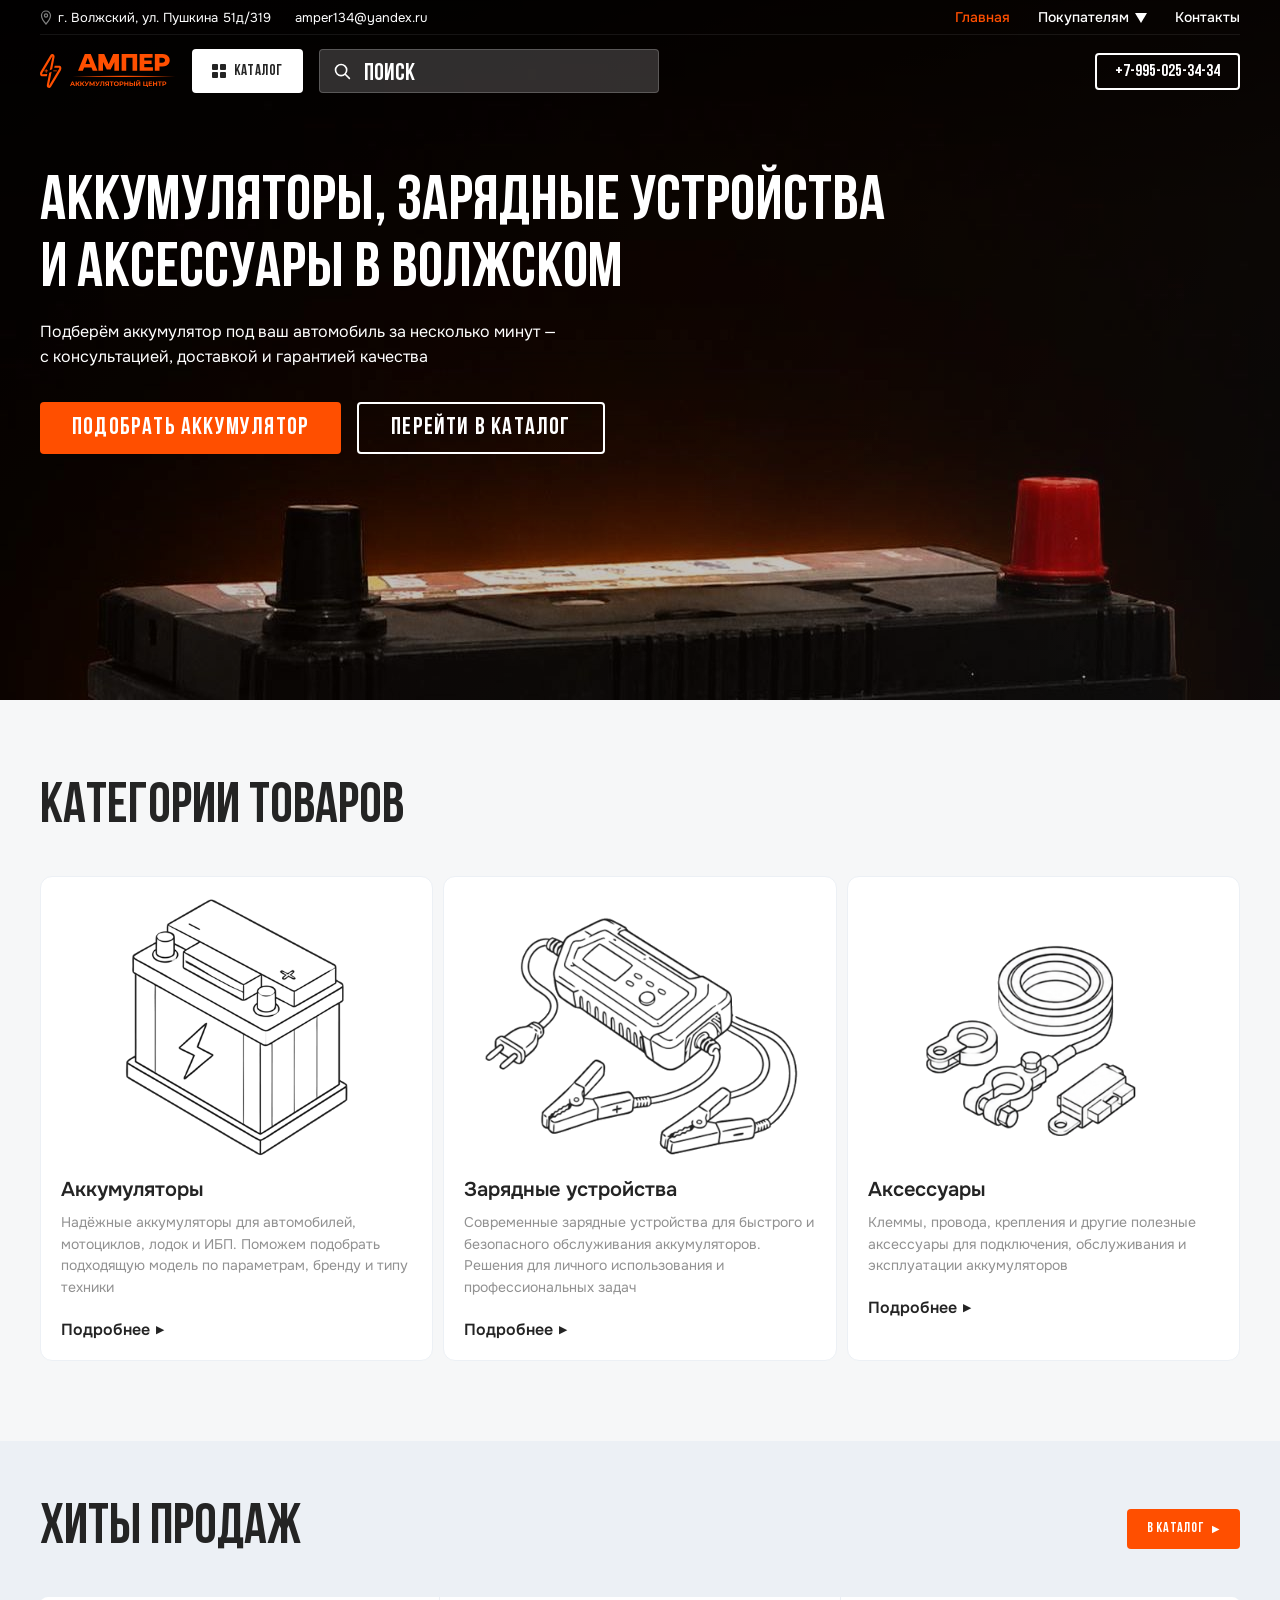
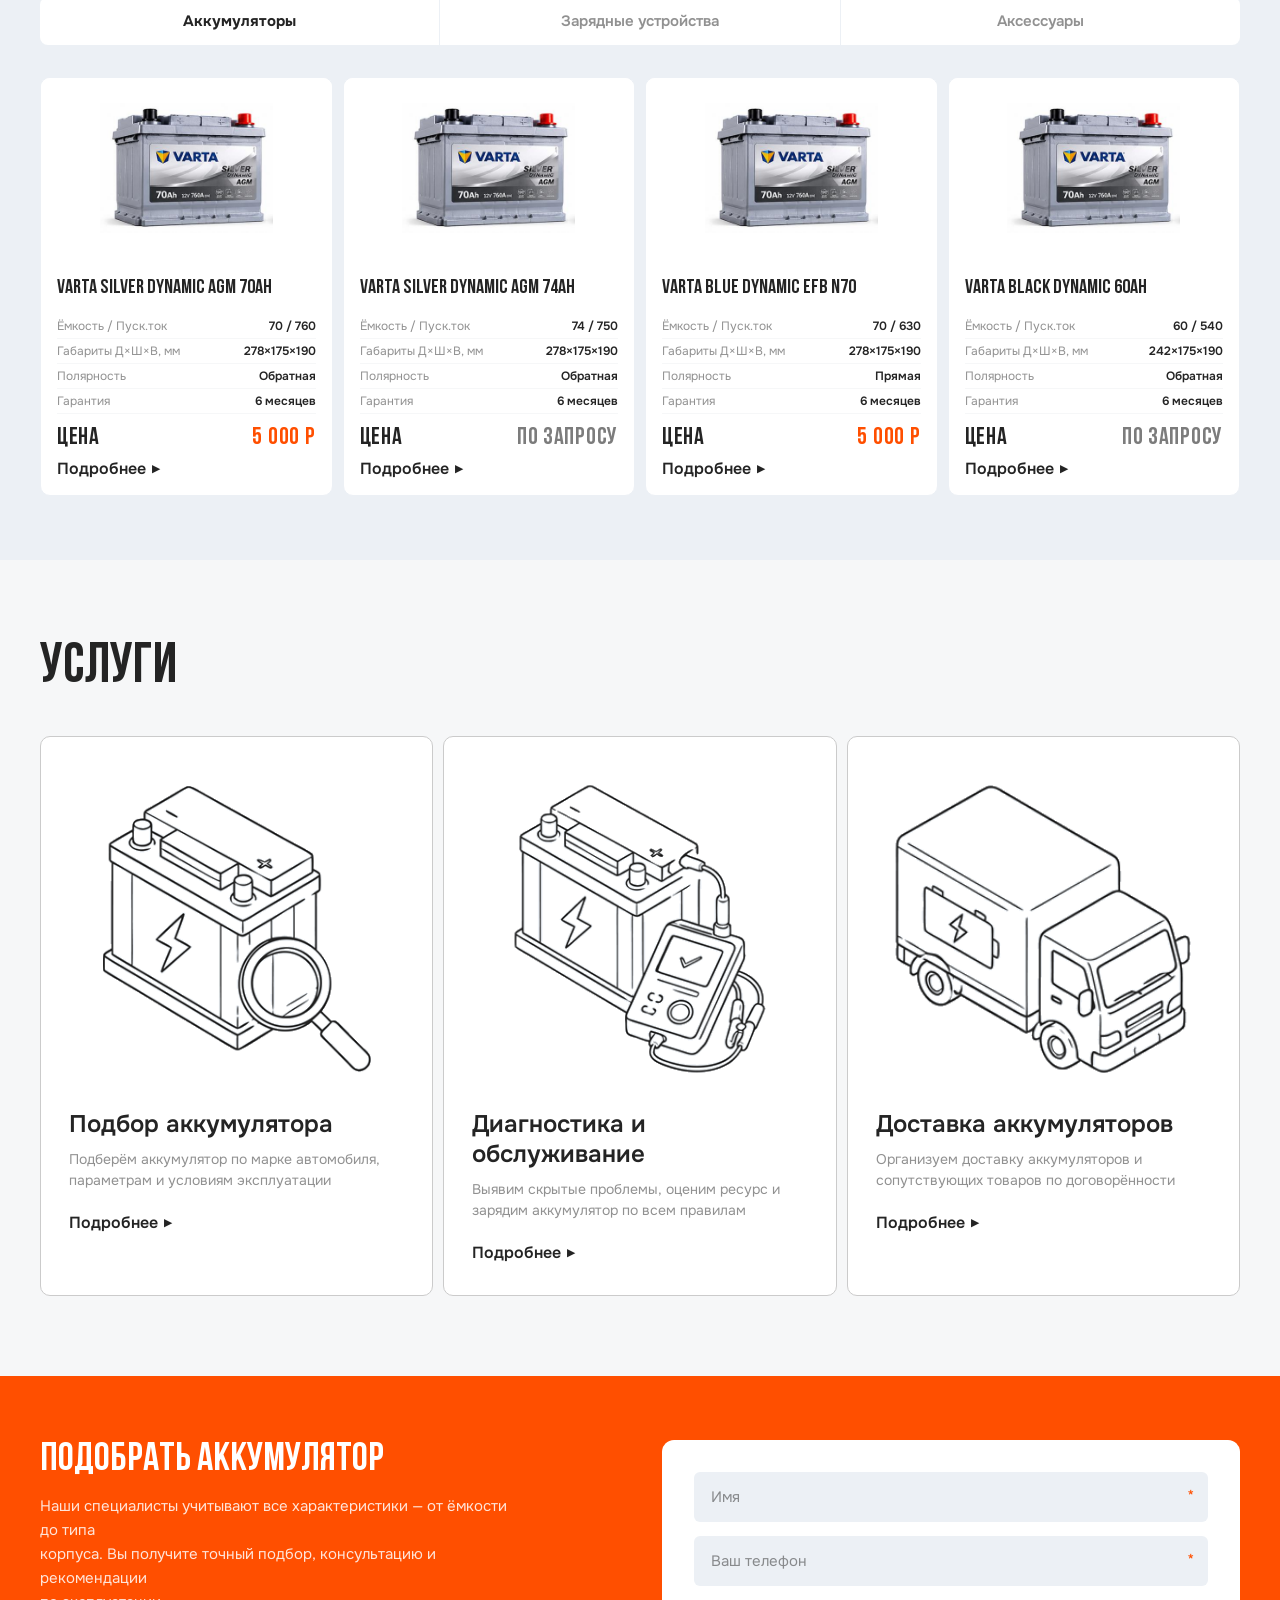
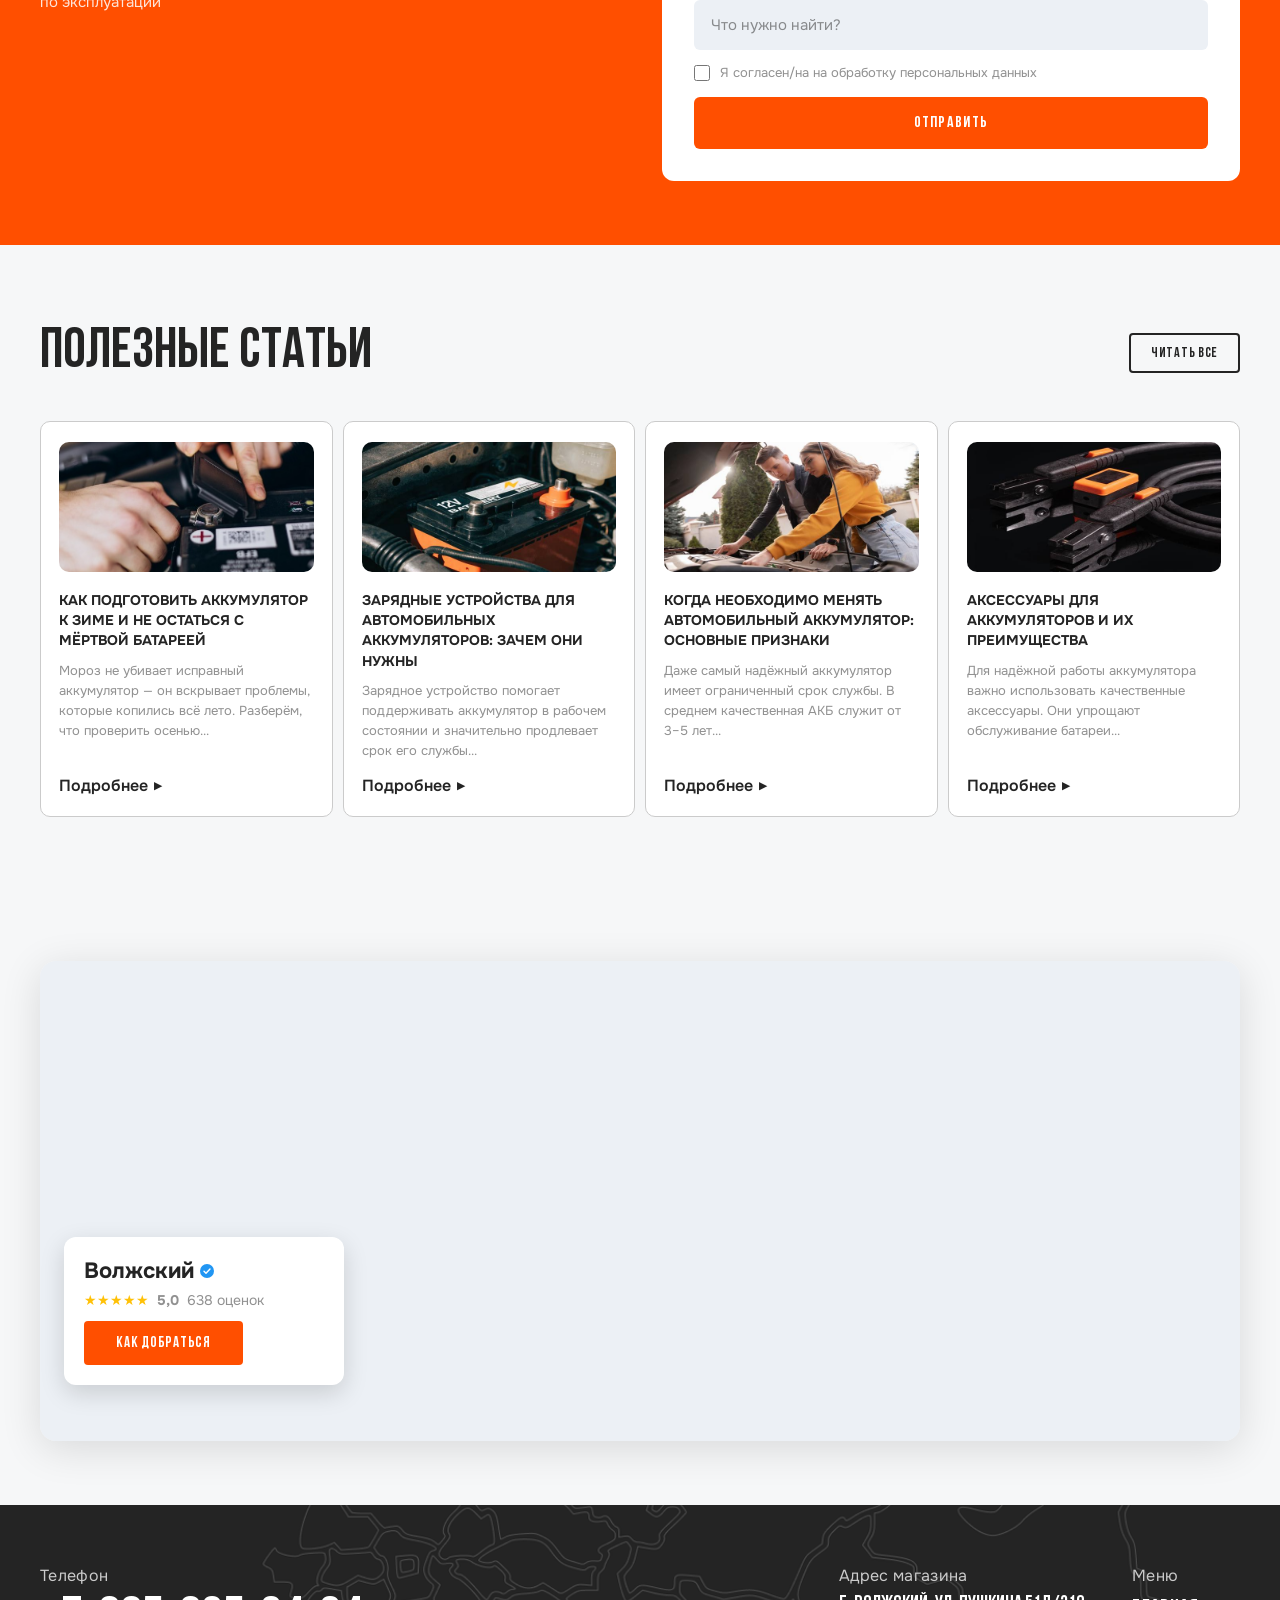
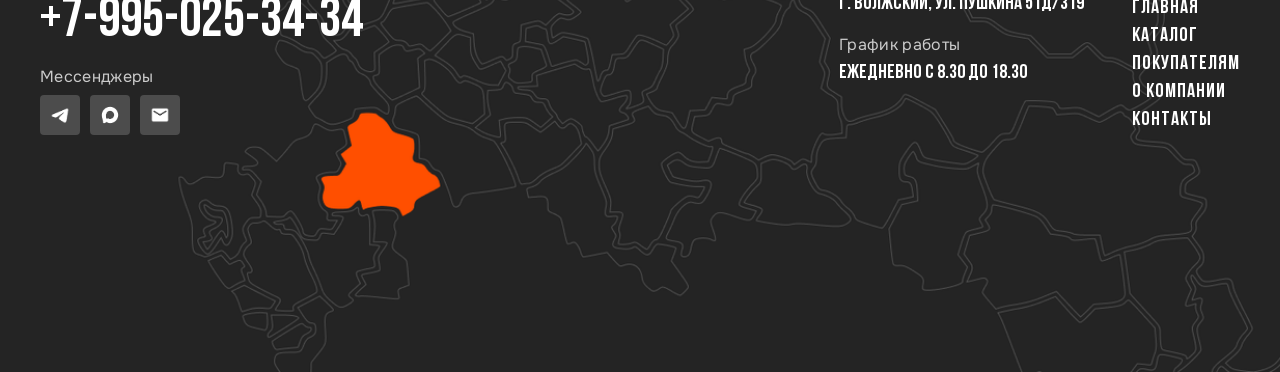
==== index.html @ 872b01d3 "Add files via upload" ====
<!DOCTYPE html>
<!-- Сайт разработал: https://t.me/Bro_piton -->
<html lang="ru">
<head>
<meta charset="UTF-8">
<meta name="viewport" content="width=device-width, initial-scale=1.0">
<title>Ампер — Аккумуляторы, зарядные устройства и аксессуары в Волжском</title>
<meta name="description" content="Подберём аккумулятор под ваш автомобиль за несколько минут — с консультацией, доставкой и гарантией качества">
<meta property="og:type" content="website">
<meta property="og:site_name" content="Ампер">
<meta property="og:locale" content="ru_RU">
<meta property="og:url" content="https://vladislavbropiton.github.io/akk/">
<meta property="og:title" content="Ампер — Аккумуляторы, зарядные устройства и аксессуары в Волжском">
<meta property="og:description" content="Подберём аккумулятор под ваш автомобиль за несколько минут — с консультацией, доставкой и гарантией качества">
<meta property="og:image" content="https://vladislavbropiton.github.io/akk/img/hero-main.jpg">
<link rel="stylesheet" href="css/fonts.css">
<link rel="icon" href="img/favicon.svg" type="image/svg+xml">
<link rel="icon" href="img/favicon-32.png" sizes="32x32" type="image/png">
<link rel="icon" href="img/favicon-16.png" sizes="16x16" type="image/png">
<link rel="apple-touch-icon" href="img/apple-touch-icon.png">
<link rel="stylesheet" href="css/style.css">
</head>
<body>

<div id="header-mount"></div>

<!-- HERO -->
<section class="hero">
  <div class="hero-bg"></div>
  <img class="hero-img" id="hero-img" alt="Аккумуляторы">
  <div class="container" style="width:100%">
    <div class="hero-content fade-in">
      <h1 class="hero-title">Аккумуляторы, зарядные устройства и&nbsp;аксессуары в&nbsp;Волжском</h1>
      <p class="hero-subtitle">Подберём аккумулятор под ваш автомобиль за несколько минут — <br class="hero-subtitle-break">с консультацией, доставкой и гарантией качества</p>
      <!-- на мобильном (см. медиа-запрос в style.css) это не то же самое
           фоновое фото, что на десктопе — отдельный блок с фото на всю
           ширину, начинается СРАЗУ после подзаголовка (сверено пиксельно:
           над ним только текст на сплошном тёмном фоне, фото туда не
           заходит), кнопки лежат на нижней части этого фото. -->
      <div class="hero-photo-mobile">
        <div class="hero-actions">
          <a href="#cta" class="btn btn-primary">Подобрать аккумулятор</a>
          <a href="catalog.html" class="btn btn-outline-white">Перейти в каталог</a>
        </div>
      </div>
    </div>
  </div>
</section>

<!-- CATEGORIES -->
<section class="section">
  <div class="container">
    <div class="section-head">
      <h2 class="section-title">Категории товаров</h2>
    </div>
    <div class="categories-grid">
      <a href="catalog.html?cat=acc" class="category-card">
        <div class="category-card-img">
          <img src="img/ill-battery.png" alt="Аккумуляторы">
        </div>
        <div class="category-card-name">Аккумуляторы</div>
        <p class="category-card-desc">Надёжные аккумуляторы для автомобилей, мотоциклов, лодок и ИБП. Поможем подобрать подходящую модель по параметрам, бренду и типу техники</p>
        <span class="btn-link">Подробнее</span>
      </a>
      <a href="catalog.html?cat=charge" class="category-card">
        <div class="category-card-img">
          <img src="img/ill-charger.png" alt="Зарядные устройства">
        </div>
        <div class="category-card-name">Зарядные устройства</div>
        <p class="category-card-desc">Современные зарядные устройства для быстрого и безопасного обслуживания аккумуляторов. Решения для личного использования и профессиональных задач</p>
        <span class="btn-link">Подробнее</span>
      </a>
      <a href="catalog.html?cat=access" class="category-card">
        <div class="category-card-img">
          <img src="img/ill-accessory.png" alt="Аксессуары">
        </div>
        <div class="category-card-name">Аксессуары</div>
        <p class="category-card-desc">Клеммы, провода, крепления и другие полезные аксессуары для подключения, обслуживания и эксплуатации аккумуляторов</p>
        <span class="btn-link">Подробнее</span>
      </a>
    </div>
  </div>
</section>

<!-- HITS -->
<section class="section hits-section" style="background:var(--gray-400);padding-top:60px;padding-bottom:64px;">
  <div class="container">
    <div class="section-head">
      <h2 class="section-title">Хиты продаж</h2>
      <a href="catalog.html" class="btn btn-primary btn-sm">В каталог</a>
    </div>
    <div class="tabs-wrap">
      <div class="tabs">
        <button class="tab-btn active" data-tab="tab-acc">Аккумуляторы</button>
        <button class="tab-btn" data-tab="tab-charge">Зарядные устройства</button>
        <button class="tab-btn" data-tab="tab-acc2">Аксессуары</button>
      </div>
      <div id="tab-acc" class="tab-panel active">
        <div class="products-grid" id="products-acc"></div>
      </div>
      <div id="tab-charge" class="tab-panel">
        <div class="products-grid" id="products-charge"></div>
      </div>
      <div id="tab-acc2" class="tab-panel">
        <div class="products-grid" id="products-acc2"></div>
      </div>
    </div>
  </div>
</section>

<!-- SERVICES -->
<section class="section">
  <div class="container">
    <div class="section-head">
      <h2 class="section-title">Услуги</h2>
    </div>
    <div class="services-grid">
      <div class="service-card">
        <img class="service-ill" src="img/ill-select.png" alt="">
        <div class="service-name">Подбор аккумулятора</div>
        <p class="service-desc">Подберём аккумулятор по марке автомобиля, параметрам и условиям эксплуатации</p>
        <a href="services.html" class="btn-link">Подробнее</a>
      </div>
      <div class="service-card">
        <img class="service-ill" src="img/ill-check.png" alt="">
        <div class="service-name">Диагностика и обслуживание</div>
        <p class="service-desc">Выявим скрытые проблемы, оценим ресурс и зарядим аккумулятор по всем правилам</p>
        <a href="services.html" class="btn-link">Подробнее</a>
      </div>
      <div class="service-card">
        <img class="service-ill" src="img/ill-delivery.png" alt="">
        <div class="service-name">Доставка аккумуляторов</div>
        <p class="service-desc">Организуем доставку аккумуляторов и сопутствующих товаров по договорённости</p>
        <a href="delivery.html" class="btn-link">Подробнее</a>
      </div>
    </div>
  </div>
</section>

<!-- CTA -->
<div id="cta"></div>
<div id="cta-mount"></div>

<!-- ARTICLES -->
<section class="section">
  <div class="container">
    <div class="section-head">
      <h2 class="section-title">Полезные статьи</h2>
      <a href="articles.html" class="btn btn-outline btn-sm">Читать все</a>
    </div>
    <div class="articles-grid" id="articles-mount"></div>
  </div>
</section>

<!-- MAP -->
<section class="map-section">
  <div class="container">
    <div class="map-inner">
      <div class="map-info">
        <div class="map-city">Волжский <svg class="map-city-badge" width="14" height="14" viewBox="0 0 14 14" fill="none"><circle cx="7" cy="7" r="7" fill="#2196F3"/><path d="M4 7.2L6 9.2L10 5" stroke="white" stroke-width="1.4" stroke-linecap="round" stroke-linejoin="round"/></svg></div>
        <div class="map-rating">
          <span class="stars">★★★★★</span>
          <strong>5,0</strong>
          <span>638 оценок</span>
        </div>
        <a href="https://yandex.ru/maps/?rtext=~48.7878826,44.7927310&rtt=auto" target="_blank" rel="noopener" class="btn btn-primary">Как добраться</a>
      </div>
      <div class="map-frame">
        <iframe
          src="https://yandex.ru/map-widget/v1/?ll=44.7927310,48.7878826&z=16&l=map&pt=44.7927310,48.7878826,pm2rdm"
          allowfullscreen loading="lazy" title="Карта">
        </iframe>
      </div>
    </div>
  </div>
</section>

<div id="footer-mount"></div>
<script src="js/stat.js"></script>
<script src="js/catalog-data.js"></script>
<script src="js/articles-data.js"></script>
<script src="js/main.js"></script>
<script>
  // Хиты продаж берём из общего каталога (js/catalog-data.js): в каждой
  // вкладке товары своего раздела со своими характеристиками. Раньше здесь
  // был жёстко вписанный список, из-за чего во вкладках «Зарядные устройства»
  // и «Аксессуары» показывались одни и те же аккумуляторы.
  const HIT_TABS = { 'acc': 'acc', 'charge': 'charge', 'acc2': 'access' };
  Object.keys(HIT_TABS).forEach(tab => {
    const el = document.getElementById('products-' + tab);
    const cat = HIT_TABS[tab];
    if (!el || !CATALOG[cat]) return;
    el.innerHTML = CATALOG[cat].products.slice(0, 4)
      .map(p => productCard(p.name, CARD_SPECS[cat](p), p.price)).join('');
  });

  // четыре свежие статьи из общего списка js/articles-data.js
  document.getElementById('articles-mount').innerHTML =
    ARTICLES.slice(0, 4).map(articleCard).join('');

  const hi = document.getElementById('hero-img');
  if (hi) hi.src = IMG.heroBg;
  document.getElementById('header-mount').innerHTML = renderHeader('index.html');
  document.getElementById('cta-mount').innerHTML = renderCtaForm();
  document.getElementById('footer-mount').innerHTML = renderFooter();
</script>
</body>
</html>
---- css/fonts.css ----
/* Шрифты Oswald и Onest — скачаны и лежат в проекте (css/fonts/), а не
   подключаются с Google Fonts. У части посетителей в России fonts.googleapis.com
   и fonts.gstatic.com недоступны, и сайт откатывался на системный шрифт —
   менялась ширина текста, переносы строк, вид кнопок. Файл сгенерирован из
   пакетов @fontsource/oswald и @fontsource/onest (npm, зеркало Google Fonts). */

/* Adderley Bold — по макету (Typography.png) это основной шрифт заголовков,
   кнопок и тегов, Oswald был временной бесплатной заменой, пока не было
   исходника. Файл — adderley_bold.otf от Dharma Type (dharmatype.com),
   лицензия SIL Open Font License 1.1 (текст лицензии зашит в сам файл шрифта:
   разрешено коммерческое использование и @font-face на вебе). Кириллица
   проверена — есть все буквы А-Я/а-я, включая Ё/ё. Единственное начертание —
   Bold, поэтому Oswald 700 оставлен запасным шрифтом в font-family на случай,
   если файл почему-то не загрузится. */
@font-face {
  font-family: 'Adderley';
  font-style: normal;
  font-display: swap;
  font-weight: 700;
  src: url('fonts/adderley-bold.woff2') format('woff2');
}

@font-face {
  font-family: 'Oswald';
  font-style: normal;
  font-display: var(--fontsource-display, swap);
  font-weight: 600;
  src: url('fonts/oswald-cyrillic-ext-600-normal.woff2') format('woff2');
  unicode-range: U+0460-052F,U+1C80-1C88,U+20B4,U+2DE0-2DFF,U+A640-A69F,U+FE2E-FE2F;
}
@font-face {
  font-family: 'Oswald';
  font-style: normal;
  font-display: var(--fontsource-display, swap);
  font-weight: 600;
  src: url('fonts/oswald-cyrillic-600-normal.woff2') format('woff2');
  unicode-range: U+0301,U+0400-045F,U+0490-0491,U+04B0-04B1,U+2116;
}
@font-face {
  font-family: 'Oswald';
  font-style: normal;
  font-display: var(--fontsource-display, swap);
  font-weight: 600;
  src: url('fonts/oswald-vietnamese-600-normal.woff2') format('woff2');
  unicode-range: U+0102-0103,U+0110-0111,U+0128-0129,U+0168-0169,U+01A0-01A1,U+01AF-01B0,U+0300-0301,U+0303-0304,U+0308-0309,U+0323,U+0329,U+1EA0-1EF9,U+20AB;
}
@font-face {
  font-family: 'Oswald';
  font-style: normal;
  font-display: var(--fontsource-display, swap);
  font-weight: 600;
  src: url('fonts/oswald-latin-ext-600-normal.woff2') format('woff2');
  unicode-range: U+0100-02AF,U+0300-0301,U+0303-0304,U+0308-0309,U+0323,U+0329,U+1E00-1EFF,U+2020,U+20A0-20AB,U+20AD-20CF,U+2113,U+2C60-2C7F,U+A720-A7FF;
}
@font-face {
  font-family: 'Oswald';
  font-style: normal;
  font-display: var(--fontsource-display, swap);
  font-weight: 600;
  src: url('fonts/oswald-latin-600-normal.woff2') format('woff2');
  unicode-range: U+0000-00FF,U+0131,U+0152-0153,U+02BB-02BC,U+02C6,U+02DA,U+02DC,U+0300-0301,U+0303-0304,U+0308-0309,U+0323,U+0329,U+2000-206F,U+2074,U+20AC,U+2122,U+2191,U+2193,U+2212,U+2215,U+FEFF,U+FFFD;
}
@font-face {
  font-family: 'Oswald';
  font-style: normal;
  font-display: var(--fontsource-display, swap);
  font-weight: 700;
  src: url('fonts/oswald-cyrillic-ext-700-normal.woff2') format('woff2');
  unicode-range: U+0460-052F,U+1C80-1C88,U+20B4,U+2DE0-2DFF,U+A640-A69F,U+FE2E-FE2F;
}
@font-face {
  font-family: 'Oswald';
  font-style: normal;
  font-display: var(--fontsource-display, swap);
  font-weight: 700;
  src: url('fonts/oswald-cyrillic-700-normal.woff2') format('woff2');
  unicode-range: U+0301,U+0400-045F,U+0490-0491,U+04B0-04B1,U+2116;
}
@font-face {
  font-family: 'Oswald';
  font-style: normal;
  font-display: var(--fontsource-display, swap);
  font-weight: 700;
  src: url('fonts/oswald-vietnamese-700-normal.woff2') format('woff2');
  unicode-range: U+0102-0103,U+0110-0111,U+0128-0129,U+0168-0169,U+01A0-01A1,U+01AF-01B0,U+0300-0301,U+0303-0304,U+0308-0309,U+0323,U+0329,U+1EA0-1EF9,U+20AB;
}
@font-face {
  font-family: 'Oswald';
  font-style: normal;
  font-display: var(--fontsource-display, swap);
  font-weight: 700;
  src: url('fonts/oswald-latin-ext-700-normal.woff2') format('woff2');
  unicode-range: U+0100-02AF,U+0300-0301,U+0303-0304,U+0308-0309,U+0323,U+0329,U+1E00-1EFF,U+2020,U+20A0-20AB,U+20AD-20CF,U+2113,U+2C60-2C7F,U+A720-A7FF;
}
@font-face {
  font-family: 'Oswald';
  font-style: normal;
  font-display: var(--fontsource-display, swap);
  font-weight: 700;
  src: url('fonts/oswald-latin-700-normal.woff2') format('woff2');
  unicode-range: U+0000-00FF,U+0131,U+0152-0153,U+02BB-02BC,U+02C6,U+02DA,U+02DC,U+0300-0301,U+0303-0304,U+0308-0309,U+0323,U+0329,U+2000-206F,U+2074,U+20AC,U+2122,U+2191,U+2193,U+2212,U+2215,U+FEFF,U+FFFD;
}
@font-face {
  font-family: 'Onest';
  font-style: normal;
  font-display: swap;
  font-weight: 400;
  src: url('fonts/onest-cyrillic-ext-400-normal.woff2') format('woff2');
  unicode-range: U+0460-052F,U+1C80-1C8A,U+20B4,U+2DE0-2DFF,U+A640-A69F,U+FE2E-FE2F;
}
@font-face {
  font-family: 'Onest';
  font-style: normal;
  font-display: swap;
  font-weight: 400;
  src: url('fonts/onest-cyrillic-400-normal.woff2') format('woff2');
  unicode-range: U+0301,U+0400-045F,U+0490-0491,U+04B0-04B1,U+2116;
}
@font-face {
  font-family: 'Onest';
  font-style: normal;
  font-display: swap;
  font-weight: 400;
  src: url('fonts/onest-latin-ext-400-normal.woff2') format('woff2');
  unicode-range: U+0100-02BA,U+02BD-02C5,U+02C7-02CC,U+02CE-02D7,U+02DD-02FF,U+0304,U+0308,U+0329,U+1D00-1DBF,U+1E00-1E9F,U+1EF2-1EFF,U+2020,U+20A0-20AB,U+20AD-20C0,U+2113,U+2C60-2C7F,U+A720-A7FF;
}
@font-face {
  font-family: 'Onest';
  font-style: normal;
  font-display: swap;
  font-weight: 400;
  src: url('fonts/onest-latin-400-normal.woff2') format('woff2');
  unicode-range: U+0000-00FF,U+0131,U+0152-0153,U+02BB-02BC,U+02C6,U+02DA,U+02DC,U+0304,U+0308,U+0329,U+2000-206F,U+20AC,U+2122,U+2191,U+2193,U+2212,U+2215,U+FEFF,U+FFFD;
}
@font-face {
  font-family: 'Onest';
  font-style: normal;
  font-display: swap;
  font-weight: 500;
  src: url('fonts/onest-cyrillic-ext-500-normal.woff2') format('woff2');
  unicode-range: U+0460-052F,U+1C80-1C8A,U+20B4,U+2DE0-2DFF,U+A640-A69F,U+FE2E-FE2F;
}
@font-face {
  font-family: 'Onest';
  font-style: normal;
  font-display: swap;
  font-weight: 500;
  src: url('fonts/onest-cyrillic-500-normal.woff2') format('woff2');
  unicode-range: U+0301,U+0400-045F,U+0490-0491,U+04B0-04B1,U+2116;
}
@font-face {
  font-family: 'Onest';
  font-style: normal;
  font-display: swap;
  font-weight: 500;
  src: url('fonts/onest-latin-ext-500-normal.woff2') format('woff2');
  unicode-range: U+0100-02BA,U+02BD-02C5,U+02C7-02CC,U+02CE-02D7,U+02DD-02FF,U+0304,U+0308,U+0329,U+1D00-1DBF,U+1E00-1E9F,U+1EF2-1EFF,U+2020,U+20A0-20AB,U+20AD-20C0,U+2113,U+2C60-2C7F,U+A720-A7FF;
}
@font-face {
  font-family: 'Onest';
  font-style: normal;
  font-display: swap;
  font-weight: 500;
  src: url('fonts/onest-latin-500-normal.woff2') format('woff2');
  unicode-range: U+0000-00FF,U+0131,U+0152-0153,U+02BB-02BC,U+02C6,U+02DA,U+02DC,U+0304,U+0308,U+0329,U+2000-206F,U+20AC,U+2122,U+2191,U+2193,U+2212,U+2215,U+FEFF,U+FFFD;
}
@font-face {
  font-family: 'Onest';
  font-style: normal;
  font-display: swap;
  font-weight: 600;
  src: url('fonts/onest-cyrillic-ext-600-normal.woff2') format('woff2');
  unicode-range: U+0460-052F,U+1C80-1C8A,U+20B4,U+2DE0-2DFF,U+A640-A69F,U+FE2E-FE2F;
}
@font-face {
  font-family: 'Onest';
  font-style: normal;
  font-display: swap;
  font-weight: 600;
  src: url('fonts/onest-cyrillic-600-normal.woff2') format('woff2');
  unicode-range: U+0301,U+0400-045F,U+0490-0491,U+04B0-04B1,U+2116;
}
@font-face {
  font-family: 'Onest';
  font-style: normal;
  font-display: swap;
  font-weight: 600;
  src: url('fonts/onest-latin-ext-600-normal.woff2') format('woff2');
  unicode-range: U+0100-02BA,U+02BD-02C5,U+02C7-02CC,U+02CE-02D7,U+02DD-02FF,U+0304,U+0308,U+0329,U+1D00-1DBF,U+1E00-1E9F,U+1EF2-1EFF,U+2020,U+20A0-20AB,U+20AD-20C0,U+2113,U+2C60-2C7F,U+A720-A7FF;
}
@font-face {
  font-family: 'Onest';
  font-style: normal;
  font-display: swap;
  font-weight: 600;
  src: url('fonts/onest-latin-600-normal.woff2') format('woff2');
  unicode-range: U+0000-00FF,U+0131,U+0152-0153,U+02BB-02BC,U+02C6,U+02DA,U+02DC,U+0304,U+0308,U+0329,U+2000-206F,U+20AC,U+2122,U+2191,U+2193,U+2212,U+2215,U+FEFF,U+FFFD;
}
@font-face {
  font-family: 'Onest';
  font-style: normal;
  font-display: swap;
  font-weight: 700;
  src: url('fonts/onest-cyrillic-ext-700-normal.woff2') format('woff2');
  unicode-range: U+0460-052F,U+1C80-1C8A,U+20B4,U+2DE0-2DFF,U+A640-A69F,U+FE2E-FE2F;
}
@font-face {
  font-family: 'Onest';
  font-style: normal;
  font-display: swap;
  font-weight: 700;
  src: url('fonts/onest-cyrillic-700-normal.woff2') format('woff2');
  unicode-range: U+0301,U+0400-045F,U+0490-0491,U+04B0-04B1,U+2116;
}
@font-face {
  font-family: 'Onest';
  font-style: normal;
  font-display: swap;
  font-weight: 700;
  src: url('fonts/onest-latin-ext-700-normal.woff2') format('woff2');
  unicode-range: U+0100-02BA,U+02BD-02C5,U+02C7-02CC,U+02CE-02D7,U+02DD-02FF,U+0304,U+0308,U+0329,U+1D00-1DBF,U+1E00-1E9F,U+1EF2-1EFF,U+2020,U+20A0-20AB,U+20AD-20C0,U+2113,U+2C60-2C7F,U+A720-A7FF;
}
@font-face {
  font-family: 'Onest';
  font-style: normal;
  font-display: swap;
  font-weight: 700;
  src: url('fonts/onest-latin-700-normal.woff2') format('woff2');
  unicode-range: U+0000-00FF,U+0131,U+0152-0153,U+02BB-02BC,U+02C6,U+02DA,U+02DC,U+0304,U+0308,U+0329,U+2000-206F,U+20AC,U+2122,U+2191,U+2193,U+2212,U+2215,U+FEFF,U+FFFD;
}
---- css/style.css ----
/* Шрифты подключены прямо в <head> каждой страницы:
   через @import браузер узнавал о них только после загрузки этого
   файла, из-за чего текст успевал моргнуть системным шрифтом. */

/* ── TOKENS ── */
:root {
  --orange: #FF4F00;
  --black: #242424;
  --white: #FFFFFF;
  --gray-100: #CBCBCB;
  --gray-200: rgba(218,218,218,0.5);
  --gray-300: #F6F7F8;
  --gray-400: #ECF0F5;
  --red: #FF0000;
  --black-50: rgba(36,36,36,0.5);
  --white-20: rgba(255,255,255,0.2);
}

/* ── RESET ── */
*, *::before, *::after { box-sizing: border-box; margin: 0; padding: 0; }
html { scroll-behavior: smooth; }
body { font-family: 'Onest', sans-serif; color: var(--black); background: var(--gray-300); -webkit-font-smoothing: antialiased; }
a { text-decoration: none; color: inherit; }
ul { list-style: none; }
img { max-width: 100%; display: block; }
button { cursor: pointer; border: none; background: none; font-family: inherit; }
input, textarea { font-family: inherit; }

/* ── TYPOGRAPHY ── */
/* Adderley Bold → Oswald Bold (similar condensed bold feel) */
.h1 { font-family: 'Adderley', 'Oswald', sans-serif; font-weight: 700; font-size: 64px; line-height: 1.05; text-transform: uppercase; }
.h2 { font-family: 'Adderley', 'Oswald', sans-serif; font-weight: 700; font-size: 56px; line-height: 1.05; text-transform: uppercase; }
.h3 { font-family: 'Adderley', 'Oswald', sans-serif; font-weight: 700; font-size: 40px; line-height: 1.1; text-transform: uppercase; }
.h4 { font-family: 'Onest', sans-serif; font-weight: 600; font-size: 24px; line-height: 1.2; }
.h5 { font-family: 'Adderley', 'Oswald', sans-serif; font-weight: 700; font-size: 20px; text-transform: uppercase; }
.btn-text { font-family: 'Adderley', 'Oswald', sans-serif; font-weight: 700; font-size: 16px; letter-spacing: 0.05em; text-transform: uppercase; }
.text-1 { font-size: 20px; font-weight: 500; }
.text-2 { font-size: 16px; font-weight: 600; }
.text-3 { font-size: 14px; font-weight: 400; line-height: 1.5; }
.text-4 { font-size: 12px; font-weight: 500; }
.tag { font-family: 'Adderley', 'Oswald', sans-serif; font-weight: 700; font-size: 14px; text-transform: uppercase; letter-spacing: 0.03em; }

/* ── LAYOUT ── */
/* Раньше было 1280px — по замерам макета (отступ шапки, высота кнопки
   телефона, ширина поля поиска — все совпадают 1:1 без масштабирования)
   реальная ширина контента 1600px. Из-за узкого контейнера все карточки
   и картинки на сайте были у́же и мельче, чем в макете. */
.container { max-width: 1600px; margin: 0 auto; padding: 0 40px; }
.section { padding: 80px 0; }
.section-sm { padding: 48px 0; }

/* ── BUTTONS ── */
.btn {
  display: inline-flex; align-items: center; justify-content: center;
  height: 52px; padding: 0 32px;
  /* по таблице Typography: Button text = 24px на десктопе, 16px на моб.
     (переопределено ниже в мобильном медиа-запросе) */
  font-family: 'Adderley', 'Oswald', sans-serif; font-weight: 700; font-size: 24px;
  letter-spacing: 0.05em; text-transform: uppercase;
  transition: all 0.2s ease; border-radius: 4px;
  white-space: nowrap;
}
.btn-primary { background: var(--orange); color: var(--white); }
.btn-primary:hover { background: #e54500; }
.btn-outline { background: transparent; color: var(--black); border: 2px solid var(--black); }
.btn-outline:hover { background: var(--black); color: var(--white); }
.btn-outline-white { background: transparent; color: var(--white); border: 2px solid var(--white); }
.btn-outline-white:hover { background: var(--white); color: var(--black); }
.btn-link {
  display: inline-flex; align-items: center; gap: 6px;
  font-family: 'Onest', sans-serif; font-weight: 600; font-size: 16px;
  color: var(--black); padding: 0;
}
.btn-link::after { content: '▶'; font-size: 10px; }
.btn-link:hover { color: var(--orange); }
.btn-link-orange { color: var(--orange); }
.btn-link-orange:hover { color: #e54500; }
/* маленькие кнопки-ссылки («В каталог», «Читать все») со стрелкой —
   раньше её не было, хотя в макете она есть у обеих */
.btn-sm { height: 40px; padding: 0 20px; font-size: 14px; gap: 8px; }
.btn-sm::after { content: '▶'; font-size: 9px; }
/* «Читать все» (единственный .btn-outline.btn-sm на сайте) — без стрелки,
   в отличие от «В каталог» (.btn-primary.btn-sm) */
.btn-outline.btn-sm::after { content: none; }

/* ── HEADER ── */
.header {
  position: absolute; top: 0; left: 0; right: 0; z-index: 100;
  background: transparent;
  border-bottom: none;
}
/* Две строки, как в макете: сверху адрес/почта и навигация,
   снизу логотип, каталог, поиск и телефон. */
.header-top {
  display: flex; align-items: center; justify-content: space-between;
  padding: 8px 0; font-size: 13px; color: var(--white);
  border-bottom: 1px solid rgba(255,255,255,0.08);
}
.header-top a:hover { color: var(--orange); }
.header-top-left { display: flex; gap: 24px; align-items: center; }
.header-addr { display: flex; align-items: center; gap: 6px; }
.header-addr::before {
  content: ''; width: 12px; height: 15px; flex-shrink: 0;
  background: url("data:image/svg+xml,%3Csvg xmlns='http://www.w3.org/2000/svg' width='12' height='15' viewBox='0 0 12 15' fill='none'%3E%3Cpath d='M6 1C3.5 1 1.5 3 1.5 5.5C1.5 9 6 14 6 14S10.5 9 10.5 5.5C10.5 3 8.5 1 6 1Z' stroke='%23ffffff' stroke-opacity='0.5' stroke-width='1.2'/%3E%3Ccircle cx='6' cy='5.5' r='1.6' stroke='%23ffffff' stroke-opacity='0.5' stroke-width='1.2'/%3E%3C/svg%3E") no-repeat center;
}
.header-main {
  display: flex; align-items: center; gap: 16px; padding: 14px 0;
}
.logo {
  display: flex; align-items: center; gap: 10px;
  color: var(--white); flex-shrink: 0; text-decoration: none;
}
.logo-bolt-svg { display: flex; align-items: center; gap: 8px; }
.logo-sub { font-size: 9px; font-weight: 400; font-family: 'Onest', sans-serif; color: rgba(255,255,255,0.5); line-height: 1.2; text-transform: none; }
/* Логотип в шапке — оранжевый (без фильтра) */
.logo-text-img { filter: none; }

/* По макету на тёмной шапке (главная, о компании, услуги) кнопка белая
   с чёрным текстом — раньше была чёрная и на тёмном фоне сливалась.
   На светлой шапке (каталог, товар, контакты и т.д.) — наоборот,
   тёмная кнопка на светлом фоне, см. .no-hero-page .btn-catalog ниже. */
.btn-catalog {
  display: flex; align-items: center; gap: 8px;
  height: 44px; padding: 0 20px;
  background: var(--white); color: var(--black);
  font-family: 'Adderley', 'Oswald', sans-serif; font-weight: 700; font-size: 15px;
  text-transform: uppercase; letter-spacing: 0.03em;
  border-radius: 4px; flex-shrink: 0;
  transition: background 0.2s, color 0.2s;
}
.btn-catalog:hover { background: var(--orange); color: var(--white); }
.btn-catalog-icon { display: grid; grid-template-columns: 1fr 1fr; gap: 2px; width: 14px; flex-shrink: 0; }
.btn-catalog-icon span { display: block; height: 6px; background: currentColor; border-radius: 1px; }

/* квадратные кнопки-иконки: поиск в мобильной шапке и каталог в мобильном меню */
.icon-btn {
  display: inline-flex; align-items: center; justify-content: center;
  width: 40px; height: 40px; border-radius: 6px; flex-shrink: 0;
  transition: all 0.2s;
}
.icon-btn svg { width: 18px; height: 18px; }
.icon-btn-search { display: none; border: 1px solid var(--gray-100); background: var(--white); color: var(--black); }
.icon-btn-search:hover { border-color: var(--orange); color: var(--orange); }
.icon-btn-light { background: rgba(255,255,255,0.12); color: var(--white); }
.icon-btn-light:hover { background: rgba(255,255,255,0.22); }
.icon-btn-white { background: var(--white); color: var(--black); }
.icon-btn-white:hover { background: var(--orange); color: var(--white); }

.search-wrap { flex: 1; max-width: 340px; position: relative; }
.search-input {
  width: 100%; height: 44px; padding: 8px 16px 0 44px;
  border: 1px solid rgba(255,255,255,0.2); border-radius: 4px;
  font-size: 14px; background: rgba(255,255,255,0.18); outline: none;
  color: var(--white);
}
/* по макету плейсхолдер «Поиск» — капсом, Adderley Bold 24px, сплошной
   белый (было rgba с прозрачностью, не капс, не Adderley).
   line-height на инпуте/плейсхолдере не влияет на вертикальное положение
   текста в <input> в Chrome — сдвигаем через асимметричный padding-top. */
.search-input::placeholder {
  color: var(--white); text-transform: uppercase;
  font-family: 'Adderley', 'Oswald', sans-serif; font-weight: 700; font-size: 24px;
}
.search-input:focus { border-color: var(--orange); }
.search-icon {
  position: absolute; left: 14px; top: 50%; transform: translateY(-50%);
  color: var(--white); display: flex; pointer-events: none;
}
.search-icon svg { width: 18px; height: 18px; }

.nav { display: flex; align-items: center; gap: 28px; margin-left: auto; }
.nav a { font-size: 14px; font-weight: 500; color: var(--white); transition: color 0.2s; }
.nav a:hover, .nav a.active { color: var(--orange); }
.nav-dropdown { position: relative; }
/* символ ▾ через системный шрифт (Adderley его не содержит) на 10-16px не
   растёт физически — упирается в хинтинг шрифта, увеличение font-size не
   давало видимого эффекта. CSS-треугольник border-трюком — размер зависит
   только от border-width, без сюрпризов шрифтового рендеринга. */
.nav-dropdown > a::after {
  content: ''; display: inline-block; margin-left: 6px; vertical-align: middle;
  width: 0; height: 0;
  border-left: 6.5px solid transparent; border-right: 6.5px solid transparent;
  border-top: 10.71px solid currentColor;
}
.nav-dropdown-menu {
  display: none; position: absolute; top: 100%; left: 0;
  padding-top: 8px;
  z-index: 200;
}
/* невидимый мост между ссылкой и меню — курсор не теряет hover */
.nav-dropdown::after {
  content: ''; position: absolute; top: 100%; left: 0;
  width: 100%; height: 12px; background: transparent;
}
.nav-dropdown-menu-inner {
  background: var(--white); box-shadow: 0 8px 32px rgba(0,0,0,0.15);
  border-radius: 8px; min-width: 200px; padding: 8px 0;
}
.nav-dropdown:hover .nav-dropdown-menu { display: block; }
.nav-dropdown-menu a { display: block; padding: 10px 20px; font-size: 14px; color: var(--black); }
.nav-dropdown-menu a:hover { color: var(--orange); background: var(--gray-300); }

.header-phone {
  font-family: 'Adderley', 'Oswald', sans-serif; font-weight: 700; font-size: 17px;
  color: var(--white); border: 2px solid var(--white); border-radius: 4px;
  padding: 8px 18px; white-space: nowrap; transition: all 0.2s; flex-shrink: 0;
  margin-left: auto;
}
.header-phone:hover { background: var(--white); color: var(--black); }

/* ── ПОИСК: результаты ── */
/* Одна и та же разметка показывается в выпадашке под полем (десктоп)
   и в полноэкранном оверлее (мобильный) — отличаются только фоном. */
.search-drop {
  position: absolute; top: calc(100% + 8px); left: 0; right: 0; z-index: 300;
  background: var(--white); border-radius: 8px; padding: 12px;
  box-shadow: 0 12px 40px rgba(0,0,0,0.16);
  max-height: 60vh; overflow-y: auto;
}
.search-meta {
  display: flex; align-items: center; justify-content: space-between;
  font-size: 13px; color: var(--black-50); margin-bottom: 10px; gap: 12px;
}
.search-meta a { color: var(--black); text-decoration: underline; white-space: nowrap; }
.search-meta a:hover { color: var(--orange); }
.search-list { display: flex; flex-direction: column; gap: 10px; }
.search-row {
  display: flex; align-items: center; gap: 12px;
  background: var(--white); border: 1px solid var(--gray-400);
  border-radius: 8px; padding: 10px; transition: border-color 0.2s;
}
.search-row:hover { border-color: var(--orange); }
.search-row-img { width: 76px; height: 56px; flex-shrink: 0; display: flex; align-items: center; justify-content: center; }
.search-row-img img { max-width: 100%; max-height: 100%; object-fit: contain; }
.search-row-body { display: flex; flex-direction: column; gap: 4px; min-width: 0; }
.search-row-name {
  font-family: 'Adderley', 'Oswald', sans-serif; font-weight: 700; font-size: 13px;
  text-transform: uppercase; color: var(--black);
}
.search-row-price {
  font-family: 'Adderley', 'Oswald', sans-serif; font-weight: 700; font-size: 13px;
  text-transform: uppercase; color: var(--orange);
}
.search-empty { font-size: 14px; color: var(--black-50); padding: 8px 2px; }

/* ── ПОИСК: полноэкранный оверлей (мобильный) ── */
.search-overlay {
  display: none; position: fixed; inset: 0; z-index: 600;
  background: var(--black); overflow-y: auto;
}
.search-overlay.open { display: block; }
.search-overlay-bar { display: flex; align-items: center; gap: 12px; padding: 14px 16px; }
.search-overlay-field { position: relative; flex: 1; }
.search-overlay-field input {
  width: 100%; height: 40px; padding: 0 44px 0 14px;
  background: rgba(255,255,255,0.12); border: none; border-radius: 6px;
  color: var(--white); font-size: 14px; outline: none;
}
.search-overlay-field input::placeholder { color: rgba(255,255,255,0.45); }
.search-overlay-icon {
  position: absolute; right: 14px; top: 50%; transform: translateY(-50%);
  color: var(--white); display: flex; pointer-events: none;
}
.search-overlay-icon svg { width: 18px; height: 18px; }
.search-overlay-close { color: var(--white); display: flex; align-items: center; justify-content: center; width: 32px; height: 32px; }
.search-overlay-close svg { width: 18px; height: 18px; }
.search-overlay-body { padding: 6px 16px 32px; }
.search-overlay .search-meta { color: rgba(255,255,255,0.5); }
.search-overlay .search-meta a { color: var(--white); }
/* точные отступы по девпанели: картинка не по центру строки, а с
   фиксированными полями (top17/left30/bottom27/right32 до текста) —
   гoтового flex gap/padding тут недостаточно, разносим margin'ом самой
   картинки, а не паддингом строки */
.search-overlay .search-row { border: none; border-radius: 4px; padding: 0; gap: 0; align-items: flex-start; }
.search-overlay .search-row-img { width: 52px; height: 43px; margin: 17px 32px 27px 30px; }
.search-overlay .search-row-body { padding-top: 8px; gap: 10px; }
.search-overlay .search-row-name { font-size: 16px; }
.search-overlay .search-row-price { font-size: 20px; }
/* «Подробнее ▶» тут мельче, чем базовый .btn-link (16px/▶-символ) — по
   девпанели: Onest Medium 12px + векторный треугольник 9×7, не символ,
   т.к. текстовый ▶ на таком размере не масштабируется чисто */
.search-overlay .btn-link { font-family: 'Onest', sans-serif; font-weight: 500; font-size: 12px; color: var(--black); }
.search-overlay .btn-link::after {
  content: ''; width: 0; height: 0;
  border-top: 3.5px solid transparent; border-bottom: 3.5px solid transparent;
  border-left: 6px solid var(--black); font-size: 0;
}
.search-overlay .search-empty { color: rgba(255,255,255,0.5); }

.breadcrumb { padding: 12px 0; font-size: 13px; color: var(--black-50); }
/* строка крошки+телефон на delivery.html (no-hero-page): на десктопе
   телефон здесь скрыт (уже есть в шапке), на мобильном — в один ряд с
   крошками, дублирующий телефон из шапки прячется (тот же паттерн, что
   и .inner-hero-crumbs-row на about/услуги) */
.page-crumbs-row {
  width: 100%; max-width: 1600px; margin: 0 auto; padding: 0 40px;
  display: flex; align-items: center; justify-content: space-between; gap: 16px;
}
.page-crumbs-row .breadcrumb .container { padding: 0; max-width: none; margin: 0; }
.page-crumbs-phone { display: none; }
/* На страницах без баннера (каталог, товар, статьи, контакты, доставка)
   шапке не на что накладываться — тёмного фонового фото нет. Поэтому она
   не прозрачная поверх картинки, а sticky и светлая, и все цвета внутри
   неё (текст, иконки, поиск, кнопки) идут в тёмном варианте на светлом
   фоне — обратный набор от шапки на hero-страницах. */
.no-hero-page .header {
  position: sticky;
  background: var(--gray-300);
  border-bottom: 1px solid var(--gray-400);
}
/* по макету адрес/почта в этом блоке — сплошным чёрным (#242424), не
   полупрозрачным серым — иначе плохо видно на светлом фоне */
.no-hero-page .header-top { color: var(--black); border-bottom-color: var(--gray-400); }
.no-hero-page .header-addr::before {
  background: url("data:image/svg+xml,%3Csvg xmlns='http://www.w3.org/2000/svg' width='12' height='15' viewBox='0 0 12 15' fill='none'%3E%3Cpath d='M6 1C3.5 1 1.5 3 1.5 5.5C1.5 9 6 14 6 14S10.5 9 10.5 5.5C10.5 3 8.5 1 6 1Z' stroke='%23242424' stroke-width='1.2'/%3E%3Ccircle cx='6' cy='5.5' r='1.6' stroke='%23242424' stroke-width='1.2'/%3E%3C/svg%3E") no-repeat center;
}
.no-hero-page .logo-sub { color: var(--black-50); }
.no-hero-page .nav a { color: var(--black); }
/* на светлой шапке кнопка каталога тёмная — обратный вариант базовой
   (белой) кнопки, которая рассчитана на тёмную шапку поверх фото */
.no-hero-page .btn-catalog { background: var(--black); color: var(--white); }
.no-hero-page .btn-catalog:hover { background: var(--orange); color: var(--white); }
.no-hero-page .search-input { background: var(--gray-400); border-color: var(--gray-100); color: var(--black); }
.no-hero-page .search-input::placeholder { color: var(--black); }
.no-hero-page .search-icon { color: var(--black); }
.no-hero-page .header-phone { color: var(--black); border-color: var(--black); }
.no-hero-page .header-phone:hover { background: var(--black); color: var(--white); }
.breadcrumb a { color: var(--black-50); }
.breadcrumb a:hover { color: var(--orange); }
.breadcrumb span { color: var(--black); }
.breadcrumb-sep { margin: 0 6px; }

/* ── HERO ── */
.hero {
  position: relative; overflow: hidden;
  min-height: 700px; display: flex; align-items: flex-start;
  background: var(--black);
  padding-top: 110px; /* место под прозрачную шапку */
}
.hero-bg {
  position: absolute; inset: 0;
  background: linear-gradient(135deg, #1a0a00 0%, #3d1500 40%, #242424 100%);
}
.hero-bg::after {
  content: ''; position: absolute; inset: 0;
  background: linear-gradient(to bottom, rgba(0,0,0,0.5) 0%, rgba(0,0,0,0) 30%),
              linear-gradient(to right, rgba(0,0,0,0.55) 40%, transparent 100%);
}
.hero-img {
  /* Фото героя — full-bleed: тянется на всю ширину экрана даже за пределы
     контейнера сайта (1600px), а не только внутри него. Текст и меню
     остаются в рамках .container, а фон-фото уходит до самых краёв.
     object-fit:cover без явного height иначе посчитал бы высоту картинки
     по её собственным пропорциям, а не растянул между top и bottom.
     object-position:bottom — на самом фото аккумулятор внизу кадра, сверху
     сплошной чёрный фон; на широких экранах cover обрезает по центру и
     срезает аккумулятор снизу, если не прижать вырез к низу. */
  position: absolute; inset: 0; width: 100%; height: 100%;
  object-fit: cover; object-position: center bottom; opacity: 0.75;
}
/* max-width был 620px — заголовок в макете шире (замер ≈830px) и должен
   переноситься в 2 строки, а не в 3 */
.hero-content { position: relative; z-index: 1; padding: 60px 0; color: var(--white); max-width: 1000px; }
.hero-title { font-family: 'Adderley', 'Oswald', sans-serif; font-weight: 700; font-size: 64px; line-height: 1.05; text-transform: uppercase; margin-bottom: 16px; }
.hero-subtitle { font-size: 16px; font-weight: 400; color: var(--white); margin-bottom: 32px; line-height: 1.55; max-width: 540px; }
.hero-actions { display: flex; gap: 16px; flex-wrap: wrap; }
/* эта картинка — только для мобильной раскладки (см. медиа-запрос ниже),
   на десктопе всё фото — общий фон .hero-img на весь блок */
.hero-img-mobile { display: none; }

/* ── SECTION HEADING ── */
.section-head { display: flex; align-items: center; justify-content: space-between; margin-bottom: 40px; gap: 10px; }
.section-title { font-family: 'Adderley', 'Oswald', sans-serif; font-weight: 700; font-size: 56px; text-transform: uppercase; }

/* ── CATEGORY CARDS ── */
.categories-grid { display: grid; grid-template-columns: repeat(3, 1fr); gap: 10px; }
.category-card {
  border: 1px solid var(--gray-400); border-radius: 12px;
  padding: 20px; transition: all 0.25s ease; cursor: pointer;
  background: var(--white);
}
.category-card:hover { border-color: var(--orange); box-shadow: 0 8px 32px rgba(255,79,0,0.1); transform: translateY(-2px); }
/* без overflow:hidden — раньше при наведении картинка увеличивалась (scale)
   и обрезалась рамкой блока; высоту увеличили под реальный размер из макета */
.category-card-img { height: 260px; display: flex; align-items: center; justify-content: center; margin-bottom: 20px; }
.category-card-img img { max-height: 100%; max-width: 100%; object-fit: contain; }
/* hover: картинка увеличивается, название становится оранжевым */
.category-card-img img { transition: transform 0.3s ease; }
.category-card:hover .category-card-img img { transform: scale(1.08); }
.category-card-name { font-family: 'Onest', sans-serif; font-size: 20px; font-weight: 600; margin-bottom: 10px; color: var(--black); transition: color 0.25s ease; }
.category-card:hover .category-card-name { color: var(--orange); }
.category-card-desc { font-size: 14px; color: var(--black-50); line-height: 1.55; margin-bottom: 20px; }

/* ── PRODUCT TABS ── */
/* По макету — не подчёркивание активной вкладки, а сегменты через
   вертикальные разделители, поровну по ширине; активная — чёрным жирным. */
.tabs { display: flex; margin-bottom: 32px; background: var(--white); border-radius: 8px; overflow: hidden; }
.tab-btn {
  flex: 1; padding: 14px 8px; font-size: 15px; font-weight: 600;
  color: var(--black-50); border: none; border-right: 1px solid var(--gray-400);
  transition: color 0.2s; background: none;
}
.tab-btn:last-child { border-right: none; }
.tab-btn.active { color: var(--black); font-weight: 700; }
.tab-btn:hover { color: var(--black); }
.tab-panel { display: none; }
.tab-panel.active { display: block; }

/* ── PRODUCT CARD ── */
.products-grid { display: grid; grid-template-columns: repeat(4, 1fr); gap: 10px; }
/* сетка каталога — 3 колонки по макету, а не 4 как на остальных страницах;
   id весомее класса и специально переопределяет только #cat-grid */
#cat-grid { grid-template-columns: repeat(3, 1fr); }
.product-card {
  display: block; color: inherit; text-decoration: none;
  border: 1px solid var(--gray-400); border-radius: 10px;
  overflow: hidden; transition: all 0.2s; background: var(--white);
}
.product-card:hover { box-shadow: 0 6px 24px rgba(0,0,0,0.1); transform: translateY(-2px); }
.product-card:hover .btn-link { color: var(--orange); }
.product-card-img { background: var(--white); padding: 20px; text-align: center; position: relative; height: 180px; display: flex; align-items: center; justify-content: center; }
.product-card-img img { max-height: 130px; max-width: 100%; object-fit: contain; }
.product-card-body { padding: 16px; }
.product-card-name { font-family: 'Adderley', 'Oswald', sans-serif; font-weight: 600; font-size: 20px; color: var(--black); margin-bottom: 12px; line-height: 1.4; text-transform: uppercase; }
.product-spec { display: flex; justify-content: space-between; font-size: 12px; color: var(--black-50); padding: 4px 0; border-bottom: 1px solid var(--gray-300); }
.product-spec:last-of-type { border-bottom: none; }
.product-spec-val { font-weight: 600; color: var(--black); }
/* «ЦЕНА» лейбл чёрным слева + значение оранжевым справа (крайний правый
   край, как у остальных строк .product-spec через space-between) — по
   девпанели 24px на обоих брейкпоинтах, не 14/12 как было у одной строки раньше */
.product-price {
  display: flex; justify-content: space-between; align-items: baseline; margin: 12px 0 8px;
  font-family: 'Adderley', 'Oswald', sans-serif; font-weight: 700; font-size: 24px;
  text-transform: uppercase; letter-spacing: 0.03em;
}
.price-label { color: var(--black); }
.price-value { color: var(--orange); }
/* нет цены — «По запросу» серым (чёрный 60%) вместо оранжевой суммы */
.price-value-inquiry { color: rgba(36, 36, 36, 0.6); }

/* ── SERVICES GRID ── */
.services-grid { display: grid; grid-template-columns: repeat(3, 1fr); gap: 10px; }
.service-card {
  border: 1px solid var(--gray-100); border-radius: 10px;
  padding: 32px 28px; background: var(--white);
  transition: all 0.25s;
}
.service-card:hover { border-color: var(--orange); box-shadow: 0 8px 28px rgba(255,79,0,0.1); }
/* иллюстрация из макета — карточка в Figma 500×588, иконка занимает
   большую часть высоты (было 150px, из-за чего карточка выглядела
   низкой и с непропорционально маленькой картинкой) */
.service-ill { display: block; height: 320px; width: auto; object-fit: contain; margin: 0 auto 20px; }
/* H4 по таблице Typography: Onest SemiBold 24px десктоп / Adderley Bold 16px моб. */
.service-name { display: block; font-family: 'Onest', sans-serif; font-weight: 600; font-size: 24px; margin-bottom: 10px; }
.service-desc { font-size: 14px; color: var(--black-50); line-height: 1.55; margin-bottom: 20px; }

/* ── CTA BANNER ── */
.cta-banner { background: var(--orange); padding: 64px 0; }
/* align-items:center раньше центрировал текст относительно формы —
   форма выше текстового блока, и текст «плавал» ниже верхнего края.
   Колонки не 1:1 — по макету текст прижат к левому краю уже узкой
   колонкой, форма заметно шире и прижата к правому краю. */
/* 5fr 6fr вместо 2fr 3fr — по макету текстовая колонка чуть шире, иначе
   описание переносится раньше нужного места (см. .cta-desc-break ниже) */
.cta-inner { display: grid; grid-template-columns: 5fr 6fr; gap: 140px; align-items: start; }
.cta-title { font-family: 'Adderley', 'Oswald', sans-serif; font-weight: 700; font-size: 40px; text-transform: uppercase; color: var(--white); margin-bottom: 14px; }
.cta-desc { font-size: 15px; color: rgba(255,255,255,0.85); line-height: 1.6; }
.cta-form { background: var(--white); border-radius: 12px; padding: 32px; }
.form-field { margin-bottom: 14px; position: relative; }
.form-input {
  width: 100%; height: 50px; background: var(--gray-400);
  border: 1px solid transparent; border-radius: 6px;
  padding: 0 36px 0 16px; font-size: 15px; outline: none;
  transition: border-color 0.2s;
}
.form-input:focus { border-color: var(--orange); }
.form-input::placeholder { color: var(--black-50); }
.form-required { position: absolute; right: 14px; top: 50%; transform: translateY(-50%); color: var(--orange); font-size: 18px; }
.form-check { display: flex; align-items: center; gap: 10px; font-size: 13px; color: var(--black-50); margin-bottom: 16px; cursor: pointer; }
.form-check input[type=checkbox] { accent-color: var(--black); width: 16px; height: 16px; flex-shrink: 0; }
.form-submit { width: 100%; height: 52px; background: var(--orange); color: var(--white); font-family: 'Adderley', 'Oswald', sans-serif; font-weight: 700; font-size: 16px; letter-spacing: 0.08em; text-transform: uppercase; border-radius: 6px; border: none; cursor: pointer; transition: background 0.2s; }
.form-submit:hover { background: #e54500; }

/* ── ARTICLES ── */
.articles-grid { display: grid; grid-template-columns: repeat(4, 1fr); gap: 10px; }
/* карточка — flex-колонка, чтобы «Подробнее» у всех прижималось к низу
   и ряд не выглядел рваным при разной длине заголовков */
/* по макету рамка карточки заметнее — var(--gray-100) #CBCBCB, а не
   почти невидимый var(--gray-400); толщина та же (1px), но контраст выше */
.article-card { border-radius: 10px; overflow: hidden; border: 1px solid var(--gray-100); background: var(--white); transition: all 0.2s; display: flex; flex-direction: column; cursor: pointer; }
.article-card:hover { box-shadow: 0 6px 24px rgba(0,0,0,0.1); transform: translateY(-2px); }
/* по макету картинка НЕ во всю ширину карточки — отступ 18px по бокам
   (тот же, что и у .article-card-body ниже) и 20px сверху, плюс свой
   border-radius:10px отдельно от рамки карточки. Пропорция в макете
   336×171 ≈ 1.96:1 — держим через aspect-ratio, чтобы не зависеть от
   точной ширины карточки на разных экранах. */
.article-card-img, .article-card-img-placeholder {
  width: auto; margin: 20px 18px 0; border-radius: 10px;
  aspect-ratio: 336 / 171; object-fit: cover;
  background: var(--gray-300); flex-shrink: 0;
}
.article-card-body { padding: 18px 18px 20px; display: flex; flex-direction: column; flex: 1; }
.article-card-title { font-weight: 700; font-size: 14px; line-height: 1.45; margin-bottom: 10px; text-transform: uppercase; color: var(--black); transition: color 0.25s ease; }
.article-card:hover .article-card-title { color: var(--orange); }
.article-card-text { font-size: 13px; color: var(--black-50); line-height: 1.55; margin-bottom: 14px; flex: 1; }

/* ── MAP BLOCK ── */
.map-section { padding: 64px 0; background: var(--gray-300); }
/* По макету карточка «Волжский» не отдельная колонка рядом с картой,
   а плавает поверх неё в левом нижнем углу */
.map-inner { position: relative; border-radius: 16px; overflow: hidden; box-shadow: 0 8px 40px rgba(0,0,0,0.12); min-height: 480px; }
/* bottom:56px, не 24px — вплотную к низу карточка перекрывала собственную
   ссылку Яндекс.Карт «Открыть в Яндекс картах» под виджетом */
.map-info {
  position: absolute; left: 24px; bottom: 56px; z-index: 1;
  background: var(--white); border-radius: 12px; padding: 20px;
  /* был ещё gap:8px на контейнере ПОВЕРХ margin-bottom у .map-city/.map-rating —
     отступы складывались, реальный зазор был больше, чем казалось */
  display: flex; flex-direction: column; width: 280px;
  box-shadow: 0 8px 24px rgba(0,0,0,0.15);
}
/* по макету «Волжский» — обычным регистром, не капсом. Убирать
   text-transform:uppercase было недостаточно — у шрифта Adderley нет
   строчных букв (рендерит капителью независимо от регистра исходного
   текста), поэтому сменил семейство на Onest (как в остальном тексте) */
.map-city { display: flex; align-items: center; gap: 6px; font-family: 'Onest', sans-serif; font-weight: 700; font-size: 22px; margin-bottom: 6px; }
.map-city-badge { flex-shrink: 0; }
.map-rating { display: flex; align-items: center; gap: 8px; font-size: 14px; color: var(--black-50); margin-bottom: 12px; }
/* общий .btn (52px/24px после правки типографики) в компактной карточке
   280px смотрелся непропорционально крупным — уменьшаем только здесь */
/* .map-info — flex-колонка, кнопка по умолчанию растягивается на всю
   ширину (align-self:stretch); по макету она по размеру текста, не во
   всю карточку */
.map-info .btn { height: 44px; font-size: 15px; align-self: flex-start; }
.stars { color: #ffc107; font-size: 14px; }
.map-frame { position: absolute; inset: 0; background: var(--gray-400); display: flex; align-items: center; justify-content: center; font-size: 14px; color: var(--black-50); overflow: hidden; }
.map-frame iframe { width: 100%; height: 100%; border: none; position: absolute; inset: 0; }

/* ── FOOTER ── */
/* z-index:0 — создаёт свой стекинг-контекст, иначе z-index:-1 у .footer-map-mobile
   «убегает» в контекст выше и рисуется под фоном страницы, а не под футером */
.footer { background: var(--black); color: var(--white); padding: 0; position: relative; z-index: 0; overflow: hidden; }
.footer-map-wrap { position: absolute; inset: 0; z-index: 0; }
.footer-map-img { width: 100%; height: 100%; object-fit: cover; object-position: center; display: block; }
.footer-content { position: relative; z-index: 1; padding-top: 60px; padding-bottom: 32px; }
/* ── FOOTER GRID ── */
/* Раньше это была сетка «300px + остальное», из-за чего адрес и график
   растягивались на всю ширину колонки и начинались сразу после телефона.
   По макету адрес и меню стоят компактным блоком у правого края — тут flex
   с justify-content:space-between: телефон слева, остальное прижато вправо. */
.footer-grid {
  display: flex;
  flex-wrap: wrap;
  justify-content: space-between;
  align-items: flex-start;
  gap: 40px;
  margin-bottom: 0;
}
/* footer-map-mobile скрыт на десктопе, показывается только на мобиле */
.footer-map-mobile { display: none; }
.footer-col-mid-right {
  display: flex;
  gap: 48px;
}
.footer-logo { font-family: 'Adderley', 'Oswald', sans-serif; font-weight: 700; font-size: 24px; color: var(--white); text-transform: uppercase; margin-bottom: 16px; display: flex; align-items: center; gap: 8px; }
.footer-logo .logo-bolt { color: var(--orange); }
.footer-phone-big { font-family: 'Adderley', 'Oswald', sans-serif; font-weight: 700; font-size: 56px; color: var(--white); margin-bottom: 16px; display: block; }
.footer-phone-big:hover { color: var(--orange); }
.footer-messengers { display: flex; gap: 10px; margin-bottom: 160px; }
/* в макете кнопки залиты серым, не обведены рамкой */
.footer-messenger {
  width: 40px; height: 40px; border-radius: 4px; border: none;
  display: flex; align-items: center; justify-content: center;
  transition: all 0.2s; color: var(--white); background: rgba(255,255,255,0.18);
}
.footer-messenger:hover { background: var(--orange); }
/* картинки обрезаны по границе значка и не всегда квадратные —
   contain не даёт им растянуться внутри квадратной кнопки */
.footer-messenger img { width: 20px; height: 20px; object-fit: contain; }
.footer-messenger svg { width: 18px; height: 18px; }
.footer-label { font-size: 16px; color: var(--gray-100); letter-spacing: 0.02em; margin-bottom: 8px; }
.footer-val { font-family: 'Adderley', 'Oswald', sans-serif; font-size: 20px; font-weight: 600; color: var(--white); margin-bottom: 20px; display: block; text-transform: uppercase; }
.footer-nav a { display: block; font-family: 'Adderley', 'Oswald', sans-serif; font-size: 20px; font-weight: 700; text-transform: uppercase; letter-spacing: 0.05em; color: var(--white); padding: 4px 0; transition: color 0.2s; }
.footer-nav a:hover { color: var(--orange); }
/* по макету текст низа футера светлее (белый 20%, а не 40%) и чуть крупнее (14px) */
/* margin-top (зазор до тонкой линии-разделителя) + padding-top (после
   линии до текста) визуально воспринимаются как ОДИН общий отступ —
   в сумме должно быть 26px, не 26 у одного из двух */
.footer-bottom { padding-top: 11px; border-top: 1px solid rgba(255,255,255,0.08); display: flex; justify-content: space-between; align-items: center; font-size: 14px; color: rgba(255,255,255,0.2); flex-wrap: wrap; gap: 12px; margin-top: 15px; }
.footer-bottom a { color: rgba(255,255,255,0.2); }
.footer-bottom a:hover { color: var(--white); }
.footer-copy { font-size: 12px; }
.footer-policy { font-size: 14px; }
.footer-credit { display: flex; align-items: center; gap: 6px; text-transform: uppercase; letter-spacing: 0.04em; }
.footer-credit a { display: flex; align-items: center; gap: 4px; }
.footer-credit-logo { height: 16px; width: auto; flex-shrink: 0; }
/* крутится только иконка-значок, не текстовый логотип рядом */
.footer-credit-icon-img { height: 16px; width: auto; flex-shrink: 0; transition: transform 0.5s ease; }
.footer-credit a:hover .footer-credit-icon-img { transform: rotate(360deg); }

/* ── INNER PAGE HERO ── */
/* Крошки живут внутри героя (сверху, поверх фото), заголовок — снизу:
   flex-column с justify-content:space-between разводит их по краям. */
.inner-hero { min-height: 760px; display: flex; flex-direction: column; justify-content: space-between; background: var(--black); position: relative; overflow: hidden; padding-top: 110px; }
/* по девпанели картинка на «Услугах» 1600×617 — ниже, чем общий inner-hero */
.services-hero { min-height: 617px; }
.inner-hero-bg { position: absolute; inset: 0; }
.inner-hero-bg-img { position: absolute; inset: 0; width: 100%; height: 100%; object-fit: cover; object-position: center top; opacity: 1; }
.inner-hero-overlay {
  position: absolute; inset: 0;
  background:
    linear-gradient(to bottom, rgba(0,0,0,0.3) 0%, rgba(0,0,0,0) 20%),
    linear-gradient(to right, rgba(0,0,0,0.75) 35%, rgba(0,0,0,0.1) 70%, rgba(0,0,0,0) 100%);
}
.inner-hero-content { position: relative; z-index: 1; padding: 48px 0; color: var(--white); }
/* clamp вместо фиксированного 44px — на «промежуточных» ширинах окна
   (между мобильным брейкпоинтом 768px и «широким» десктопом) контейнеру
   physически не хватает места под длинный заголовок услуг даже без
   ограничения max-width, из-за чего первая строка сама рвалась на 2 */
/* H1 по таблице Typography = 64px десктоп; clamp снизу оставлен, чтобы
   на промежуточных ширинах (768px-«широкий» десктоп) не рвалась первая
   строка — верхний предел поднят до 64px */
.inner-hero-title { font-family: 'Adderley', 'Oswald', sans-serif; font-weight: 700; font-size: clamp(26px, 4vw, 64px); text-transform: uppercase; max-width: 800px; line-height: 1.1; }
/* на десктопе свободный перенос по ширине — принудительные строки только на моб. */
.services-title-break { display: none; }
/* крошки поверх тёмного фото — светлый вариант вместо обычного тёмного текста */
.inner-hero-crumbs .breadcrumb, .inner-hero-crumbs .breadcrumb a { color: rgba(255,255,255,0.5); }
.inner-hero-crumbs .breadcrumb a:hover { color: var(--orange); }
.inner-hero-crumbs .breadcrumb span { color: var(--white); }
/* строка крошки+телефон: на десктопе телефон здесь скрыт (он уже есть в
   шапке), на мобильном — наоборот, встаёт в один ряд с крошками (см.
   медиа-запрос), а дублирующий телефон из шапки прячется */
.inner-hero-crumbs-row {
  position: relative; z-index: 1;
  /* .inner-hero — flex-column, поэтому margin:auto здесь не центрирует
     блок целиком по-обычному, а сначала сжимает его по контенту (флекс-
     авто-отступы съедают лишнее место) — из-за этого вся строка уезжала
     в центр вместо растягивания на всю ширину. width:100% фиксирует это. */
  width: 100%; max-width: 1600px; margin: 0 auto; padding: 0 40px;
  display: flex; align-items: center; justify-content: space-between; gap: 16px;
}
.inner-hero-crumbs-row .breadcrumb .container { padding: 0; max-width: none; margin: 0; }
.inner-hero-phone { display: none; }

/* ── STATS ROW ── */
/* по макету — в колонке текста, выровнены по левому краю, без разделителя снизу */
.stats-row { display: flex; gap: 80px; margin-top: 12px; }
.stat { text-align: left; }
.stat-num { font-family: 'Adderley', 'Oswald', sans-serif; font-weight: 700; font-size: 72px; color: var(--black); line-height: 1; }
.stat-label { font-family: 'Adderley', 'Oswald', sans-serif; font-weight: 700; font-size: 40px; line-height: 1; color: var(--black); margin-top: 8px; }

.about-intro-row { display: grid; grid-template-columns: 1fr 2fr; gap: 60px; align-items: start; }

/* заголовки «О компании»/«Преимущества» — по макету крупнее общего .section-title */
.about-section-heading { font-size: 52px; }

/* ── ADVANTAGES ── */
/* заголовок «Преимущества» тоже прилипает — с меньшим top, чем у карточек,
   поэтому остаётся виден поверх них, пока идёт наслоение. У заголовка
   (маленький top+height) порог откр епления от sticky наступает намного
   позже, чем у последней карточки (большой top+height) — из-за этого
   последняя карточка уже отлипает и скроллится обычным образом, а
   заголовок ещё «висит» неподвижно поверх неё, будто прорезая фото.
   Чтобы это не было видно, заголовок рисуется НИЖЕ карточек по z-index и
   без своего фона — когда последняя карточка проезжает мимо него, она
   просто перекрывает его собой (у нее заливка и z-index выше), и как
   только карточка уходит выше — заголовок обычным образом остаётся один
   вверху и затем сам уходит вместе с концом секции */
.advantages-heading { position: sticky; top: 120px; z-index: 0; }
/* карточки «наезжают» друг на друга при скролле: каждая следующая —
   position:sticky с чуть большим top и более высоким z-index, поэтому
   останавливается чуть ниже предыдущей и перекрывает её сверху */
.advantages-list { display: flex; flex-direction: column; gap: 16px; }
.advantage-row {
  display: grid; grid-template-columns: 1fr 1fr; gap: 0;
  border: 1px solid var(--black-50); border-radius: 10px; overflow: hidden; background: var(--gray-300);
  min-height: 281px;
  position: sticky;
}
.advantage-row:nth-child(1) { top: 220px; z-index: 1; }
.advantage-row:nth-child(2) { top: 240px; z-index: 2; }
.advantage-row:nth-child(3) { top: 260px; z-index: 3; }
.advantage-row:nth-child(4) { top: 280px; z-index: 4; }
.advantage-text { padding: 36px 40px; display: flex; flex-direction: column; justify-content: flex-start; }
.advantage-title { font-family: 'Adderley', 'Oswald', sans-serif; font-weight: 700; font-size: 40px; text-transform: uppercase; margin-bottom: 12px; color: var(--black); letter-spacing: 0.02em; }
.advantage-desc { font-size: 20px; color: var(--black-50); line-height: 1.65; }
/* по макету фото не на всю ширину карточки, а с отступом 20px со всех
   сторон и собственным скруглением 20px, а не во всю карточку */
.advantage-img { position: relative; overflow: hidden; min-height: 281px; }
.advantage-img img { position: absolute; inset: 20px; width: calc(100% - 40px); height: calc(100% - 40px); border-radius: 20px; object-fit: cover; }

/* ── DELIVERY PAGE ── */
.delivery-section { padding: 0 0 80px; background: var(--gray-300); }
.delivery-row { display: grid; grid-template-columns: 1fr 2fr; gap: 80px; padding: 40px 0; align-items: start; }
/* верхний паддинг секции раньше складывался с паддингом первой строки —
   теперь заданы напрямую те самые 45px над «ДОСТАВКА», а не сумма двух отступов */
.delivery-row:first-child { padding-top: 45px; }
/* H2 по таблице Typography = 56px десктоп / 32px моб. (override ниже) */
.delivery-label { font-family: 'Adderley', 'Oswald', sans-serif; font-weight: 700; font-size: 56px; text-transform: uppercase; color: var(--black); padding-top: 8px; }
.delivery-content-title { font-family: 'Adderley', 'Oswald', sans-serif; font-weight: 700; font-size: 22px; text-transform: uppercase; margin-bottom: 16px; }
/* принудительный перенос нужен только на моб. (см. медиа-запрос) — на
   десктопе при 22px текст и так переносится естественно как надо */
.delivery-title-break { display: none; }
.footer-addr-break { display: none; }
.delivery-content p { font-size: 15px; color: var(--black-50); line-height: 1.65; margin-bottom: 10px; }
.delivery-list { list-style: none; margin: 12px 0; }
.delivery-list li { font-size: 15px; color: var(--black-50); padding: 4px 0 4px 20px; position: relative; line-height: 1.6; }
/* маркер-точка — только для маркированного списка (ul), у нумерованного (ol)
   своя цифра, вторая точка перед ней в макете не нужна */
ul.delivery-list li::before { content: '•'; position: absolute; left: 0; color: var(--black-50); }

/* ── SERVICES PAGE ── */
.services-page-grid { display: grid; grid-template-columns: 1fr 1fr; gap: 10px; }
/* по замечаниям дизайнера: меньше отступы внутри карточки, картинка занимает
   больше места (колонка шире, было 240px) */
.service-page-card { border: 1px solid var(--gray-400); border-radius: 10px; padding: 18px 18px 20px; display: grid; grid-template-columns: 1fr 300px; gap: 16px; align-items: center; background: var(--white); }
/* заголовок и текст-ссылка внизу кликабельны и красятся в оранжевый при
   наведении на всю карточку; ссылка прижата к низу через margin-top:auto,
   чтобы быть на одном уровне во всех карточках независимо от длины описания */
.service-page-card-body { display: flex; flex-direction: column; align-self: stretch; }
.service-page-card-body .btn-link { margin-top: auto; }
.service-page-card:hover .service-name, .service-page-card:hover .btn-link { color: var(--orange); }
.service-page-icon-wrap { background: var(--gray-400); border-radius: 8px; display: flex; align-items: center; justify-content: center; height: 220px; font-size: 64px; padding: 36px; }
.service-page-icon-wrap img { max-height: 100%; max-width: 100%; object-fit: contain; }

/* ── CONTACTS PAGE ──
   Карта — на всю ширину блока (фон), панель «Контакты» плавает поверх неё
   слева, не колонка рядом с картой. */
.contacts-hero { min-height: 700px; position: relative; overflow: hidden; }
.contacts-map { position: absolute; inset: 0; }
.contacts-map iframe { width: 100%; height: 100%; border: none; }
.contacts-hero-inner {
  position: relative; height: 100%; max-width: 1600px; margin: 0 auto; padding: 40px 40px 0;
  display: flex; align-items: flex-start; pointer-events: none;
}
.contacts-info {
  width: 524px; min-height: 620px; background: var(--white); padding: 24px 20px; border-radius: 10px;
  display: flex; flex-direction: column;
  box-shadow: 0 12px 40px rgba(0,0,0,0.18); pointer-events: auto;
}
/* по девпанели: 56px, отступ сверху 24 и снизу 144 (не часть общей Typography-шкалы) */
.contacts-page-title { font-family: 'Adderley', 'Oswald', sans-serif; font-weight: 700; font-size: 56px; text-transform: uppercase; margin-top: 24px; margin-bottom: 144px; }
/* по макету подписи не капсом, с большой буквы — не «ТЕЛЕФОН», а «Телефон» */
.contact-label { font-size: 12px; color: var(--black-50); letter-spacing: 0.02em; margin-bottom: 4px; margin-top: 20px; }
.contact-val { font-family: 'Adderley', 'Oswald', sans-serif; font-weight: 700; font-size: 40px; text-transform: uppercase; }
.contact-val a:hover { color: var(--orange); }
.contact-hours { font-size: 20px; color: var(--black); margin-top: 2px; margin-bottom: 20px; }

/* ── CATALOG PAGE ── */
/* верхний padding раньше складывался с margin-bottom заголовка (.catalog-count)
   и давал двойной отступ 72px вместо ~30px, как в макете — оставляем только нижний */
/* toolbar (воронка+сортировка) и сайдбар — левая колонка (2 строки);
   плитки разделов и сетка товаров — правая колонка (тоже 2 строки) */
.catalog-layout { display: grid; grid-template-columns: 260px 1fr; gap: 10px; padding: 0 0 48px; align-items: start; }
/* левая колонка (тулбар+сайдбар) и правая (плитки+товары) — каждая свой
   flex-контейнер, не общий грид с плитками: раньше .catalog-toolbar и
   .cat-tiles делили одну строку грида, и высота высокой плитки навязывала
   пустой отступ перед сайдбаром (тот делил СВОЮ строку с .cat-main) */
.catalog-sidebar-col { display: flex; flex-direction: column; gap: 10px; }
.catalog-content-col { display: flex; flex-direction: column; }
.catalog-toolbar .filter-toggle-btn { display: none; }
.sidebar { background: var(--gray-400); border-radius: 8px; padding: 20px; }
.sidebar-section { border-bottom: 1px solid var(--gray-100); padding: 20px 0; }
.sidebar-title { display: flex; justify-content: space-between; align-items: center; font-weight: 700; font-size: 15px; margin-bottom: 14px; cursor: pointer; }
.sidebar-title::after { content: '▲'; font-size: 10px; color: var(--black-50); transition: transform 0.2s; }
.sidebar-title.collapsed::after { transform: rotate(180deg); }
.filter-check { display: flex; align-items: center; gap: 10px; font-size: 14px; padding: 4px 0; cursor: pointer; color: var(--black); }
.filter-check input { accent-color: var(--orange); width: 15px; height: 15px; flex-shrink: 0; }
/* счётчик найденного по этому варианту; варианты с нулём гасим, но не убираем —
   иначе сайдбар прыгает при каждом клике */
.filter-count { margin-left: auto; font-size: 12px; color: var(--black-50); }
.filter-check.is-empty { opacity: 0.4; cursor: default; }
/* ── ПОЛЗУНОК ЁМКОСТИ (и других «range»-фильтров) ──
   Один бегунок «от» — как в макете, вместо пары полей. --fill выставляет
   updateSliderFill() в JS при движении и при восстановлении из URL. */
.filter-slider { padding: 6px 2px 0; }
.filter-range-input {
  -webkit-appearance: none; appearance: none;
  width: 100%; height: 4px; border-radius: 2px; outline: none; cursor: pointer;
  background: linear-gradient(to right,
    var(--orange) 0%, var(--orange) var(--fill, 0%),
    var(--gray-100) var(--fill, 0%), var(--gray-100) 100%);
}
.filter-range-input::-webkit-slider-thumb {
  -webkit-appearance: none; width: 16px; height: 16px; border-radius: 50%;
  background: var(--orange); border: none; cursor: pointer;
}
.filter-range-input::-moz-range-thumb { width: 16px; height: 16px; border-radius: 50%; background: var(--orange); border: none; cursor: pointer; }
.filter-range-input::-moz-range-track { height: 4px; border-radius: 2px; background: var(--gray-100); }
.filter-range-input::-moz-range-progress { height: 4px; border-radius: 2px; background: var(--orange); }
.filter-range-labels { display: flex; justify-content: space-between; font-size: 13px; color: var(--black-50); margin-top: 10px; }
/* пустой результат */
.catalog-empty { text-align: center; padding: 64px 20px; border: 1px dashed var(--gray-100); border-radius: 12px; }
.catalog-empty-title { font-family: 'Adderley', 'Oswald', sans-serif; font-weight: 700; font-size: 22px; text-transform: uppercase; margin-bottom: 8px; }
.catalog-empty p { font-size: 14px; color: var(--black-50); margin-bottom: 20px; }
/* по макету (Typography 1600/H2): 56px, margin-top 45px (до крошек), margin-bottom 40px (до сортировки) — было 28px/0/32px */
.catalog-count { font-family: 'Adderley', 'Oswald', sans-serif; font-weight: 700; font-size: 56px; line-height: 1; text-transform: uppercase; margin-top: 45px; margin-bottom: 40px; }
.catalog-count span { font-size: 16px; font-weight: 400; font-family: 'Onest', sans-serif; color: var(--black-50); margin-left: 4px; vertical-align: top; }
/* ── СОРТИРОВКА (свой выпадающий список, как в макете) ── */
.sort { position: relative; }
.sort-label {
  font-size: 11px; color: var(--black-50); line-height: 1.2;
  margin-bottom: 3px; white-space: nowrap;
}
.sort-btn {
  display: flex; align-items: center; gap: 8px;
  font-family: 'Adderley', 'Oswald', sans-serif; font-weight: 700; font-size: 15px;
  text-transform: uppercase; letter-spacing: 0.02em;
  color: var(--black); background: none; border: none; padding: 0;
  white-space: nowrap; transition: color 0.2s;
}
/* Unicode-стрелка ▼ упирается в хинтинг на маленьком кегле и не растёт —
   как и в шапке (nav-dropdown), заменена на CSS-треугольник, размер по
   девпанели 13×10.71px */
.sort-btn::after {
  content: ''; display: inline-block; flex-shrink: 0;
  width: 0; height: 0;
  border-left: 6.5px solid transparent; border-right: 6.5px solid transparent;
  border-top: 10.71px solid currentColor;
  transition: transform 0.2s;
}
.sort.open .sort-btn::after { transform: rotate(180deg); }
.sort-btn:hover { color: var(--orange); }

.sort-list {
  display: none; position: absolute; top: 100%; left: 0; z-index: 60;
  min-width: 100%; padding: 8px 0; margin-top: 6px;
  background: var(--white); border-radius: 4px;
  box-shadow: 0 8px 28px rgba(0,0,0,0.16);
}
.sort.open .sort-list { display: block; }
.sort-list button {
  display: block; width: 100%; text-align: left;
  padding: 6px 16px; white-space: nowrap;
  font-family: 'Adderley', 'Oswald', sans-serif; font-weight: 700; font-size: 14px;
  text-transform: uppercase; letter-spacing: 0.02em;
  color: var(--black); background: none; border: none; transition: color 0.15s;
}
.sort-list button:hover { color: var(--orange); }
/* выбранный вариант в списке не показываем — он уже стоит в заголовке */
.sort-list button.is-current { display: none; }

/* «по запросу «…» ✕» рядом с заголовком раздела — приходит из поиска в шапке */
.catalog-query {
  font-family: 'Onest', sans-serif; font-size: 14px; font-weight: 400;
  color: var(--black-50); text-transform: none; white-space: nowrap;
}
.catalog-query:hover { color: var(--orange); }

/* сортировка на странице каталога — та же .sort-логика, что и на странице
   статей, но кнопкой во всю ширину с фоном, а не текстовой ссылкой.
   По макету блок сортировки прижат к правому краю строки (не растянут
   от иконки-воронки на всю оставшуюся ширину), а сам виджет — по ширине
   содержимого, не 100% */
.catalog-toolbar { display: flex; align-items: center; justify-content: space-between; gap: 12px; }
.catalog-toolbar #catalog-sort-mount { flex: 1 1 auto; min-width: 0; }
.catalog-toolbar .catalog-sort { flex: 1 1 auto; min-width: 0; margin-bottom: 0; }
.catalog-sort { margin-bottom: 24px; }
.catalog-sort .sort-btn {
  width: 100%; justify-content: space-between; align-items: flex-start;
  background: var(--gray-400); border-radius: 6px; padding: 14px 16px;
}
/* «Сортировать по:» — светлее самого значения (макет: чёрный 50% прозрачности, начертание то же) */
.sort-btn-prefix { color: var(--black-50); }
/* длинные варианты («Сначала дешевые/дорогие») не помещаются в один ряд
   в узком сайдбаре и раньше вылезали за его границы — весь текст теперь
   один flex-элемент, переносится на 2 строки как обычный текст, а стрелка
   не сжимается и не съезжает при переносе */
.sort-btn-label { white-space: normal; text-align: left; flex: 1 1 auto; min-width: 0; }
.catalog-sort .sort-btn::after { margin-top: 4px; }
.catalog-sort .sort-list { width: 100%; }
/* на десктопе фильтр применяется сразу по клику, кнопка нужна только на мобиле */
.filter-btn { display: none; width: 100%; height: 44px; background: var(--orange); color: var(--white); font-family: 'Adderley', 'Oswald', sans-serif; font-weight: 700; font-size: 15px; text-transform: uppercase; letter-spacing: 0.04em; border-radius: 6px; border: none; cursor: pointer; margin-top: 20px; transition: background 0.2s; }
.filter-btn:hover { background: #e54500; }
/* Плитки разделов над сеткой товаров */
.cat-tiles { display: grid; grid-template-columns: repeat(3, 1fr); gap: 10px; margin-bottom: 20px; }
/* по макету иконка и подпись у левого края плитки, а не по центру */
.cat-tile {
  display: flex; flex-direction: column; align-items: flex-start; justify-content: center; gap: 8px;
  padding: 20px 24px; min-height: 110px;
  background: var(--gray-400); border: 1px solid transparent; border-radius: 10px;
  font-family: 'Adderley', 'Oswald', sans-serif; font-weight: 700; font-size: 14px;
  text-transform: uppercase; letter-spacing: 0.04em; text-align: left;
  transition: all 0.25s ease;
}
.cat-tile-icon { height: 46px; width: auto; object-fit: contain; transition: transform 0.3s ease; }
.cat-tile:hover { border-color: var(--orange); background: var(--white); box-shadow: 0 8px 28px rgba(255,79,0,0.1); }
.cat-tile:hover .cat-tile-icon { transform: scale(1.12); }
.cat-tile.active { background: var(--gray-400); border: 2px solid var(--orange); }

/* Шапка сайдбара фильтров */
.filter-head { display: flex; align-items: center; justify-content: space-between; padding-bottom: 12px; }
.filter-head-title { display: flex; align-items: center; gap: 8px; font-family: 'Onest', sans-serif; font-weight: 600; font-size: 20px; line-height: 1; letter-spacing: 0; color: var(--black); }
.filter-head-title svg { width: 18px; height: 18px; flex-shrink: 0; color: var(--black); }
.filter-head-actions { display: flex; align-items: center; gap: 12px; }
/* крестик закрытия шторки — виден только на мобиле, см. .sidebar.open ниже */
.filter-close { display: none; }
.filter-reset { font-size: 13px; color: var(--black-50); background: none; border: none; cursor: pointer; transition: color 0.2s; text-decoration: underline; }
.filter-reset:hover { color: var(--orange); }

/* Витрина каталога (вход через кнопку «Каталог») */
.catalog-showcase { padding: 48px 0 80px; }

/* ── PAGINATION ── */
.pagination { display: flex; gap: 8px; justify-content: center; margin-top: 40px; align-items: center; }
.page-btn { width: 40px; height: 40px; display: flex; align-items: center; justify-content: center; border: 1px solid var(--gray-400); border-radius: 6px; font-size: 14px; cursor: pointer; transition: all 0.2s; background: var(--white); }
.page-btn:hover, .page-btn.active { background: var(--orange); color: var(--white); border-color: var(--orange); }
.page-btn.prev-next { width: auto; padding: 0 16px; font-weight: 600; gap: 6px; }
.page-btn-arrow { display: inline-block; width: 0; height: 0; flex-shrink: 0; }
.prev .page-btn-arrow { border-top: 5px solid transparent; border-bottom: 5px solid transparent; border-right: 6px solid currentColor; }
.next .page-btn-arrow { border-top: 5px solid transparent; border-bottom: 5px solid transparent; border-left: 6px solid currentColor; }
.page-btn:disabled { opacity: 0.4; cursor: default; }

/* ── PRODUCT PAGE ── */
.product-page { padding: 48px 0 80px; }
/* Левая колонка скроллится, правая (блок покупки) — фиксированная.
   По девпанели (карточка 805×509 при ширине фрейма 1600) колонки не 50/50,
   а ~1.19:1 с зазором 40px, не 60 */
.product-layout { display: grid; grid-template-columns: 1.19fr 1fr; gap: 40px; align-items: start; }
.product-col-main { display: flex; flex-direction: column; gap: 48px; min-width: 0; }
.product-gallery { display: flex; gap: 10px; }
/* переключатель миниатюр — внутри карточки с фото (не отдельной колонкой
   слева от неё), прижат к левому краю, снизу вверх (активная снизу) */
.product-thumbnails { position: absolute; left: 24px; bottom: 24px; display: flex; flex-direction: column-reverse; gap: 10px; z-index: 1; }
.product-thumb { width: 64px; height: 64px; border: 2px solid var(--gray-400); border-radius: 8px; overflow: hidden; cursor: pointer; transition: border-color 0.2s; background: var(--gray-300); display: flex; align-items: center; justify-content: center; }
.product-thumb.active { border-color: var(--orange); }
.product-thumb img { width: 100%; height: 100%; object-fit: contain; padding: 4px; }
.product-main-img { flex: 1; background: var(--white); border-radius: 12px; display: flex; align-items: center; justify-content: center; padding: 32px; min-height: 509px; position: relative; }
.product-main-img img { max-height: 420px; object-fit: contain; }
.product-info { display: flex; flex-direction: column; gap: 20px; position: sticky; top: 120px; align-self: start; }
/* H2 (1600/H2) по девпанели Figma — 56px, line-height 100% */
.product-page-title { font-family: 'Adderley', 'Oswald', sans-serif; font-weight: 700; font-size: 56px; text-transform: uppercase; line-height: 1; }
.product-page-desc { font-size: 14px; color: var(--black-50); line-height: 1.1; }
/* .product-info — flex-колонка с общим gap:20px; здесь нужен именно 10px
   над ценой, поэтому компенсируем разницу отрицательным отступом */
/* «Цена» лейбл чёрным слева + значение оранжевым (.price-label/.price-value
   общие с карточками товара) — 40px на десктопе, 32px на моб. (см. медиа-запрос) */
.product-page-price {
  display: flex; align-items: baseline; gap: 8px;
  font-family: 'Adderley', 'Oswald', sans-serif; font-weight: 700; font-size: 40px;
  text-transform: uppercase; letter-spacing: 0.05em; margin-top: -10px; margin-bottom: 36px;
}
.product-delivery-row { display: flex; gap: 12px; }
/* вся плитка кликабельна */
.product-delivery-item {
  flex: 1; display: flex; flex-direction: column; align-items: flex-start; gap: 8px;
  font-size: 12px; color: var(--black-50); text-align: left;
  padding: 14px 10px; background: var(--white); border: 1px solid var(--gray-400); border-radius: 10px;
  transition: all 0.2s ease; cursor: pointer;
}
.product-delivery-item:hover { border-color: var(--orange); color: var(--black); box-shadow: 0 6px 20px rgba(255,79,0,0.1); }
.product-delivery-title { font-family: 'Adderley', 'Oswald', sans-serif; font-weight: 700; font-size: 13px; text-transform: uppercase; color: var(--black); }
.product-delivery-item .btn-link { font-size: 12px; color: var(--orange); }
.product-delivery-icon {
  display: flex; align-items: center; justify-content: center;
  width: 36px; height: 36px; border-radius: 8px; background: var(--gray-300); color: var(--black);
}
.product-delivery-icon svg { width: 20px; height: 20px; }
.product-phone-btn { width: 52px; padding: 0; display: flex; align-items: center; justify-content: center; flex-shrink: 0; }
/* иконка из исходника Фигмы (img/icon-phone.png) — как маска, а не img,
   чтобы цвет следовал currentColor и на hover .btn-outline уходил в белый */
.product-phone-btn .phone-icon {
  display: block; width: 28px; height: 28px; background-color: currentColor;
  -webkit-mask: url('../img/icon-phone.png') center / contain no-repeat;
  mask: url('../img/icon-phone.png') center / contain no-repeat;
}
/* на моб. «Характеристики» дублированы после цены (десктопный блок в левой
   колонке под галереей там визуально не подходит) — показываем по одному */
.product-specs-mobile-only { display: none; }
.specs-table { width: 100%; border-collapse: collapse; }
.specs-table tr { border-bottom: 1px solid var(--gray-300); }
.specs-table td { padding: 12px 0; font-size: 14px; }
.specs-table td:first-child { color: var(--black-50); width: 45%; }
.specs-table td:last-child { font-weight: 600; text-align: right; }
.similar-title { font-family: 'Adderley', 'Oswald', sans-serif; font-weight: 700; font-size: 28px; text-transform: uppercase; margin: 64px 0 32px; display: flex; justify-content: space-between; align-items: center; }
.slider-nav { display: flex; gap: 10px; }
.slider-btn { width: 32px; height: 32px; border: none; border-radius: 4px; display: flex; align-items: center; justify-content: center; cursor: pointer; transition: all 0.2s; }
.slider-btn svg { width: 14px; height: 14px; }
/* по исходнику Button.png/Button (1).png — фон gray-100 с белой стрелкой,
   при наведении/нажатии — orange, как и остальные интерактивные элементы */
.slider-btn-prev { background: var(--gray-100); color: var(--white); }
.slider-btn-prev:not(:disabled):hover, .slider-btn-prev:not(:disabled):active { background: var(--orange); }
.slider-btn-prev:disabled { cursor: default; opacity: 0.5; }
.slider-btn-next { background: var(--orange); color: var(--white); }
.slider-btn-next:hover { background: #e54500; }
.slider-btn-next:active { background: #cc3d00; }

/* ── ARTICLE PAGE ── */
/* row-gap:0 отдельно от column-gap — иначе построчный зазор грида складывался
   бы с margin-bottom заголовка/даты, и реальный отступ оказывался больше
   заданного (row-gap применяется и между строками h1/дата/картинка, не только
   между колонкой текста и сайдбаром) */
.article-layout { display: grid; grid-template-columns: 1fr 320px; row-gap: 0; column-gap: 14px; padding: 0 0 80px; }
/* заголовок и дата — прямые дети грида (не вложены в .article-content),
   растянуты на всю ширину строки (текст + сайдбар), а не только в колонку текста.
   padding-top у .article-layout убран совсем — хлебные крошки (.breadcrumb)
   и так дают 12px своего нижнего padding, вместе с ним и получается видимый зазор. */
/* H1 по таблице Typography = 64px десктоп / 36px моб. (override ниже) */
.article-layout > h1 { grid-column: 1 / -1; font-family: 'Adderley', 'Oswald', sans-serif; font-weight: 700; font-size: 64px; text-transform: uppercase; margin-bottom: 4px; line-height: 1.15; }
.article-layout > .article-date { grid-column: 1 / -1; font-size: 13px; color: var(--black-50); margin-bottom: 8px; }
/* высота картинки — по соотношению сторон из макета (1140×578 на десктопе),
   а не жёсткий min-height: раньше без явной height div схлопывался до min-height */
.article-hero-img { width: 100%; border-radius: 12px; margin-bottom: 28px; aspect-ratio: 1140 / 578; background: linear-gradient(135deg, #2a0f00, #1a1a1a); }
.article-content p { font-size: 16px; line-height: 1.7; color: var(--black-50); margin-bottom: 12px; }
.article-content h2 { font-size: 20px; font-weight: 700; color: var(--black); margin: 32px 0 14px; }
/* подпункты нумерованного списка внутри более общего заголовка («Что
   проверить осенью» → «1. Возраст», «2. Напряжение»...) — мельче и серым,
   чтобы не спорить по значимости с родительским заголовком */
.article-content h2.article-sub-heading { font-size: 16px; color: var(--black-50); margin: 20px 0 8px; }
.article-content ul { margin: 10px 0 18px 20px; }
.article-content ul li { font-size: 15px; line-height: 1.6; color: var(--black-50); margin-bottom: 6px; list-style: disc; }
.article-sidebar-widget { background: var(--orange); border-radius: 12px; padding: 28px; color: var(--white); position: sticky; top: 100px; }
.widget-title { font-family: 'Adderley', 'Oswald', sans-serif; font-weight: 700; font-size: 22px; text-transform: uppercase; margin-bottom: 12px; }
.widget-desc { font-size: 13px; line-height: 1.55; opacity: 0.9; margin-bottom: 20px; }
.widget-btn {
  display: flex; align-items: center; justify-content: center;
  height: 52px; background: var(--white); color: var(--orange);
  font-family: 'Adderley', 'Oswald', sans-serif; font-weight: 700; font-size: 16px;
  letter-spacing: 0.05em; text-transform: uppercase; border-radius: 4px;
  transition: all 0.2s;
}
.widget-btn:hover { background: var(--black); color: var(--white); }
/* теперь прямой элемент .article-layout (не вложен в article) — растягиваем
   на всю ширину строки грида, под колонками текста и сайдбара, как в макете */
.see-also { grid-column: 1 / -1; margin-top: 60px; }
.see-also-title { font-family: 'Adderley', 'Oswald', sans-serif; font-weight: 700; font-size: 24px; text-transform: uppercase; margin-bottom: 24px; }
/* карточки «Смотрите также» — компактнее, чем стандартная сетка статей */
.see-also .articles-grid { gap: 10px; }

/* ── ARTICLES LIST PAGE ── */
.articles-page-section { background: var(--gray-300); padding-bottom: 64px; }
.articles-page-grid { display: grid; grid-template-columns: repeat(4, 1fr); gap: 10px; }
/* по полному макету заголовок+счётчик и сортировка — в одну строку (не
   прижаты к правому краю через margin-left:auto, а с фиксированным
   отступом 40px от заголовка); счётчик статей — вплотную к «Статьи», 8px */
.articles-page-header { display: flex; align-items: center; gap: 40px; padding: 48px 0 32px; }
.articles-page-title-row { display: flex; align-items: flex-end; gap: 8px; }
/* H1 по таблице Typography = 64px десктоп / 36px моб. (override ниже) */
.articles-page-title { font-family: 'Adderley', 'Oswald', sans-serif; font-weight: 700; font-size: 64px; text-transform: uppercase; }
.articles-count { font-size: 18px; color: var(--black-50); align-self: flex-start; }
.load-more { display: flex; justify-content: center; margin-top: 40px; }
/* display у элемента перебивает атрибут hidden, поэтому прячем явно —
   иначе кнопка «Показать ещё» остаётся видна, когда показывать уже нечего */
.load-more[hidden] { display: none; }

/* ── MOBILE MENU ── */
.burger { display: none; flex-direction: column; gap: 5px; cursor: pointer; padding: 8px; background: none; border: none; }
/* по умолчанию (тёмная hero-шапка) линии белые, на .no-hero-page (светлая
   шапка) — чёрные, тот же паттерн, что у .header-phone и иконок каталог/поиск */
.burger span { display: block; width: 24px; height: 2px; background: var(--white); transition: all 0.3s; }
/* нижняя полоса короче — по исходнику из Figma (белое/чёрное бургер меню моб.png) */
.burger span:last-child { width: 11px; }
.no-hero-page .burger span { background: var(--black); }

/* ── МОБИЛЬНОЕ МЕНЮ ── */
/* Тёмный полноэкранный слой: сверху крестик, логотип и кнопки поиска/каталога,
   снизу адрес и почта — состав по макету. */
.mobile-menu { display: none; position: fixed; inset: 0; background: var(--black); z-index: 500; overflow-y: auto; }
.mobile-menu.open { display: flex; flex-direction: column; }
.mobile-menu-bar { display: flex; align-items: center; gap: 12px; padding: 14px 16px; }
.mobile-menu-close { color: var(--white); font-size: 26px; line-height: 1; padding: 0 4px; }
/* логотип оставляем фирменным оранжевым — на тёмном он читается, как в макете */
.mobile-menu-logo { display: flex; align-items: center; gap: 8px; margin: 0 auto; }
.mobile-nav { display: flex; flex-direction: column; padding: 20px 20px 0; }
.mobile-nav a {
  font-family: 'Adderley', 'Oswald', sans-serif; font-size: 26px; font-weight: 700;
  text-transform: uppercase; padding: 13px 0; color: var(--white);
}
.mobile-nav a:hover, .mobile-nav a.active { color: var(--orange); }
.mobile-menu-contacts { margin-top: auto; padding: 40px 20px 28px; }
.mobile-menu-label { font-size: 12px; color: rgba(255,255,255,0.5); margin-bottom: 5px; }
.mobile-menu-val {
  display: flex; align-items: center; gap: 6px; margin-bottom: 18px;
  font-family: 'Adderley', 'Oswald', sans-serif; font-weight: 700; font-size: 14px;
  text-transform: uppercase; color: var(--white);
}
.mobile-menu-val:last-child { margin-bottom: 0; }
.mobile-menu-addr::before {
  content: ''; width: 12px; height: 15px; flex-shrink: 0;
  background: url("data:image/svg+xml,%3Csvg xmlns='http://www.w3.org/2000/svg' width='12' height='15' viewBox='0 0 12 15' fill='none'%3E%3Cpath d='M6 1C3.5 1 1.5 3 1.5 5.5C1.5 9 6 14 6 14S10.5 9 10.5 5.5C10.5 3 8.5 1 6 1Z' stroke='%23ffffff' stroke-width='1.2'/%3E%3Ccircle cx='6' cy='5.5' r='1.6' stroke='%23ffffff' stroke-width='1.2'/%3E%3C/svg%3E") no-repeat center;
}

/* ── UTILS ── */
.text-orange { color: var(--orange); }
.text-gray { color: var(--black-50); }
.mt-8 { margin-top: 8px; } .mt-16 { margin-top: 16px; } .mt-24 { margin-top: 24px; } .mt-32 { margin-top: 32px; } .mt-40 { margin-top: 40px; } .mt-48 { margin-top: 48px; } .mb-8 { margin-bottom: 8px; } .mb-16 { margin-bottom: 16px; } .mb-24 { margin-bottom: 24px; } .mb-32 { margin-bottom: 32px; }
/* заглушка вместо незагрузившегося фото товара */
.img-fallback { display: flex; align-items: center; justify-content: center; font-size: 56px; opacity: 0.22; line-height: 1; }
.product-thumb .img-fallback { font-size: 24px; }
.product-main-img .img-fallback { font-size: 96px; }

/* ── RESPONSIVE TABLET ── */
@media (max-width: 1024px) {
  .products-grid { grid-template-columns: repeat(3, 1fr); }
  .articles-grid, .articles-page-grid { grid-template-columns: repeat(2, 1fr); }
  .categories-grid { grid-template-columns: repeat(2, 1fr); }
  .catalog-layout { grid-template-columns: 220px 1fr; gap: 24px; }
  .article-layout { grid-template-columns: 1fr; }
  .article-sidebar-widget { position: static; }
  .services-grid { grid-template-columns: repeat(2, 1fr); }
  .services-page-grid { grid-template-columns: 1fr; }
  .cta-inner { gap: 32px; }
  .stats-row { gap: 32px; }
}

/* ── RESPONSIVE MOBILE (375px — по Figma) ── */
@media (max-width: 768px) {
  /* CONTAINER */
  .container { padding: 0 16px; }
  /* «Хиты продаж» на моб. — по макету отступ секции 20px, не общие 16px */
  .hits-section .container { padding-left: 20px; padding-right: 20px; }
  .section { padding: 32px 0; }
  .section-sm { padding: 24px 0; }

  /* TYPOGRAPHY */
  /* Button text по таблице = 16px на моб. (на десктопе .btn теперь 24px) */
  .btn { font-size: 16px; }
  .hero-title { font-size: 36px; line-height: 1; }
  /* принудительный перенос подзаголовка после «— » — только для десктопа,
     на мобильном перенос остаётся свободным (был 3 строки, с этим br стало
     бы 4) */
  .hero-subtitle-break { display: none; }
  /* по таблице Typography (H2 моб. = 32px), было 24px */
  .section-title { font-size: 32px; }
  .about-section-heading { font-size: 30px; }
  /* по таблице Typography (H1 моб. = 36px), было 26px. Заголовок услуг
     длиннее остальных inner-hero — при 36px на самых узких телефонах
     (375px) переносится в 3 строки вместо 2, но это осознанный компромисс
     в пользу точного соответствия таблице (см. также правку HTML — убран
     принудительный <br>, перенос естественный, без осиротевшей строки) */
  .inner-hero-title { font-size: 36px; }
  /* по таблице Typography (H3 моб. = 24px), было 26px */
  .cta-title { font-size: 24px; }
  /* .h1/.h2 — служебные utility-классы, дублирующие ту же шкалу Typography;
     на десктопе уже верно (64/56), на моб. были рассинхронизированы (28/22
     вместо 36/32 из таблицы) */
  .h1 { font-size: 36px; }
  .h2 { font-size: 32px; }
  .stat-num { font-size: 48px; }

  /* HEADER — по макету: бургер, логотип, поиск и каталог в одну строку,
     телефон переносится на вторую (перенос форсирует ::after). */
  .header-top { display: none; }
  .header-main {
    flex-wrap: wrap;
    column-gap: 10px; row-gap: 0;
    padding: 12px 0;
    align-items: center;
  }
  /* Строка 1: бургер | лого (центр) | поиск | каталог */
  /* Строка 2: телефон слева */
  .header-main::after { content: ''; order: 5; flex-basis: 100%; height: 0; }
  .logo { font-size: 18px; order: 2; margin: 0 auto; }
  .logo-sub { display: none; }
  .logo-bolt { font-size: 22px; }
  /* по макету кнопка каталога на мобиле — как и на десктопе: сплошной белый
     квадрат с чёрной иконкой на тёмной (hero) шапке, см. .no-hero-page ниже
     для светлой шапки — там наоборот, чёрный квадрат с белой иконкой */
  .btn-catalog { order: 4; width: 40px; height: 40px; padding: 0; justify-content: center; background: var(--white); color: var(--black); }
  .btn-catalog-label { display: none; }
  .search-wrap { display: none; }
  /* поиск на мобиле — серый квадрат */
  .icon-btn-search { display: inline-flex; order: 3; background: rgba(255,255,255,0.15); border: none; color: var(--white); }
  .icon-btn-search:hover { background: rgba(255,255,255,0.25); color: var(--white); border: none; }
  .nav { display: none; }
  /* телефон — вторая строка, слева (margin-left:auto из десктопной версии
     не сброшен не даёт кнопке прижаться к левому краю — уезжала вправо) */
  .header-phone {
    display: inline-flex; order: 6;
    font-size: 14px; padding: 6px 14px;
    margin-top: 8px; margin-left: 0;
    color: var(--white); border-color: var(--white);
  }
  .burger { display: flex; order: 1; flex-shrink: 0; }
  /* на страницах с .inner-hero (about/услуги) телефон переезжает в один
     ряд с крошками — прячем дублирующий телефон из второй строки шапки */
  body:has(.inner-hero) .header-main .header-phone:not(.inner-hero-phone) { display: none; }
  .inner-hero-crumbs-row { padding: 0 16px; }
  .inner-hero-phone { display: inline-flex; font-size: 13px; padding: 6px 12px; }
  /* заголовок услуг — 3 строки по макету вместо свободного переноса */
  .services-title-break { display: block; }
  /* то же самое для delivery.html (no-hero-page): телефон в один ряд с
     крошками, дублирующий телефон из шапки прячется */
  body:has(.page-crumbs-row) .header-main .header-phone:not(.page-crumbs-phone) { display: none; }
  .page-crumbs-row { padding: 0 16px; }
  .page-crumbs-phone { display: inline-flex; font-size: 13px; padding: 6px 12px; }
  /* Кнопка каталога на .no-hero-page (см. выше, не в медиа-запросе) уже
     чёрная с белой иконкой и на мобильном — специально проверено по макету
     Каталог.png, доп. override здесь не нужен (более ранняя попытка сделать
     её серой, как поиск, была ошибкой — по макету каталог всегда
     контрастный: белый на тёмной шапке, чёрный на светлой). Здесь только
     кнопка поиска — раньше была полупрозрачно-белой, на светлой шапке
     мобильной версии становилась не видна. */
  .no-hero-page .icon-btn-search { background: var(--gray-400); color: var(--black); }
  .no-hero-page .icon-btn-search:hover { background: var(--gray-100); color: var(--black); }
  .no-hero-page .header-phone { color: var(--black); border-color: var(--black); }

  /* HERO — по мобильному макету (Главная-1.png, пересверено пиксельно
     18.08.2026, третий заход). Заголовок/подзаголовок — на сплошном тёмном
     фоне (.hero-bg), фото аккумулятора туда НЕ заходит: сразу после
     подзаголовка идёт отдельный блок .hero-photo-mobile на всю ширину
     (высота и положение кнопок в нём сверены по пикселям с макетом),
     десктопное общее фоновое фото (.hero-img) на мобильном скрыто. */
  .hero { min-height: auto; padding-top: 110px; padding-bottom: 24px; }
  /* по макету зона с текстом — сплошной чёрный, без тёплого диагонального
     градиента (тот — только под десктопное полноэкранное фото). Тёплый
     градиент здесь давал заметный шов на стыке с .hero-photo-mobile: верх
     самого фото почти чёрный (0-2 по RGB), а градиент в точке стыка —
     тёплый коричневый (~45,15,0), граница между ними была видна. */
  .hero-bg { background: #000; }
  .hero-bg::after { background: none; }
  .hero-img { display: none; }
  /* десктопные 60px сверху у .hero-content на мобильном раздвигали
     телефон и заголовок — в макете зазор небольшой */
  .hero-content { padding-top: 16px; padding-bottom: 0; }
  .hero-photo-mobile {
    display: block; position: relative;
    height: 250px; margin: 20px -16px 0;
    /* #000 точно совпадал с фото (0.6-0.9 по RGB на верхних строчках), но
       #0a0a0a (10,10,10) на фоне уже был заметно светлее — тонкая линия
       шва оставалась. Плюс градиент-затухание поверх верха самого фото —
       так граница размыта, а не зависит от точного совпадения одного цвета
       (JPEG-сжатие/экран телефона может слегка сместить оттенок). */
    background-image: linear-gradient(to bottom, #000 0%, rgba(0,0,0,0) 40px), url('../img/hero-main-mobile.jpg');
    background-size: 100% 40px, cover;
    background-position: top, center 65%;
    background-repeat: no-repeat, no-repeat;
  }
  /* кнопки лежат на фото, не под ним: позиция сверена по макету — верх
     кнопок примерно на 68% высоты блока, снизу остаётся чуть фото видно */
  .hero-photo-mobile .hero-actions {
    position: absolute; left: 16px; right: 16px; bottom: 20px; margin: 0;
  }
  .hero-actions { flex-direction: row; gap: 10px; }
  .hero-actions .btn { flex: 1; min-width: 0; justify-content: center; }

  /* SECTION HEAD */
  .section-head { margin-bottom: 20px; }

  /* CATEGORIES — 1 колонка, иллюстрация сверху во всю ширину (как в макете) */
  .categories-grid { grid-template-columns: 1fr; gap: 12px; }
  .category-card { padding: 20px; }
  .category-card-img { height: 150px; margin-bottom: 16px; }
  .category-card-name { font-size: 18px; margin-bottom: 8px; }
  .category-card-desc { font-size: 13px; margin-bottom: 14px; }

  /* PAGINATION — по макету «Назад»/«Вперёд» без слов, только стрелка;
     все кнопки — квадрат 32×32, радиус 4px, рамка gray-100 */
  .page-btn { width: 32px; height: 32px; border-radius: 4px; border-color: var(--gray-100); font-size: 13px; }
  .page-btn.prev-next { width: 32px; padding: 0; gap: 0; }
  .page-btn-text { display: none; }
  .prev .page-btn-arrow { border-top-width: 6px; border-bottom-width: 6px; border-right-width: 7px; }
  .next .page-btn-arrow { border-top-width: 6px; border-bottom-width: 6px; border-left-width: 7px; }

  /* PRODUCTS — 2 колонки (как в Figma) */
  .products-grid { grid-template-columns: repeat(2, 1fr); gap: 12px; }
  /* каталог на мобиле — 1 колонка, отдельно от общих 2 у остальных сеток */
  #cat-grid { grid-template-columns: 1fr; }
  /* «Хиты продаж» на главной — на мобиле листаем свайпом в одну строку,
     а не сеткой 2×2: в узкой карточке подпись «Ёмкость / Пуск.ток»
     переносилась на 2 строки и «прыгала» по высоте между карточками.
     Отступ первой карточки — НЕ padding/margin на скролл-контейнере: при
     активном scroll-snap-type браузер при инициализации сразу доскроллит
     до первого snap-align элемента (первой карточки), «съедая» любой
     padding/margin перед ней. Рабочий приём — псевдоэлемент ::before как
     полноценный flex-item нужной ширины, у которого тоже есть
     scroll-snap-align: он и становится точкой покоя вместо первой карточки. */
  /* «Похожие товары» на странице товара — та же карусель свайпом, что и
     «Хиты продаж» на главной (см. комментарий выше), просто другой корень */
  .tab-panel .products-grid,
  #similar-mount {
    display: flex; flex-wrap: nowrap;
    gap: 12px; overflow-x: auto; padding-bottom: 4px; margin: 0 -20px;
    scroll-snap-type: x proximity;
  }
  /* ширина псевдоэлемента — 20px минус gap:12px, чтобы ДО первой карточки
     было ровно 20px (gap уже добавляет 12 из них) */
  .tab-panel .products-grid::before,
  .tab-panel .products-grid::after,
  #similar-mount::before,
  #similar-mount::after { content: ''; flex: 0 0 8px; }
  .tab-panel .products-grid::before,
  #similar-mount::before { scroll-snap-align: start; }
  .tab-panel .products-grid .product-card,
  #similar-mount .product-card { flex: 0 0 74%; scroll-snap-align: start; }
  /* высота бокса уменьшилась (140px), а max-height картинки (130px) на
     десктопное значение не пересчитывался — картинка не помещалась и
     наезжала на бейдж «В наличии» сверху */
  .product-card-img { height: 140px; padding: 20px; align-items: center; }
  .product-card-img img { max-height: 90px; }
  .product-card-body { padding: 12px; }
  .product-card-name { font-size: 20px; margin-bottom: 8px; }
  .product-spec { font-size: 11px; }

  /* TABS — на мобиле по макету это не ряд вкладок, а раскрывающийся список
     (как выпадашка сортировки): видна только активная категория со стрелкой,
     остальные показываются по тапу списком под ней */
  .tabs { flex-direction: column; }
  .tab-btn {
    display: none; justify-content: space-between; align-items: center;
    text-align: left; border-right: none; border-bottom: 1px solid var(--gray-400);
    padding: 14px 16px;
  }
  .tab-btn.active {
    display: flex; color: var(--black); font-weight: 700;
  }
  /* стрелка — исходник Icon.png из папки Дизайн (шеврон, не сплошной
     треугольник и не Unicode-символ, который упирается в хинтинг шрифта) */
  .tab-btn.active::after {
    content: ''; display: inline-block; flex-shrink: 0;
    width: 16px; height: 8px;
    background: url('../img/icon-chevron-down.png') no-repeat center / contain;
    transition: transform 0.2s;
  }
  .tabs.open .tab-btn { display: flex; }
  .tabs.open .tab-btn:last-child { border-bottom: none; }
  .tabs.open .tab-btn.active::after { transform: rotate(180deg); }

  /* SERVICES — по макету на мобиле карточки листаются свайпом в один ряд
     (как «Хиты продаж» и «Смотрите также»), а не стоят одна под одной.
     Отступ первой карточки — псевдоэлемент, не padding/margin (см.
     подробный комментарий у «Хиты продаж» — scroll-snap иначе съедает
     любой отступ перед первым snap-align элементом). */
  .services-grid {
    display: flex; flex-wrap: nowrap;
    gap: 12px; overflow-x: auto; padding-bottom: 4px; margin: 0 -16px;
    scroll-snap-type: x proximity;
  }
  /* ширина псевдоэлемента — 16px минус gap:12px */
  .services-grid::before,
  .services-grid::after { content: ''; flex: 0 0 4px; }
  .services-grid::before { scroll-snap-align: start; }
  .services-grid .service-card { flex: 0 0 78%; }
  .service-card { padding: 20px; scroll-snap-align: start; }
  .service-ill { height: 130px; margin-bottom: 16px; }
  /* H4 моб. по таблице Typography — Adderley Bold 16px (на десктопе Onest
     SemiBold 24px, см. .service-name выше); правило общее, не только для
     карточек на главной, действует и на .service-page-card (стр. «Услуги») */
  .service-name { font-family: 'Adderley', 'Oswald', sans-serif; font-weight: 700; font-size: 16px; margin-bottom: 8px; }
  .service-card > .service-desc { margin-bottom: 14px; }

  /* CTA BANNER */
  .cta-banner { padding: 32px 0; }
  .cta-inner { grid-template-columns: 1fr; gap: 24px; }
  .cta-form { padding: 20px; }
  /* принудительный перенос описания — только для десктопной ширины
     колонки, на мобильном (узкая колонка) перенос остаётся свободным */
  .cta-desc-break { display: none; }

  /* ARTICLES — 1 колонка: в две заголовки рвались на 5 строк */
  .articles-grid { grid-template-columns: 1fr; gap: 12px; }
  .articles-page-grid { grid-template-columns: 1fr; gap: 12px; }

  /* MAP — на мобиле карточка не помещается плавающей поверх узкой карты,
     занимает всю ширину снизу */
  .map-section { padding: 32px 0; }
  .map-inner { border-radius: 12px; min-height: 420px; }
  .map-info { position: absolute; left: 12px; bottom: 44px; width: max-content; max-width: calc(100% - 24px); padding: 20px; }
  .map-frame { min-height: 220px; }

  /* FOOTER */
  .footer { padding: 0; }
  .footer-map-wrap { display: none; }
  .footer-content { background: var(--black); padding-top: 28px; padding-bottom: 0; }
  /* на мобиле всё в столбик: телефон сверху, затем адрес и меню в два столбца.
     margin-bottom — чтобы карте-фону было где «подышать» до копирайта, как
     на десктопе (там для этого margin-bottom:160 у .footer-messengers) */
  .footer-grid { display: block; margin-bottom: 190px; }
  .footer-col-left { padding-bottom: 16px; }
  .footer-addr-break { display: block; }
  /* 175px-отступ под мессенджерами — десктопная особенность (даёт месту
     карте на фоне «подышать»), на моб. карта отдельным блоком ниже */
  .footer-messengers { margin-bottom: 0; }
  /* «Меню» по макету прижато к правому краю экрана, а не растянуто
     наравне с адресом — колонки по своей ширине, а не 50/50 */
  .footer-col-mid-right { display: flex; justify-content: space-between; gap: 16px; padding-bottom: 0; }
  .footer-col-mid { flex: 0 1 auto; min-width: 0; }
  .footer-col-right { flex: 0 0 auto; }
  .footer-phone-big { font-size: 26px; margin-bottom: 10px; }
  /* на мобиле порядок строк другой: сначала политика, потом копирайт, потом «Разработка» */
  .footer-bottom { flex-direction: column; align-items: flex-start; gap: 4px; font-size: 11px; margin-top: 0; border-top: none; padding: 10px 0 16px; }
  .footer-policy { order: 1; }
  .footer-copy { order: 2; }
  .footer-credit { order: 3; }
  /* Карта на мобиле — как на десктопе (.footer-map-wrap): фон на весь футер,
     а не узкая полоса-плашка между блоками — источник (Footer mob.png) уже
     содержит нужные тёмные поля сверху/снизу под текст поверх карты */
  .footer-map-mobile {
    display: block;
    position: absolute; inset: 0; z-index: -1;
    width: 100%; height: 100%;
    background: var(--black);
  }
  .footer-map-mobile img {
    width: 100%;
    height: 100%;
    object-fit: cover;
    object-position: center;
    display: block;
  }

  /* MOBILE MENU — размеры под узкий экран, оформление в базовых стилях */
  .mobile-nav a { font-size: 24px; padding: 12px 0; }

  /* BREADCRUMB */
  .breadcrumb { font-size: 12px; padding: 8px 0; }

  /* CATALOG PAGE — по макету на мобиле сразу под плитками видна строка
     [воронка фильтра] [сортировка], а не спрятаны внутри панели фильтра.
     display:contents «раскрывает» десктопные обёртки .catalog-sidebar-col/
     .catalog-content-col — их дети снова прямые дети грида, order работает. */
  .catalog-layout { grid-template-columns: 1fr; gap: 0; padding: 16px 0 48px; }
  .catalog-sidebar-col, .catalog-content-col { display: contents; }
  .cat-tiles { order: 1; grid-column: 1; grid-row: auto; gap: 8px; margin-bottom: 20px; }
  .catalog-toolbar { order: 2; grid-column: 1; grid-row: auto; margin-bottom: 20px; }
  .sidebar { order: 3; grid-row: auto; display: none; }
  .cat-main { order: 4; grid-column: 1; grid-row: auto; }
  /* по макету фильтр — не сплошной белый экран, а шторка снизу: верх
     страницы (шапка, плитки) остаётся виден под затемнением */
  /* панель, кнопка-воронка и крестик — единый цвет #F7F8FA (тот же токен,
     что и у крестика; не тот же, что наша переменная --gray-100 = #CBCBCB,
     берём хекс напрямую) */
  .sidebar.open {
    display: block; position: fixed; left: 0; right: 0; bottom: 0; top: 320px;
    z-index: 300; overflow-y: auto; background: var(--gray-400);
    border-radius: 8px 8px 0 0; padding: 20px;
    box-shadow: 0 -8px 32px rgba(0,0,0,0.25);
  }
  /* затемнение — только область НАД шторкой (0 до top:320px панели), а не
     inset:0 через весь экран: собственный фон .sidebar.open по спецификации
     CSS рисуется САМЫМ НИЖНИМ слоем стека — ниже даже z-index:-1 у ::before,
     поэтому затемнение перекрывало белый фон панели насквозь (крестик и
     текст ПОВЕРХ затемнения оставались чистыми, а сам фон панели — серел) */
  .sidebar.open::before {
    content: ''; position: fixed; top: 0; left: 0; right: 0; height: 320px; z-index: -1; background: rgba(0,0,0,0.5);
  }
  /* по девпанели крестик не внутри самой панели, а плавает над её верхним
     краем справа (top:291 у крестика против top:321 у панели — зазор 10px
     при высоте крестика 20px). Теперь это отдельный элемент — сиблинг
     #sidebar в catalog.html (а не потомок), потому что панель имеет
     overflow-y:auto, и кнопка ВНУТРИ неё с отрицательным top не ловила
     клики (обрезалась контекстом прокрутки). position:fixed напрямую
     от вьюпорта, видна только когда открыта панель (.sidebar.open ~). */
  .filter-close {
    display: none; align-items: center; justify-content: center; flex-shrink: 0;
    position: fixed; top: 290px; right: 0; z-index: 301;
    width: 20px; height: 20px;
    font-size: 12px; color: var(--black-50); background: #F7F8FA; border-radius: 4px;
  }
  .sidebar.open ~ .filter-close { display: flex; }
  /* по девпанели: 12px, вес 500, сплошной чёрный (не 50% как на десктопе) */
  .filter-reset { font-size: 12px; font-weight: 500; color: var(--black); }
  /* margin-top:45px десктопный — не задан отдельно для мобильного, сбрасываем на 0, как было раньше */
  .catalog-count { font-size: 22px; margin-top: 0; margin-bottom: 16px; }
  /* по девпанели — контурная кнопка (как .btn-outline), не заливка оранжевым:
     прозрачный фон, чёрная рамка и текст, 16px */
  .filter-btn {
    display: block; position: sticky; bottom: 0;
    background: transparent; color: var(--black); border: 2px solid var(--black);
    font-size: 16px;
  }
  .filter-btn:hover { background: var(--black); color: var(--white); }
  .catalog-empty { padding: 40px 16px; }
  .cat-tile { min-height: 84px; padding: 12px 6px; font-size: 11px; gap: 6px; }
  .cat-tile-icon { height: 34px; }
  .catalog-showcase { padding: 24px 0 48px; }
  /* кнопка-воронка — квадратная иконка (срисована с макета «Фильтр»),
     без текста, слева от сортировки */
  .filter-toggle-btn {
    width: 44px; height: 44px; padding: 0; flex-shrink: 0;
    display: flex; align-items: center; justify-content: center;
    border: none; border-radius: 4px; background: var(--white);
    color: var(--black); cursor: pointer;
  }
  .filter-toggle-btn svg { width: 20px; height: 20px; }

  /* PRODUCT PAGE */
  .product-page { padding: 24px 0 48px; }
  .product-layout { grid-template-columns: 1fr; gap: 24px; }
  .product-col-main { gap: 32px; }
  .product-info { position: static; gap: 0; }
  /* по макету миниатюры остаются слева поверх фото, снизу вверх — как на
     десктопе; просто меньше сама карточка и сами миниатюры */
  .product-main-img { min-height: 280px; padding: 56px 40px; }
  .product-main-img img { max-height: 170px; }
  .product-thumb { width: 44px; height: 44px; }
  .product-thumbnails { left: 16px; bottom: 16px; gap: 8px; }
  /* «Характеристики» дублированы после цены — прячем десктопный блок
     (в левой колонке под галереей), показываем моб.-дубликат */
  .product-specs-desktop-only { display: none; }
  .product-specs-mobile-only { display: block; margin-top: 40px; }
  /* .product-info теперь gap:0 (выше) — расстояния между заголовком, описанием,
     ценой и разделом «Доставка» задаём точными margin по месту */
  .product-page-title { font-size: 32px; margin-bottom: 10px; }
  .product-page-desc { font-size: 12px; margin-bottom: 10px; }
  .product-page-price { font-size: 32px; margin-top: 0; margin-bottom: 0; }
  /* блок «Доставка/Самовывоз/Гарантии» — на моб. не 3 узкие плитки в ряд,
     а полноширинные строки одна под другой, как в макете */
  .product-delivery-row { flex-direction: column; gap: 4px; margin-top: 24px; margin-bottom: 10px; }
  /* по макету: иконка сверху, название под ней — а «Подробнее» справа от
     этой пары, по центру строки. Grid вместо row/column, т.к. в HTML
     иконка+название+ссылка лежат плоско, тремя соседями */
  .product-delivery-item {
    display: grid; grid-template-columns: auto 1fr; grid-template-rows: auto auto;
    align-items: center; column-gap: 12px; row-gap: 4px;
    width: 100%; padding: 12px;
  }
  .product-delivery-icon { grid-column: 1; grid-row: 1; }
  .product-delivery-title { grid-column: 1; grid-row: 2; font-size: 14px; }
  /* по девпанели: «Подробнее» тут чёрный SemiBold 16px, а не оранжевый */
  .product-delivery-item .btn-link {
    grid-column: 2; grid-row: 1 / span 2; justify-self: end;
    font-family: 'Onest', sans-serif; font-weight: 600; font-size: 16px; color: var(--black);
  }
  .similar-title { font-size: 22px; margin: 40px 0 20px; }
  /* по макету на моб. у карусели «Похожие товары» нет стрелок листания */
  .slider-nav { display: none; }

  /* SERVICES PAGE — иллюстрация переезжает наверх карточки */
  .services-page-grid { grid-template-columns: 1fr; gap: 12px; }
  .service-page-card { grid-template-columns: 1fr; padding: 16px; gap: 10px; }
  .service-page-icon-wrap { order: -1; height: 230px; }

  /* DELIVERY PAGE */
  .delivery-section { padding: 32px 0; }
  .delivery-row { grid-template-columns: 1fr; gap: 20px; padding: 32px 0; }
  /* по таблице Typography (H2 моб. = 32px), было 22px */
  .delivery-label { font-size: 32px; }
  .delivery-content-title { font-size: 24px; margin-bottom: 12px; }
  .delivery-title-break { display: block; }
  /* по девпанели: 12px, вес 500, line-height 100%, чёрный 60% (не 50%) */
  .delivery-content p { font-size: 12px; font-weight: 500; line-height: 1; color: rgba(36, 36, 36, 0.6); }

  /* ABOUT PAGE — flex-wrap:wrap раньше ронял «24/7» и «100%» на свои строки,
     как только три числа переставали помещаться в ряд. nowrap + flex:1
     держит их в одну линию на любом мобильном экране. */
  .stats-row { flex-wrap: nowrap; gap: 8px; margin-top: 20px; }
  .stat { flex: 1; min-width: 0; }
  .stat-num { font-size: 56px; }
  .stat-label { font-size: 14px; }
  /* итоговый отступ над «Преимущества» должен быть 80px, а перед этим уже
     идёт margin-bottom:32 у .about-intro-row + padding-bottom:32 у .section
     предыдущего блока — компенсируем, чтобы в сумме было ровно 80 */
  .advantages-section { padding-top: 16px; }
  .advantage-row { grid-template-columns: 1fr; min-height: auto; }
  .advantage-img { min-height: 200px; order: 2; }
  .advantage-text { padding: 20px; order: 1; }
  /* десктопные 40px/20px (по макету) на моб. слишком крупные — уменьшаем
     пропорционально, как и другие заголовки/тексты по шкале Typography */
  .advantage-title { font-size: 20px; }
  /* по девпанели: 12px, вес 500, line-height 100%, сплошной чёрный без
     прозрачности (не var(--black-50), как было) */
  .advantage-desc { font-size: 12px; font-weight: 500; line-height: 1; color: var(--black); }
  /* по мобильному макету заголовок «О компании» и текст идут в одну
     колонку, друг под другом, а не в 2 узкие колонки рядом */
  .about-intro-row { grid-template-columns: 1fr; gap: 16px; margin-bottom: 32px; }

  /* CONTACTS PAGE — по мобильному макету панель наплывает на карту сверху
     (скруглённые верхние углы + тень), а не просто идёт отдельным блоком */
  .contacts-hero { min-height: auto; }
  .contacts-map { position: relative; inset: auto; height: 340px; }
  .contacts-map iframe { height: 340px; }
  .contacts-hero-inner {
    position: relative; height: auto; max-width: none; margin: -24px 0 0; padding: 0;
    display: block; pointer-events: auto;
  }
  /* по девпанели карточка не во всю ширину, а плавает поверх карты с
     отступами 20px по бокам и скруглением 10px со всех сторон (не только
     сверху) — наезжает на нижнюю часть карты (340px), а не идёт под ней */
  .contacts-hero-inner { margin: -110px 20px 0; }
  .contacts-info {
    width: auto; height: auto; min-height: auto; padding: 28px 20px 12px;
    border-radius: 10px; box-shadow: 0 12px 32px rgba(0,0,0,0.18);
  }
  /* по таблице Typography (H1 моб. = 36px), было 28px; отступ сверху 12px */
  .contacts-page-title { font-size: 36px; margin-top: 12px; margin-bottom: 20px; }
  .contact-val { font-size: 18px; }
  /* по девпанели: 12px, вес 500, line-height 100% (десктопные 20px не трогаем);
     отступ сверху до адреса — 8px */
  .contact-hours { font-size: 12px; font-weight: 500; line-height: 1; margin-top: 8px; margin-bottom: 12px; }
  /* кнопка «Связаться» — компактная (hug), не во всю ширину карточки */
  .contacts-connect-btn { width: auto !important; height: 32px; padding: 0 12px; font-size: 13px; }

  /* ARTICLES PAGE */
  /* сортировка прижата к правому краю, а не сразу после заголовка */
  .articles-page-header { flex-wrap: wrap; justify-content: space-between; padding: 24px 0 16px; gap: 10px; }
  /* по таблице Typography (H1 моб. = 36px), было 28px */
  .articles-page-title { font-size: 36px; }
  /* блок сортировки на моб. переносится под заголовок — панель раскрываем
     влево, иначе она вылезает за экран и появляется горизонтальная прокрутка */
  .sort-list { left: auto; right: 0; }
  /* по девпанели: заголовок карточки статьи — Adderley 700 16px, описание —
     Onest 500 12px (были обычные, не типографские, 14px/13px без шрифта) */
  .article-card-title { font-family: 'Adderley', 'Oswald', sans-serif; font-size: 20px; line-height: 1; }
  .article-card-text { font-family: 'Onest', sans-serif; font-weight: 500; font-size: 12px; line-height: 1; }
  /* стрелка ▶ у «Подробнее» — Unicode-символ на мал. кегле не растёт,
     заменена на CSS-треугольник (13×10.71, повёрнут на 90°) */
  .article-card .btn-link::after {
    content: ''; display: inline-block;
    width: 0; height: 0;
    border-top: 6.5px solid transparent; border-bottom: 6.5px solid transparent;
    border-left: 10.71px solid currentColor;
  }
  .sort-btn { font-size: 14px; }

  /* ARTICLE PAGE */
  .article-layout { grid-template-columns: 1fr; padding: 24px 0 48px; gap: 32px; }
  /* по таблице Typography (H1 моб. = 36px), было 22px */
  .article-layout > h1 { font-size: 36px; }
  .article-hero-img { min-height: 180px; }
  /* «Смотрите также» на мобиле — горизонтальная карусель со скроллом,
     как в макете (вторая карточка обрезана краем экрана), а не колонка.
     Отступ первой карточки — псевдоэлемент, не padding/margin (см.
     подробный комментарий у «Хиты продаж» — scroll-snap иначе съедает
     любой отступ перед первым snap-align элементом). */
  .see-also .articles-grid {
    display: flex; flex-wrap: nowrap;
    gap: 12px; overflow-x: auto; padding-bottom: 4px; margin: 0 -16px;
    scroll-snap-type: x proximity;
  }
  /* ширина псевдоэлемента — 16px минус gap:12px */
  .see-also .articles-grid::before,
  .see-also .articles-grid::after { content: ''; flex: 0 0 4px; }
  .see-also .articles-grid::before { scroll-snap-align: start; }
  .see-also .articles-grid .article-card { flex: 0 0 78%; scroll-snap-align: start; }

  /* INNER HERO — было 200px: фото едва помещалось под шапкой, заголовок
     оказывался прижат к самому низу. По макету блок заметно выше. */
  /* padding-top:110px был рассчитан под 2 строки шапки (иконки + телефон);
     на страницах с .inner-hero-crumbs-row телефон-дубликат из шапки скрыт
     (см. выше), шапка теперь в одну строку (~64px) — уменьшаем отступ,
     чтобы строка крошки+телефон не висела с лишним зазором под шапкой */
  .inner-hero { min-height: 500px; padding-top: 76px; }
  .inner-hero-content { padding: 28px 0; }
  /* широкое фото (5 аккумуляторов в ряд) при cover в узком блоке кадрируется
     по центру — нужно видно 3 аккумулятора (ZUBR/Topla/EFB), поэтому блок
     чуть ниже (меньше вертикальный кроп → меньше «зум» по ширине) */
  .services-hero { min-height: 380px; }
  /* top у самой картинки (не у контейнера) — сверху остаётся тёмный фон
     героя, аккумуляторы визуально ниже, не упираются в шапку/крошки.
     Продлить саму картинку вверх нельзя (там её попросту нет), поэтому
     верхний край размыт градиентной маской в чёрный фон героя — иначе
     это была бы чёткая линия, похожая на обрезанное фото */
  .services-hero-img {
    position: absolute; top: 35px; height: calc(100% - 35px); object-position: 8% top;
    -webkit-mask-image: linear-gradient(to bottom, transparent, #000 45px);
    mask-image: linear-gradient(to bottom, transparent, #000 45px);
  }
}

/* ── ANIMATIONS ── */
/* .reveal вешается из JS — без JS карточки не прячутся */
.reveal { opacity: 0; transform: translateY(16px); transition: opacity 0.45s ease, transform 0.45s ease; }
.reveal.visible { opacity: 1; transform: none; }

@keyframes fadeInUp { from { opacity: 0; transform: translateY(20px); } to { opacity: 1; transform: translateY(0); } }
.fade-in { animation: fadeInUp 0.5s ease both; }
.fade-in-1 { animation-delay: 0.1s; }
.fade-in-2 { animation-delay: 0.2s; }
.fade-in-3 { animation-delay: 0.3s; }

@media (prefers-reduced-motion: reduce) {
  * { animation: none !important; transition: none !important; }
}
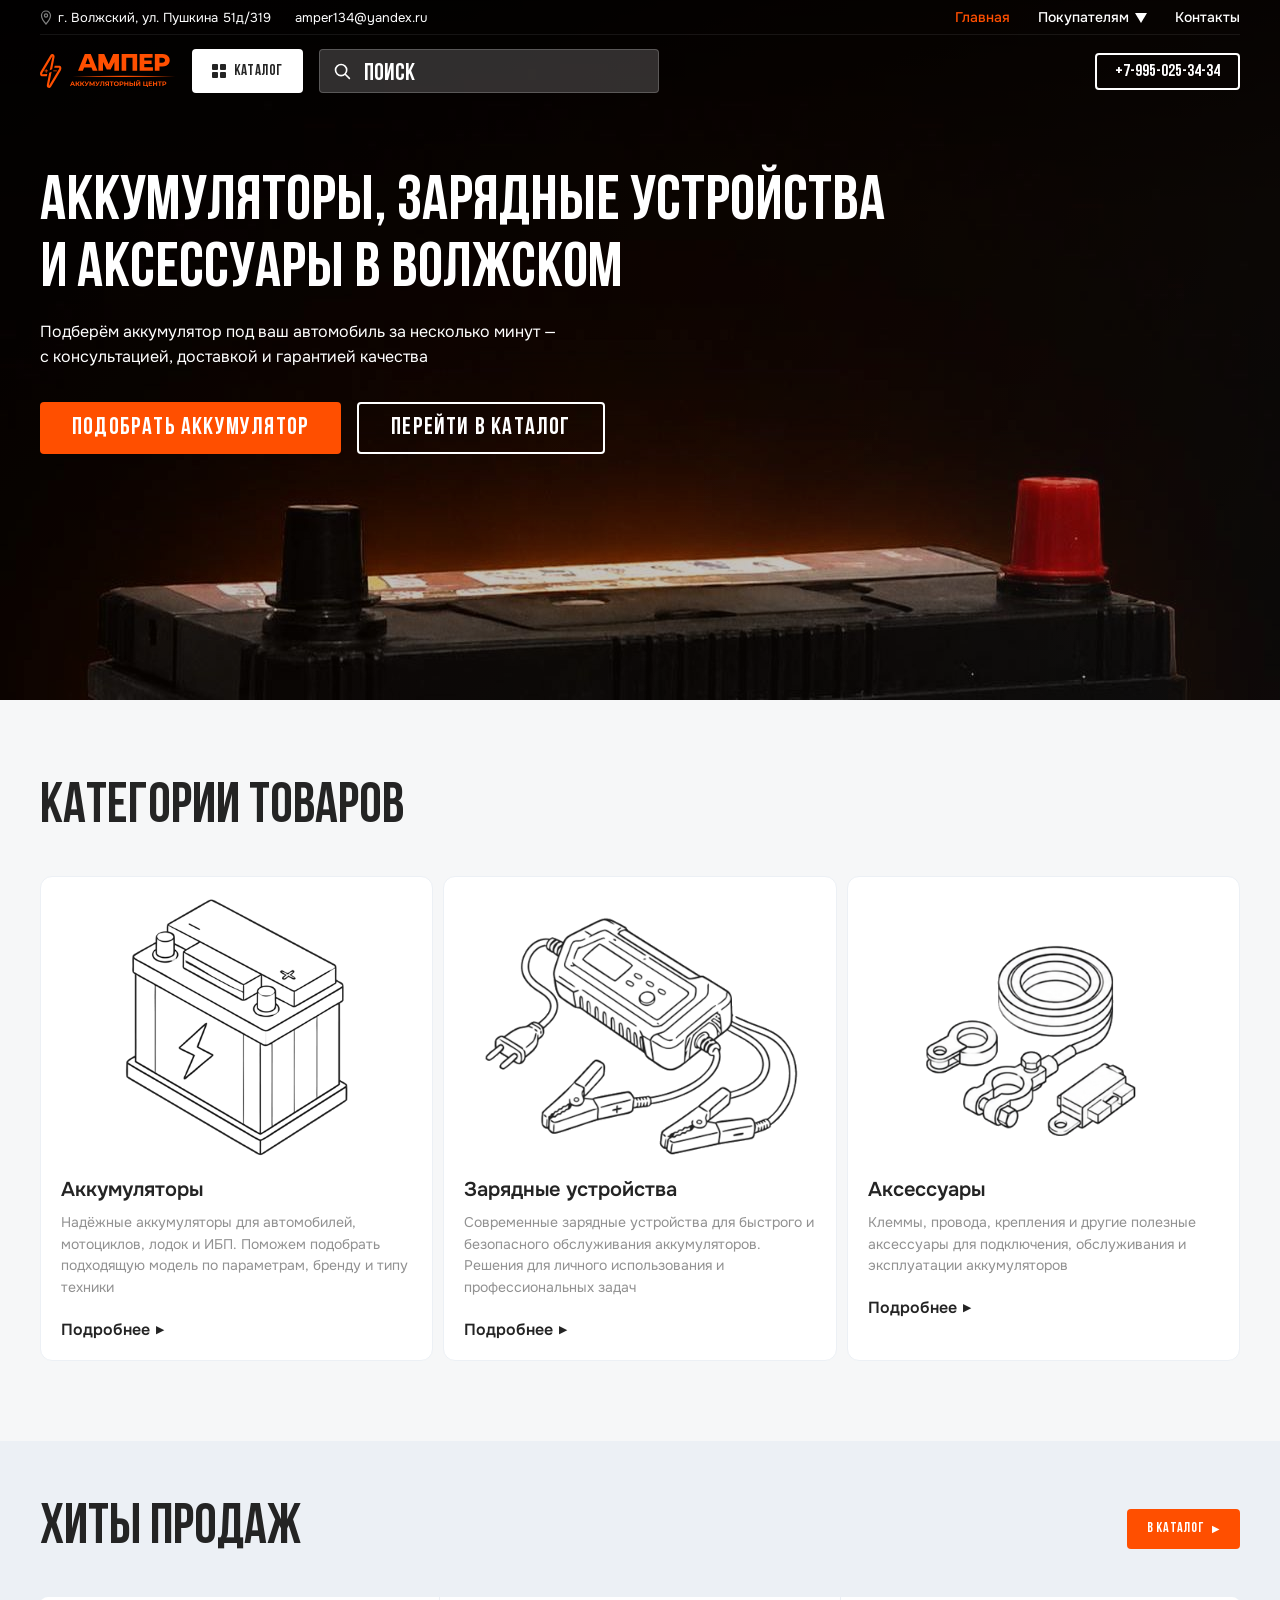
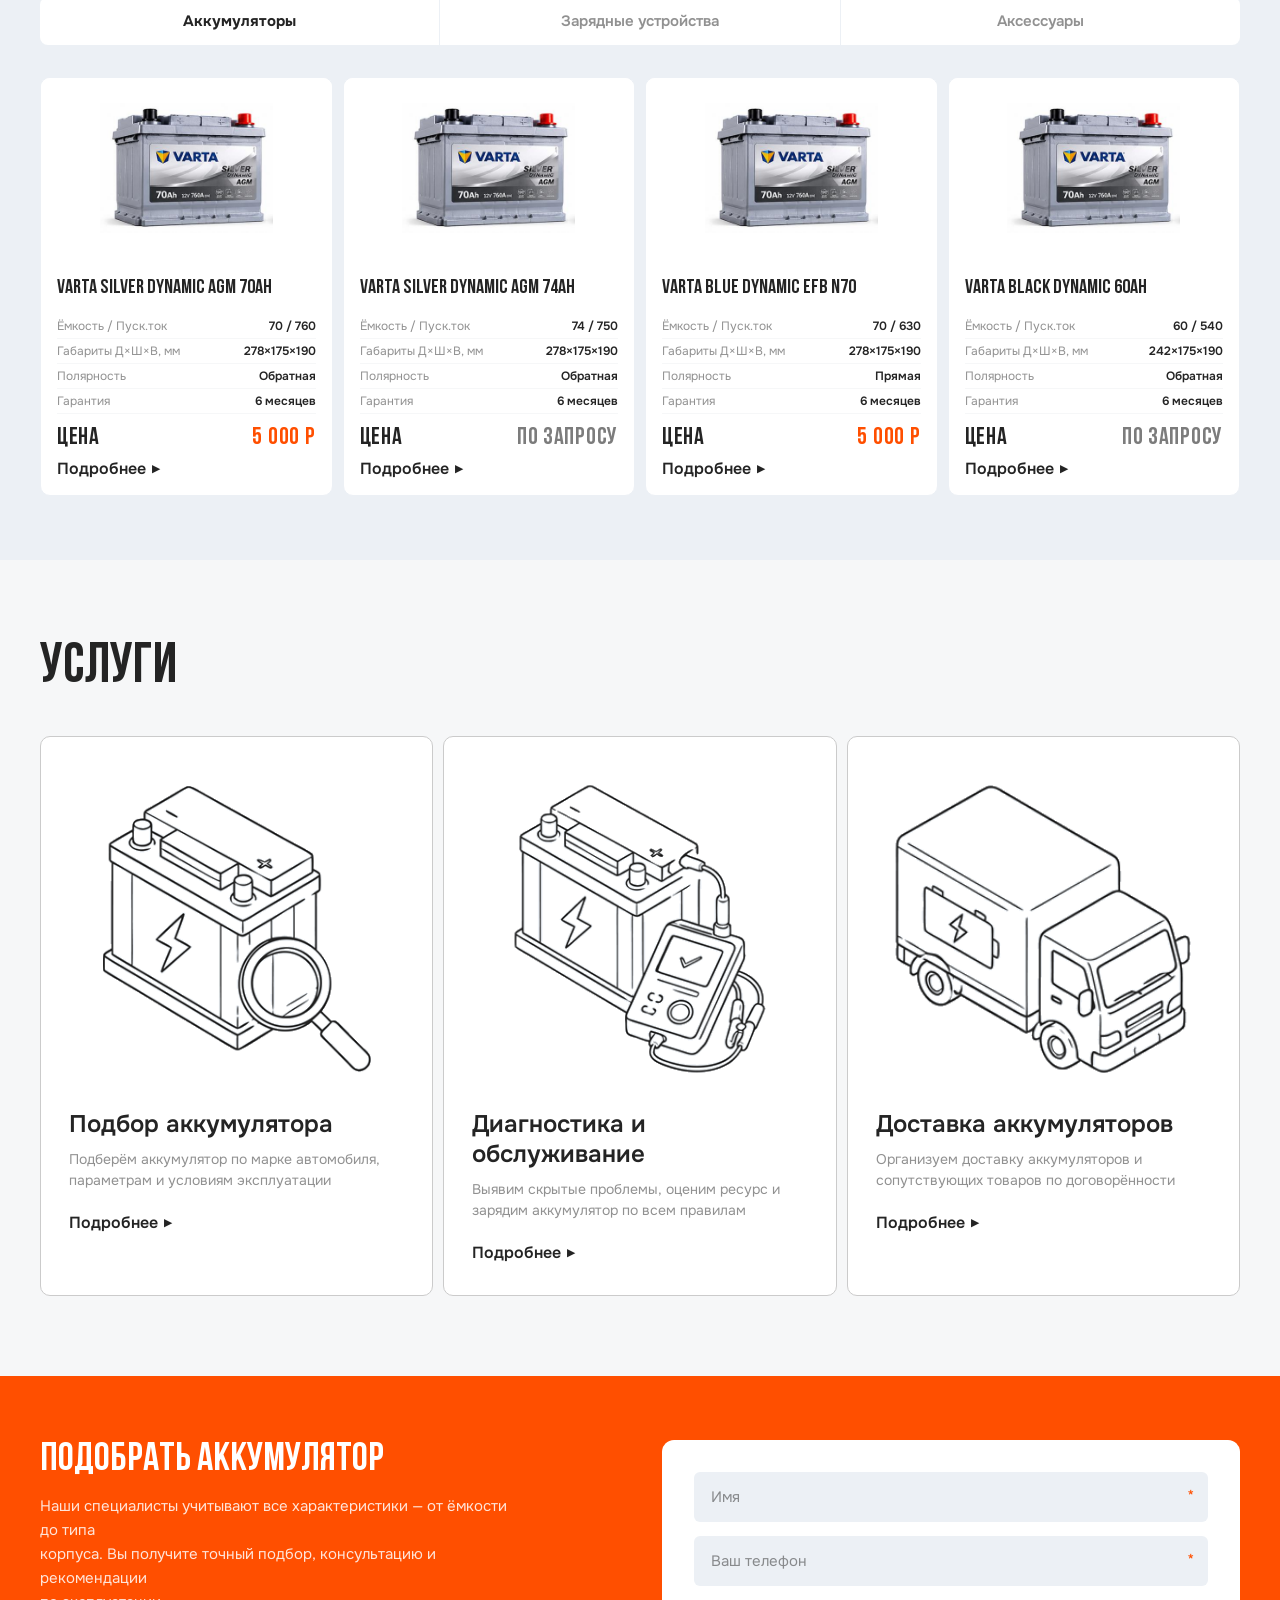
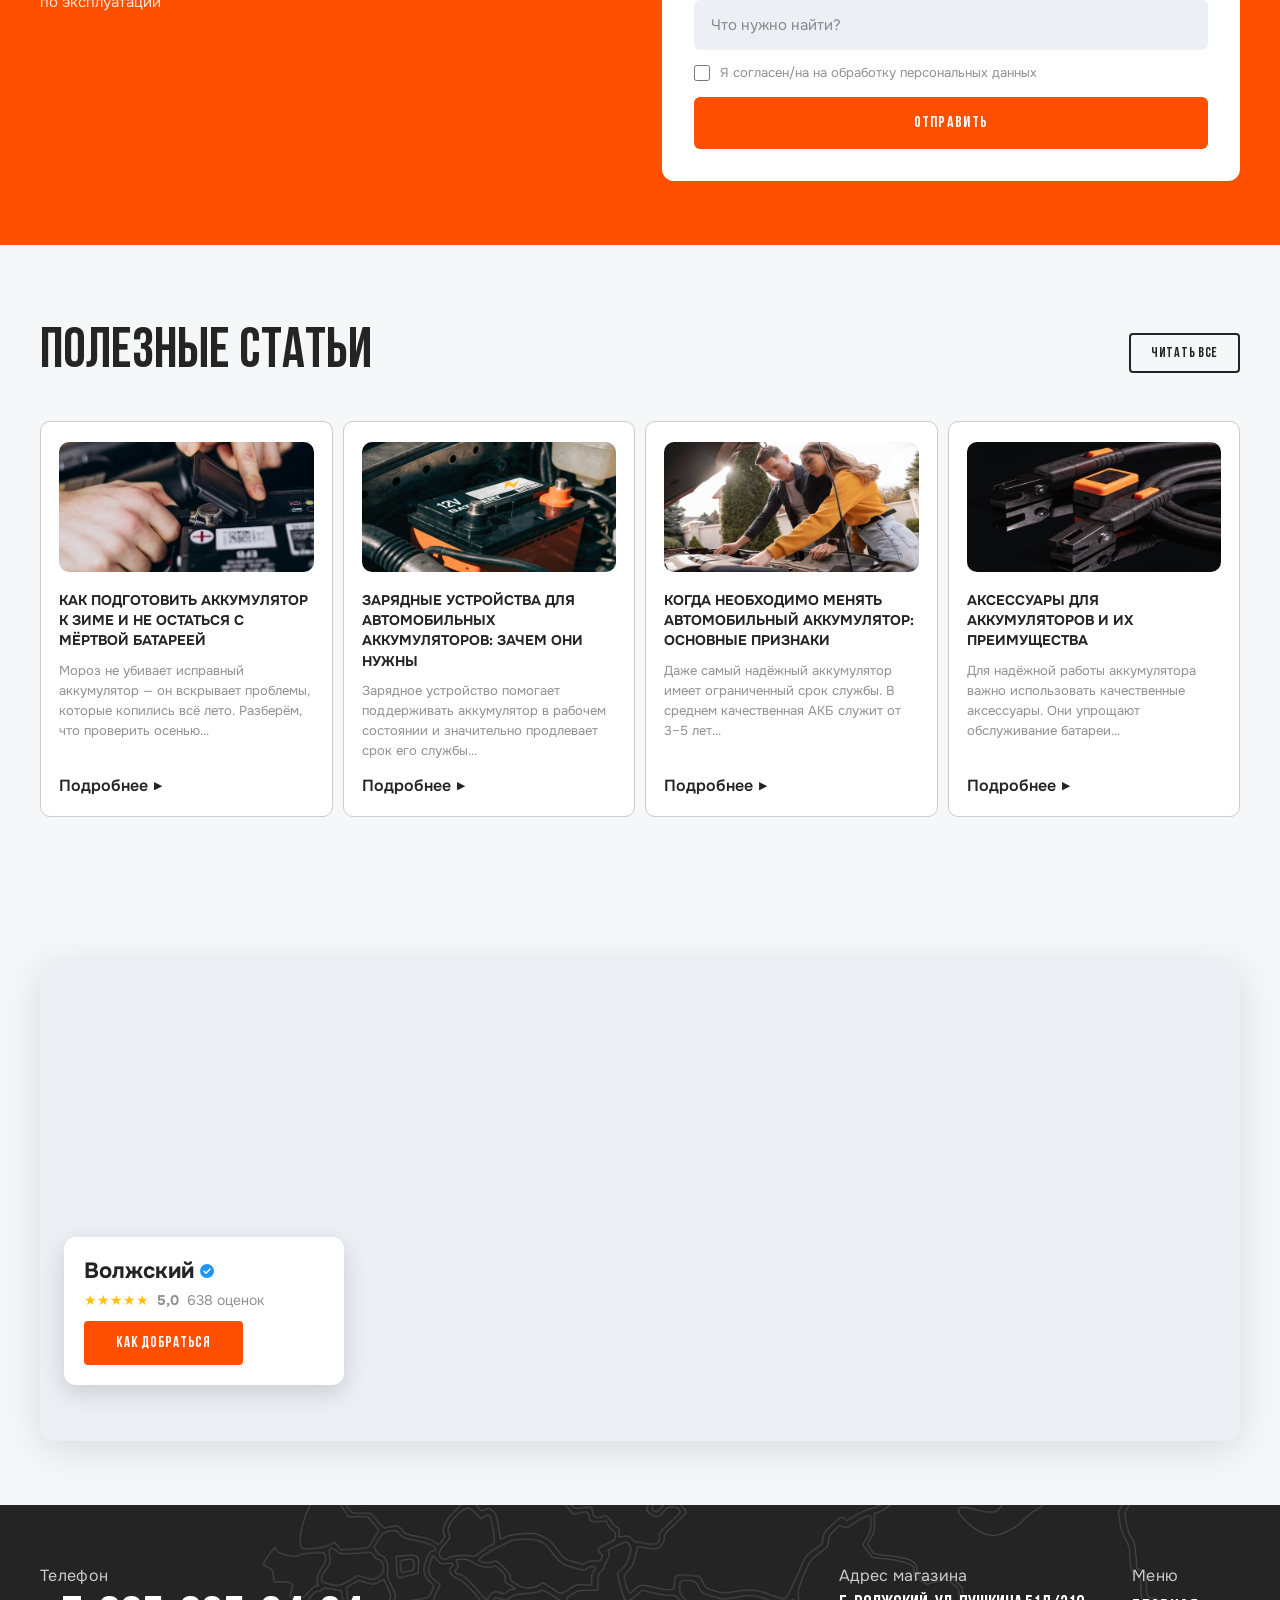
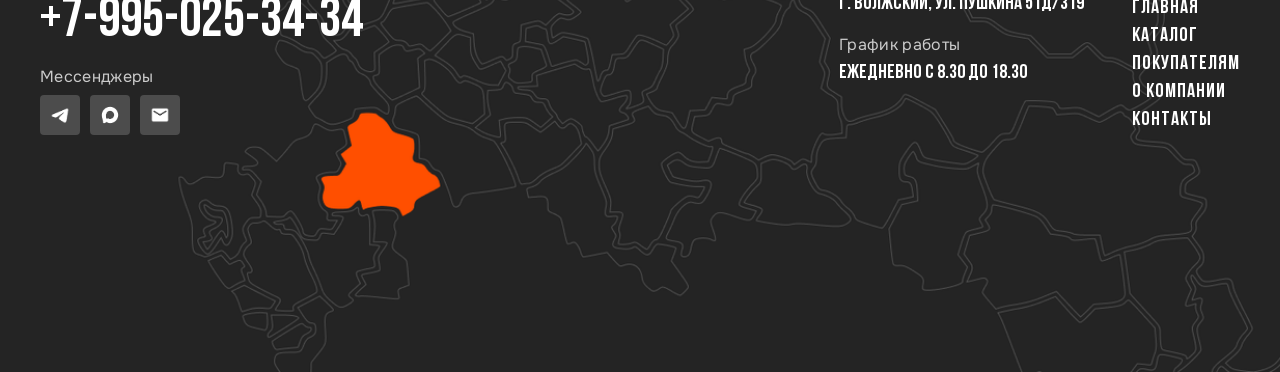
==== commit 58a1df85: "Add files via upload" ====
--- a/index.html
+++ b/index.html
@@ -163,11 +163,11 @@
           <strong>5,0</strong>
           <span>638 оценок</span>
         </div>
-        <a href="https://yandex.ru/maps/?rtext=~48.7878826,44.7927310&rtt=auto" target="_blank" rel="noopener" class="btn btn-primary">Как добраться</a>
+        <a href="https://yandex.ru/maps/?rtext=~48.788252,44.791599&rtt=auto" target="_blank" rel="noopener" class="btn btn-primary">Как добраться</a>
       </div>
       <div class="map-frame">
         <iframe
-          src="https://yandex.ru/map-widget/v1/?ll=44.7927310,48.7878826&z=16&l=map&pt=44.7927310,48.7878826,pm2rdm"
+          src="https://yandex.ru/map-widget/v1/?ll=44.791599,48.788252&z=17&l=map&pt=44.791599,48.788252,pm2rdm"
           allowfullscreen loading="lazy" title="Карта">
         </iframe>
       </div>
--- a/css/style.css
+++ b/css/style.css
@@ -1641,8 +1641,11 @@
      Продлить саму картинку вверх нельзя (там её попросту нет), поэтому
      верхний край размыт градиентной маской в чёрный фон героя — иначе
      это была бы чёткая линия, похожая на обрезанное фото */
+  /* в кадре именно TOPLA/EFB/VARTA (2-4-й аккумулятор), не первые три —
+     top увеличен (меньше высота картинки → шире виден кроп), позиция
+     сдвинута правее */
   .services-hero-img {
-    position: absolute; top: 35px; height: calc(100% - 35px); object-position: 8% top;
+    position: absolute; top: 55px; height: calc(100% - 55px); object-position: 53% top;
     -webkit-mask-image: linear-gradient(to bottom, transparent, #000 45px);
     mask-image: linear-gradient(to bottom, transparent, #000 45px);
   }
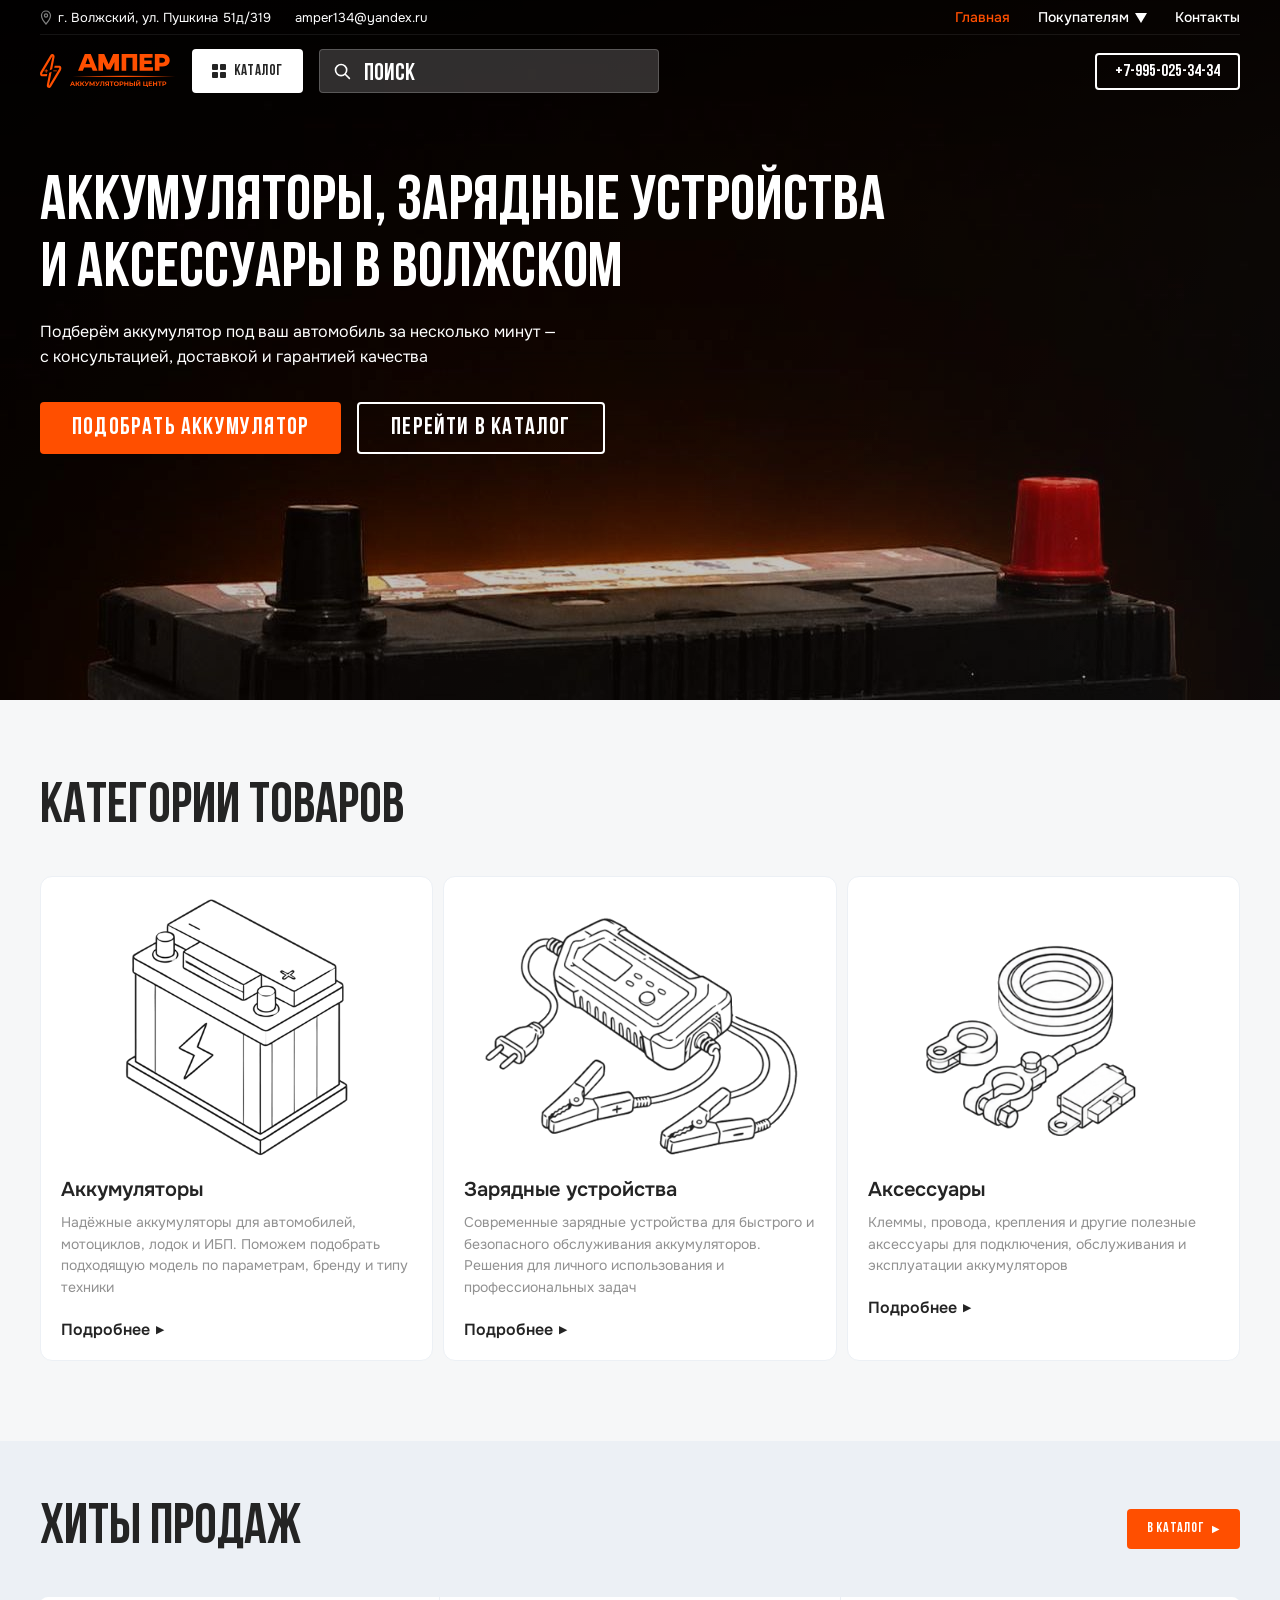
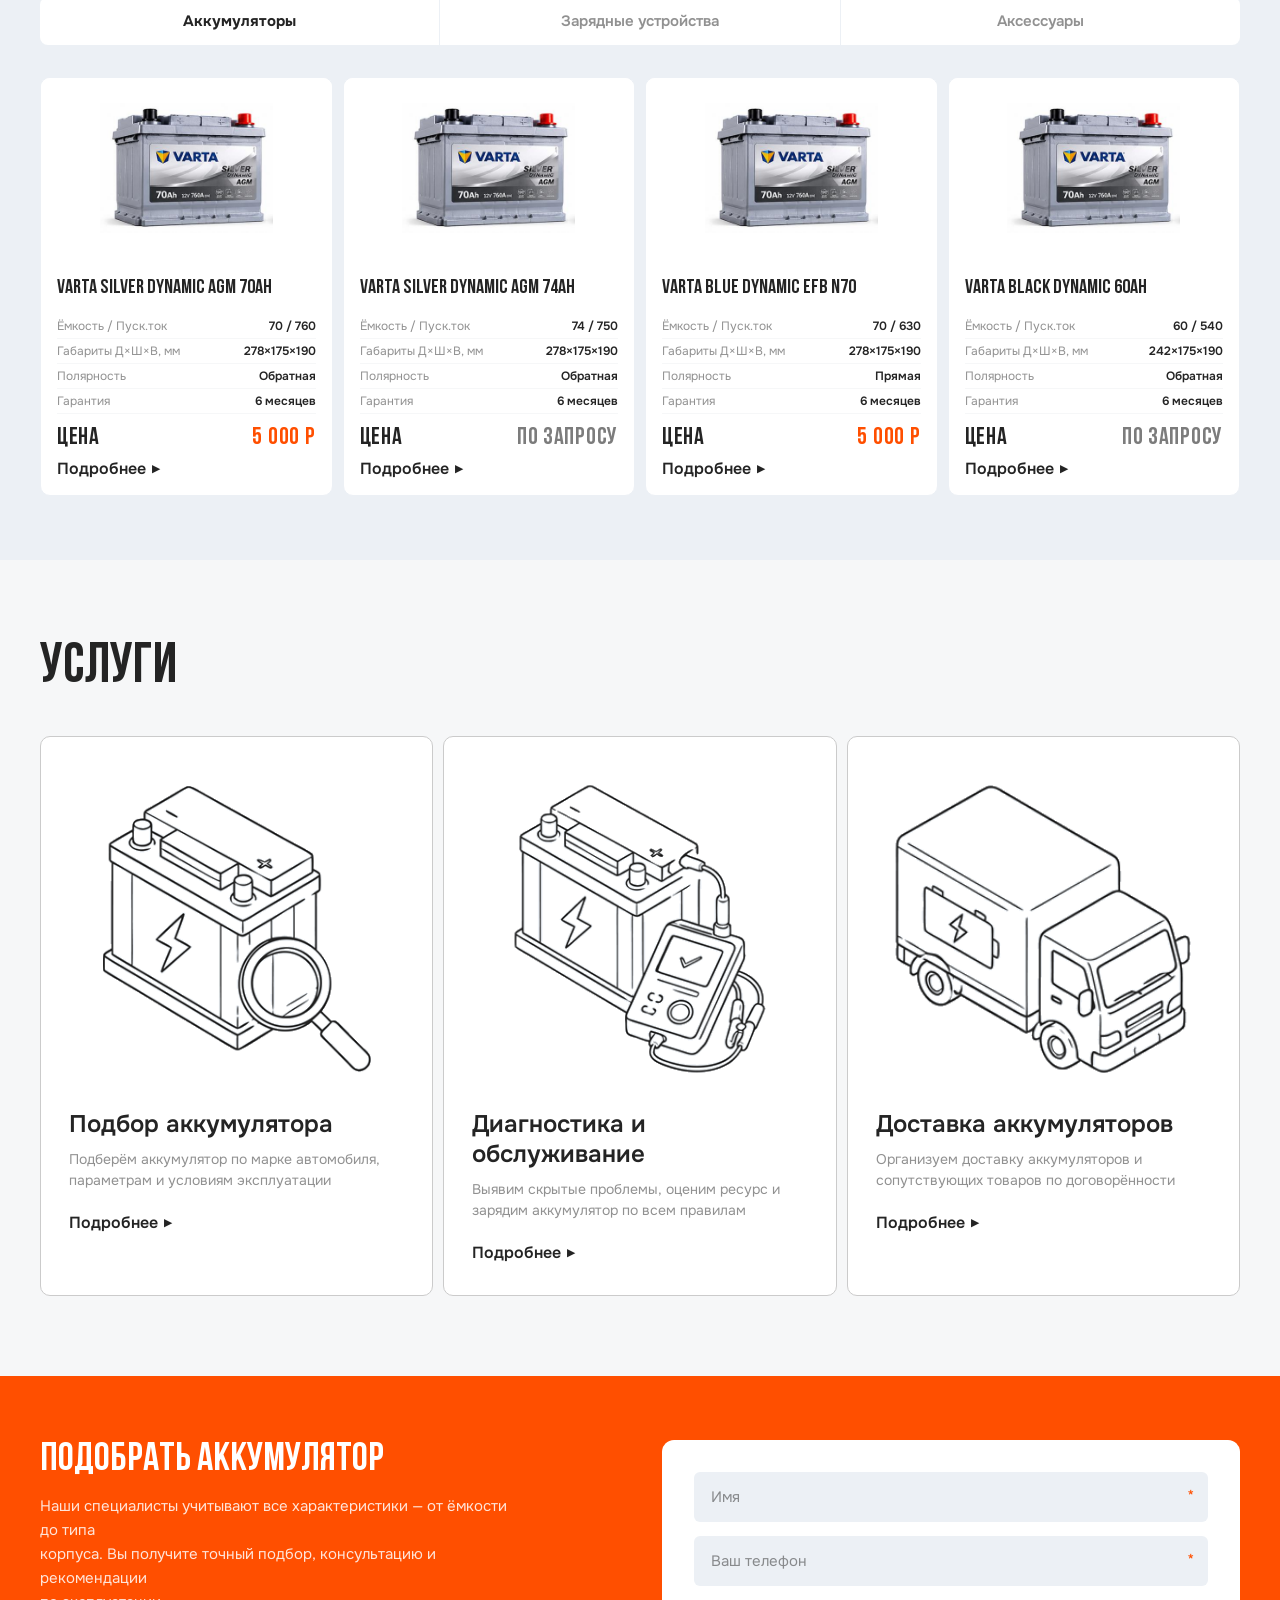
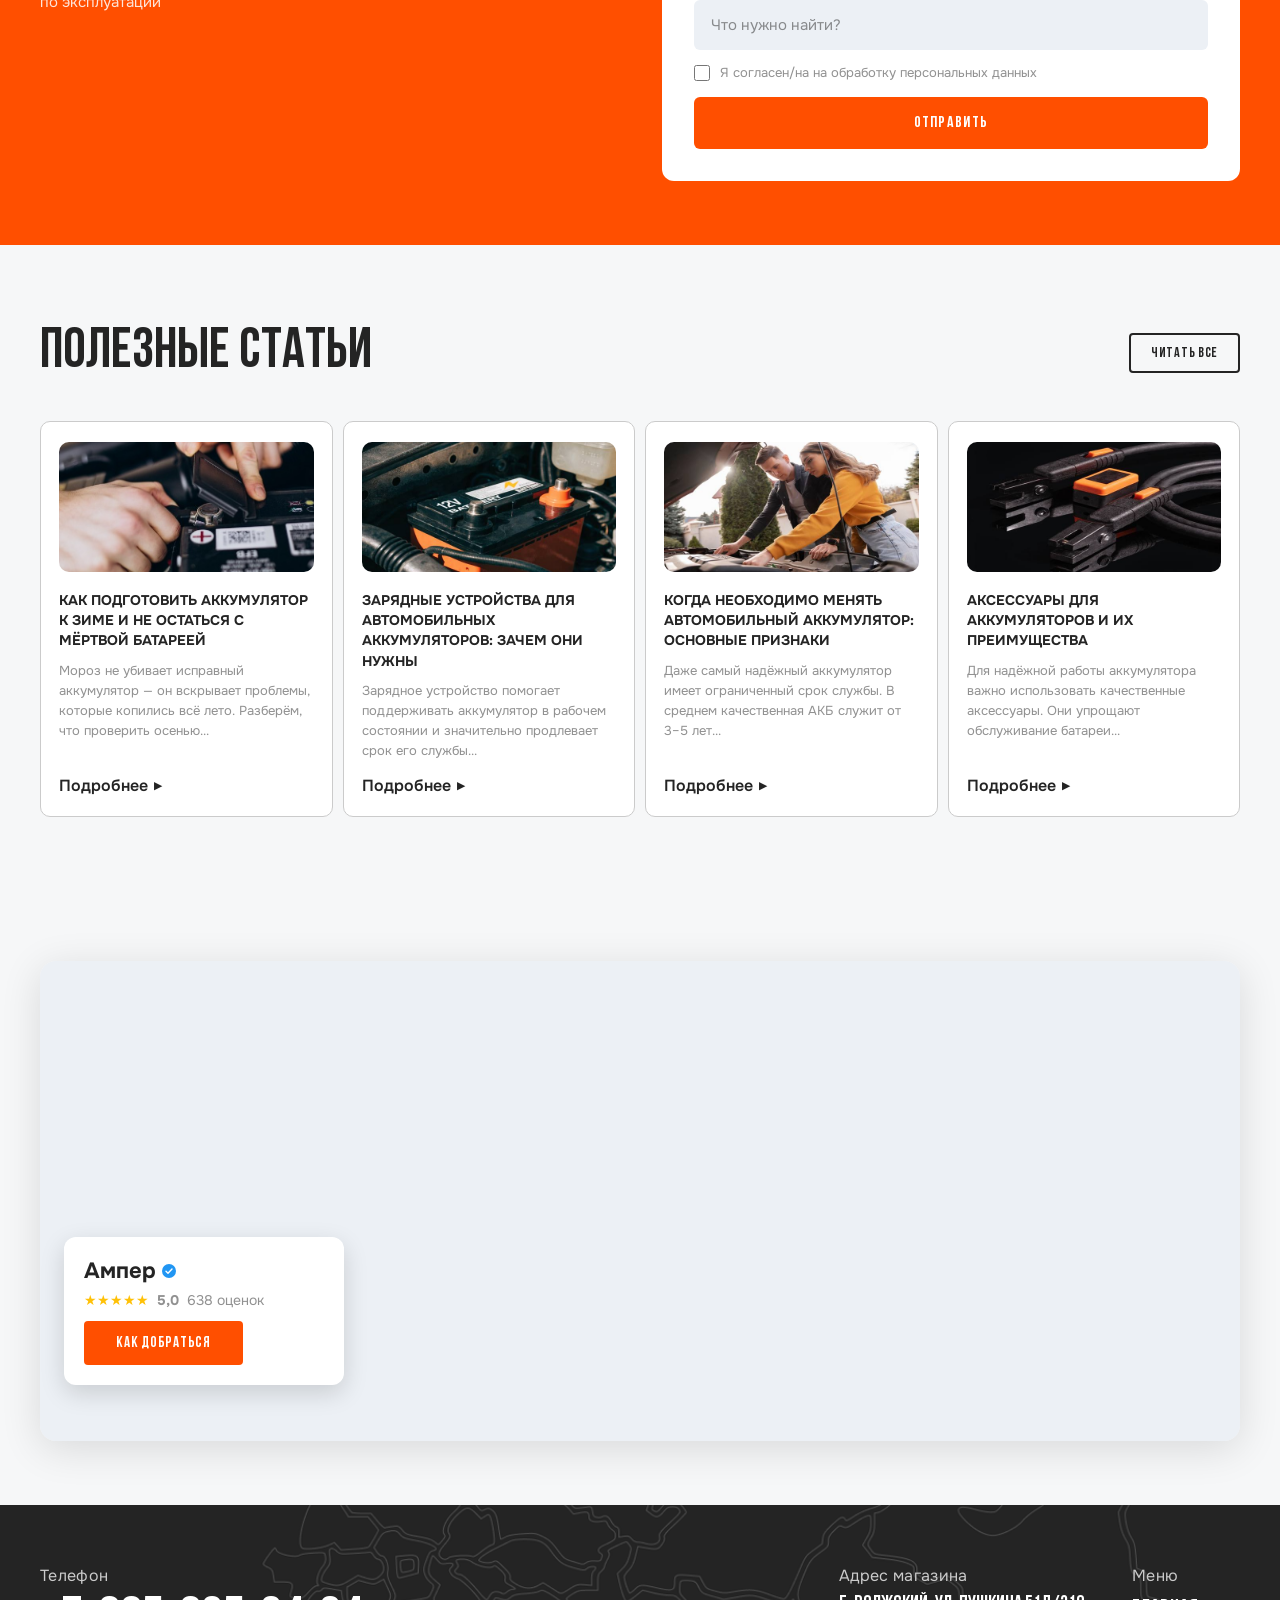
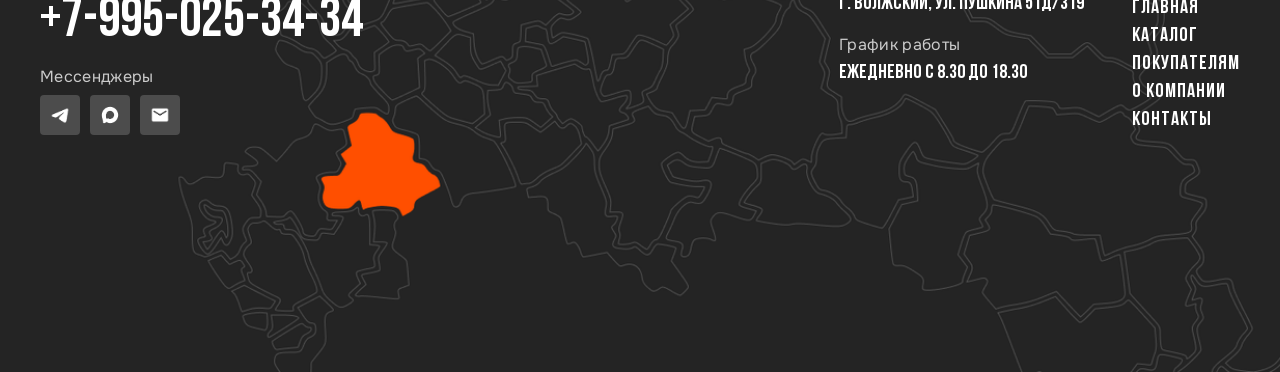
==== commit aa4505f3: "Add files via upload" ====
--- a/index.html
+++ b/index.html
@@ -157,7 +157,7 @@
   <div class="container">
     <div class="map-inner">
       <div class="map-info">
-        <div class="map-city">Волжский <svg class="map-city-badge" width="14" height="14" viewBox="0 0 14 14" fill="none"><circle cx="7" cy="7" r="7" fill="#2196F3"/><path d="M4 7.2L6 9.2L10 5" stroke="white" stroke-width="1.4" stroke-linecap="round" stroke-linejoin="round"/></svg></div>
+        <div class="map-city">Ампер <svg class="map-city-badge" width="14" height="14" viewBox="0 0 14 14" fill="none"><circle cx="7" cy="7" r="7" fill="#2196F3"/><path d="M4 7.2L6 9.2L10 5" stroke="white" stroke-width="1.4" stroke-linecap="round" stroke-linejoin="round"/></svg></div>
         <div class="map-rating">
           <span class="stars">★★★★★</span>
           <strong>5,0</strong>
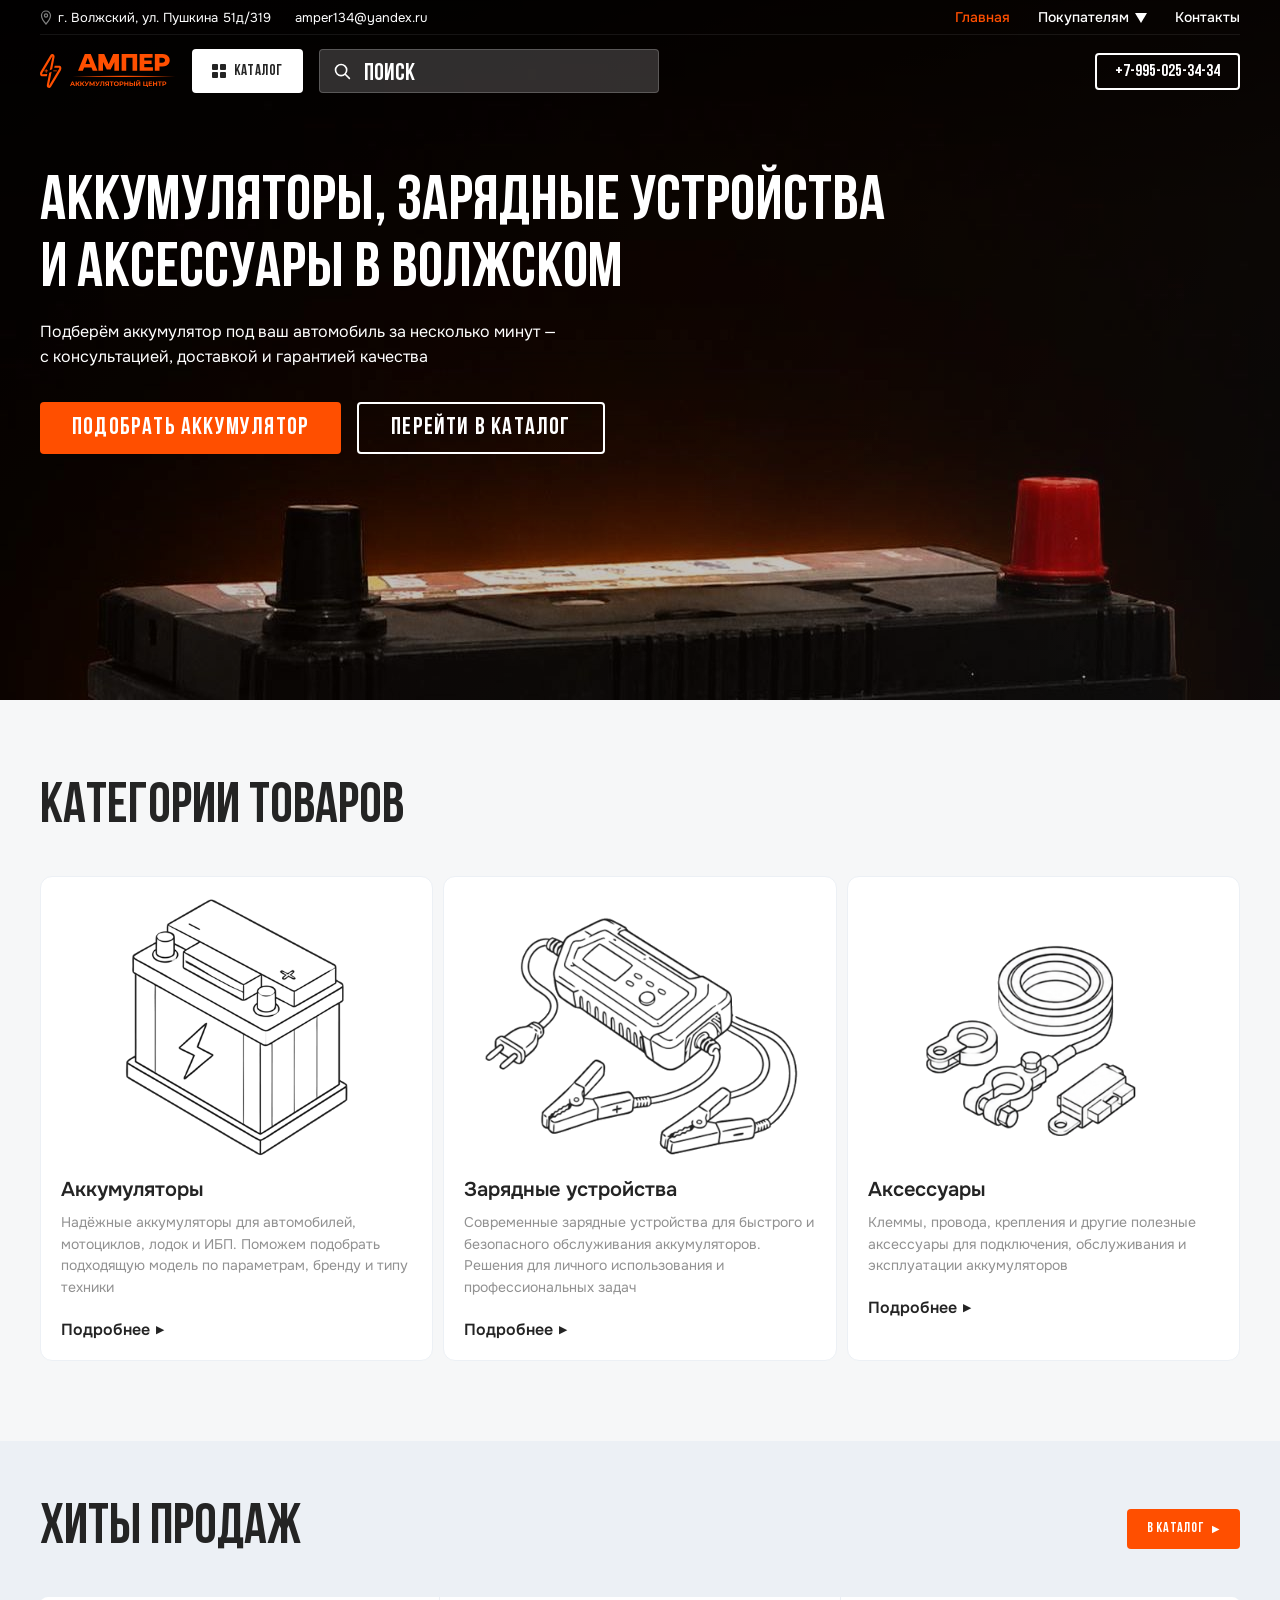
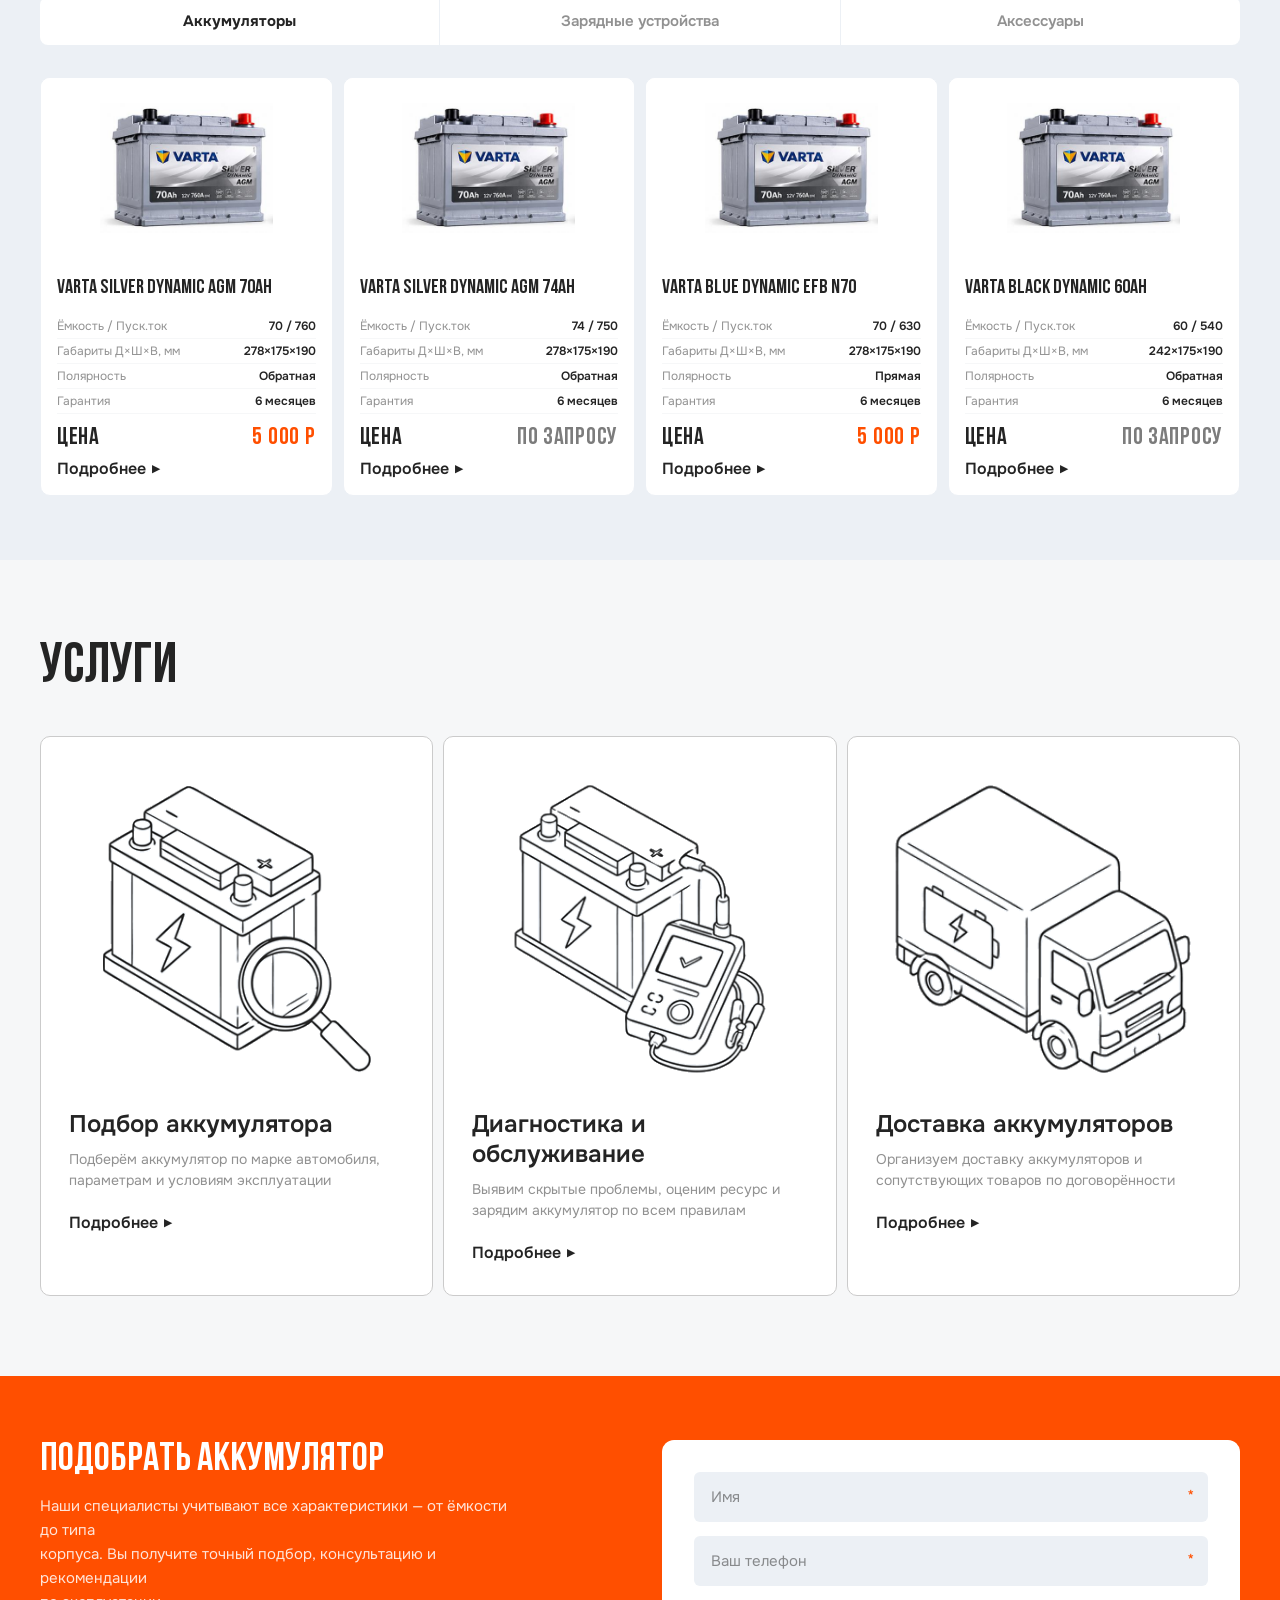
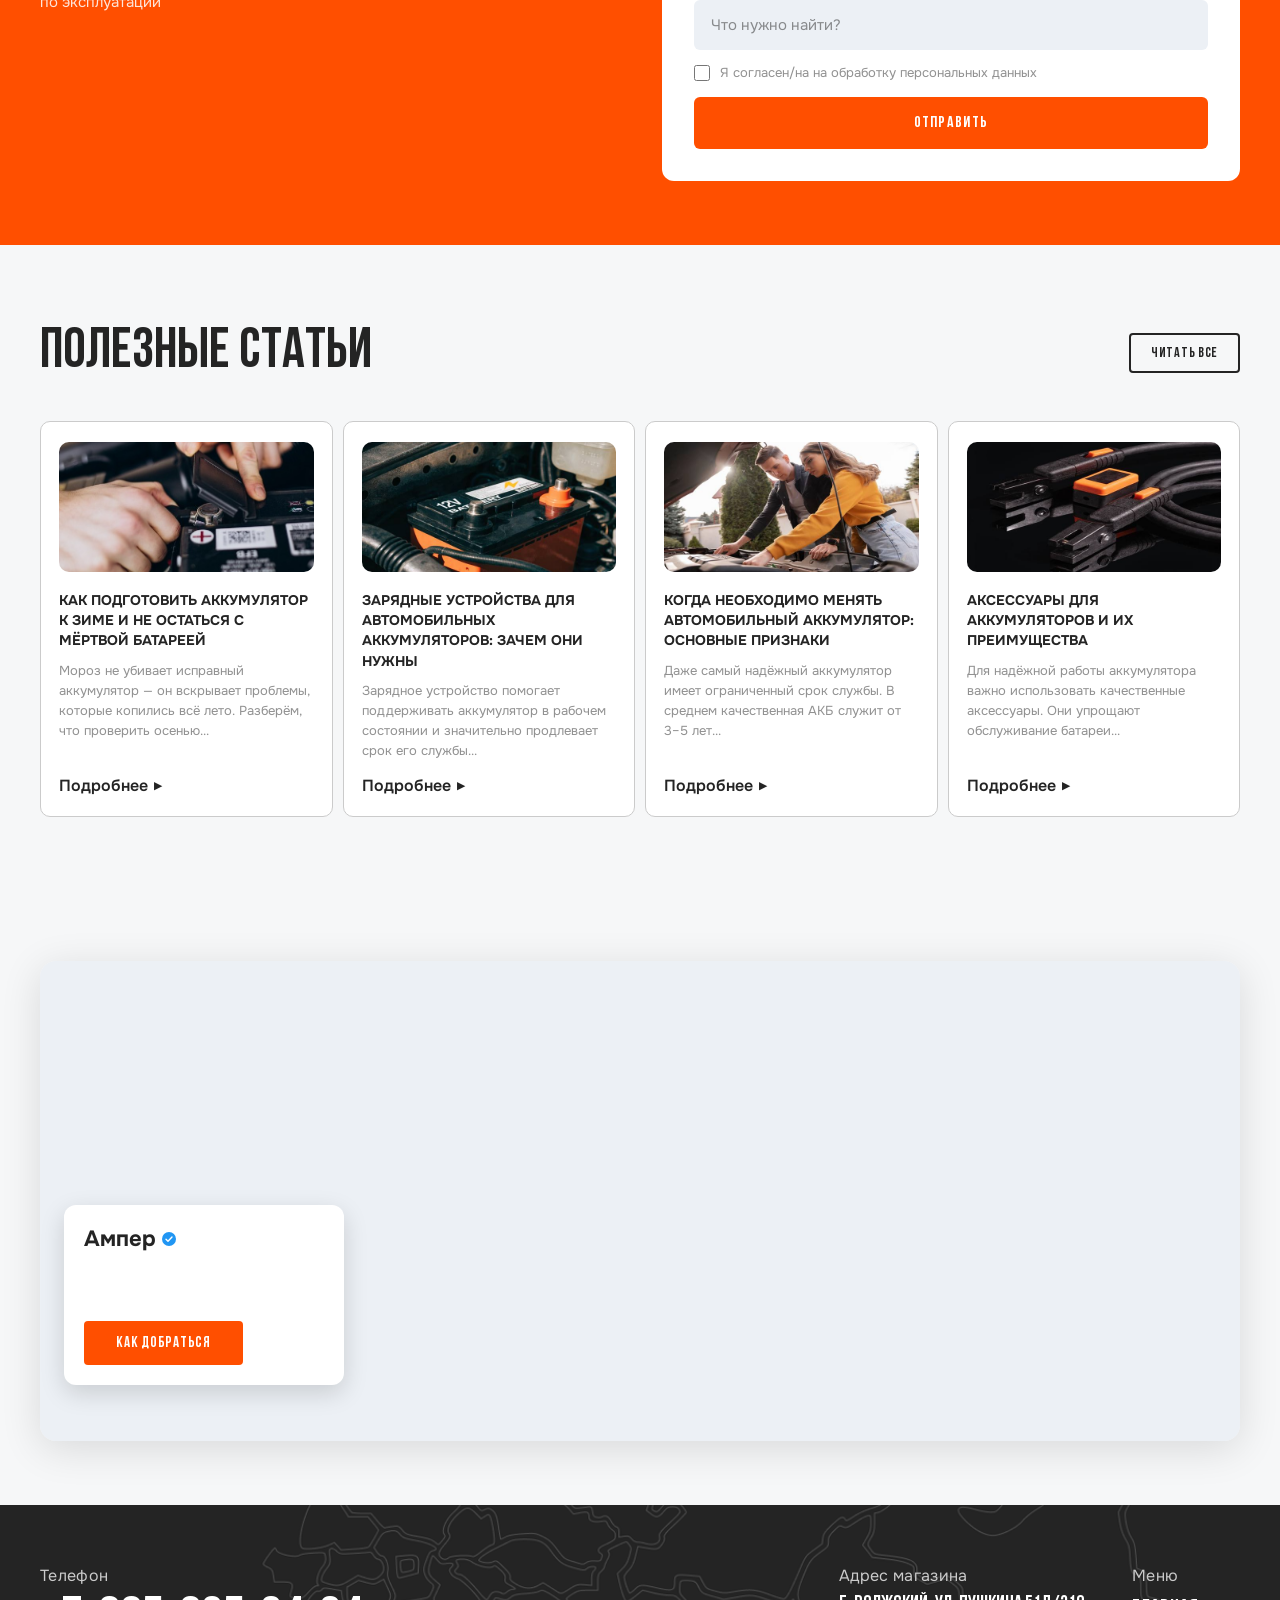
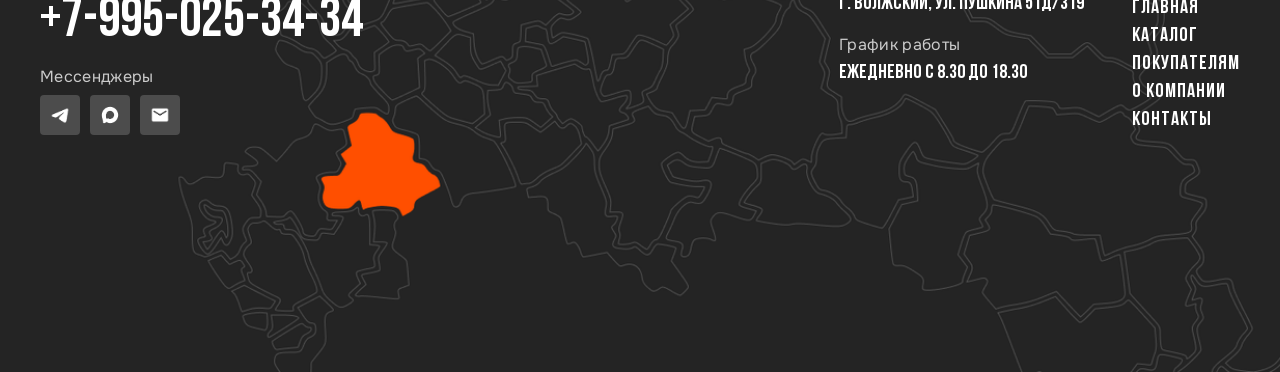
==== commit f097c8a1: "Add files via upload" ====
--- a/index.html
+++ b/index.html
@@ -159,9 +159,7 @@
       <div class="map-info">
         <div class="map-city">Ампер <svg class="map-city-badge" width="14" height="14" viewBox="0 0 14 14" fill="none"><circle cx="7" cy="7" r="7" fill="#2196F3"/><path d="M4 7.2L6 9.2L10 5" stroke="white" stroke-width="1.4" stroke-linecap="round" stroke-linejoin="round"/></svg></div>
         <div class="map-rating">
-          <span class="stars">★★★★★</span>
-          <strong>5,0</strong>
-          <span>638 оценок</span>
+          <iframe src="https://yandex.ru/sprav/widget/rating-badge/166811071760?type=rating" width="150" height="50" frameborder="0" style="border:none;"></iframe>
         </div>
         <a href="https://yandex.ru/maps/?rtext=~48.788252,44.791599&rtt=auto" target="_blank" rel="noopener" class="btn btn-primary">Как добраться</a>
       </div>
--- a/css/style.css
+++ b/css/style.css
@@ -532,7 +532,6 @@
    ширину (align-self:stretch); по макету она по размеру текста, не во
    всю карточку */
 .map-info .btn { height: 44px; font-size: 15px; align-self: flex-start; }
-.stars { color: #ffc107; font-size: 14px; }
 .map-frame { position: absolute; inset: 0; background: var(--gray-400); display: flex; align-items: center; justify-content: center; font-size: 14px; color: var(--black-50); overflow: hidden; }
 .map-frame iframe { width: 100%; height: 100%; border: none; position: absolute; inset: 0; }
 
